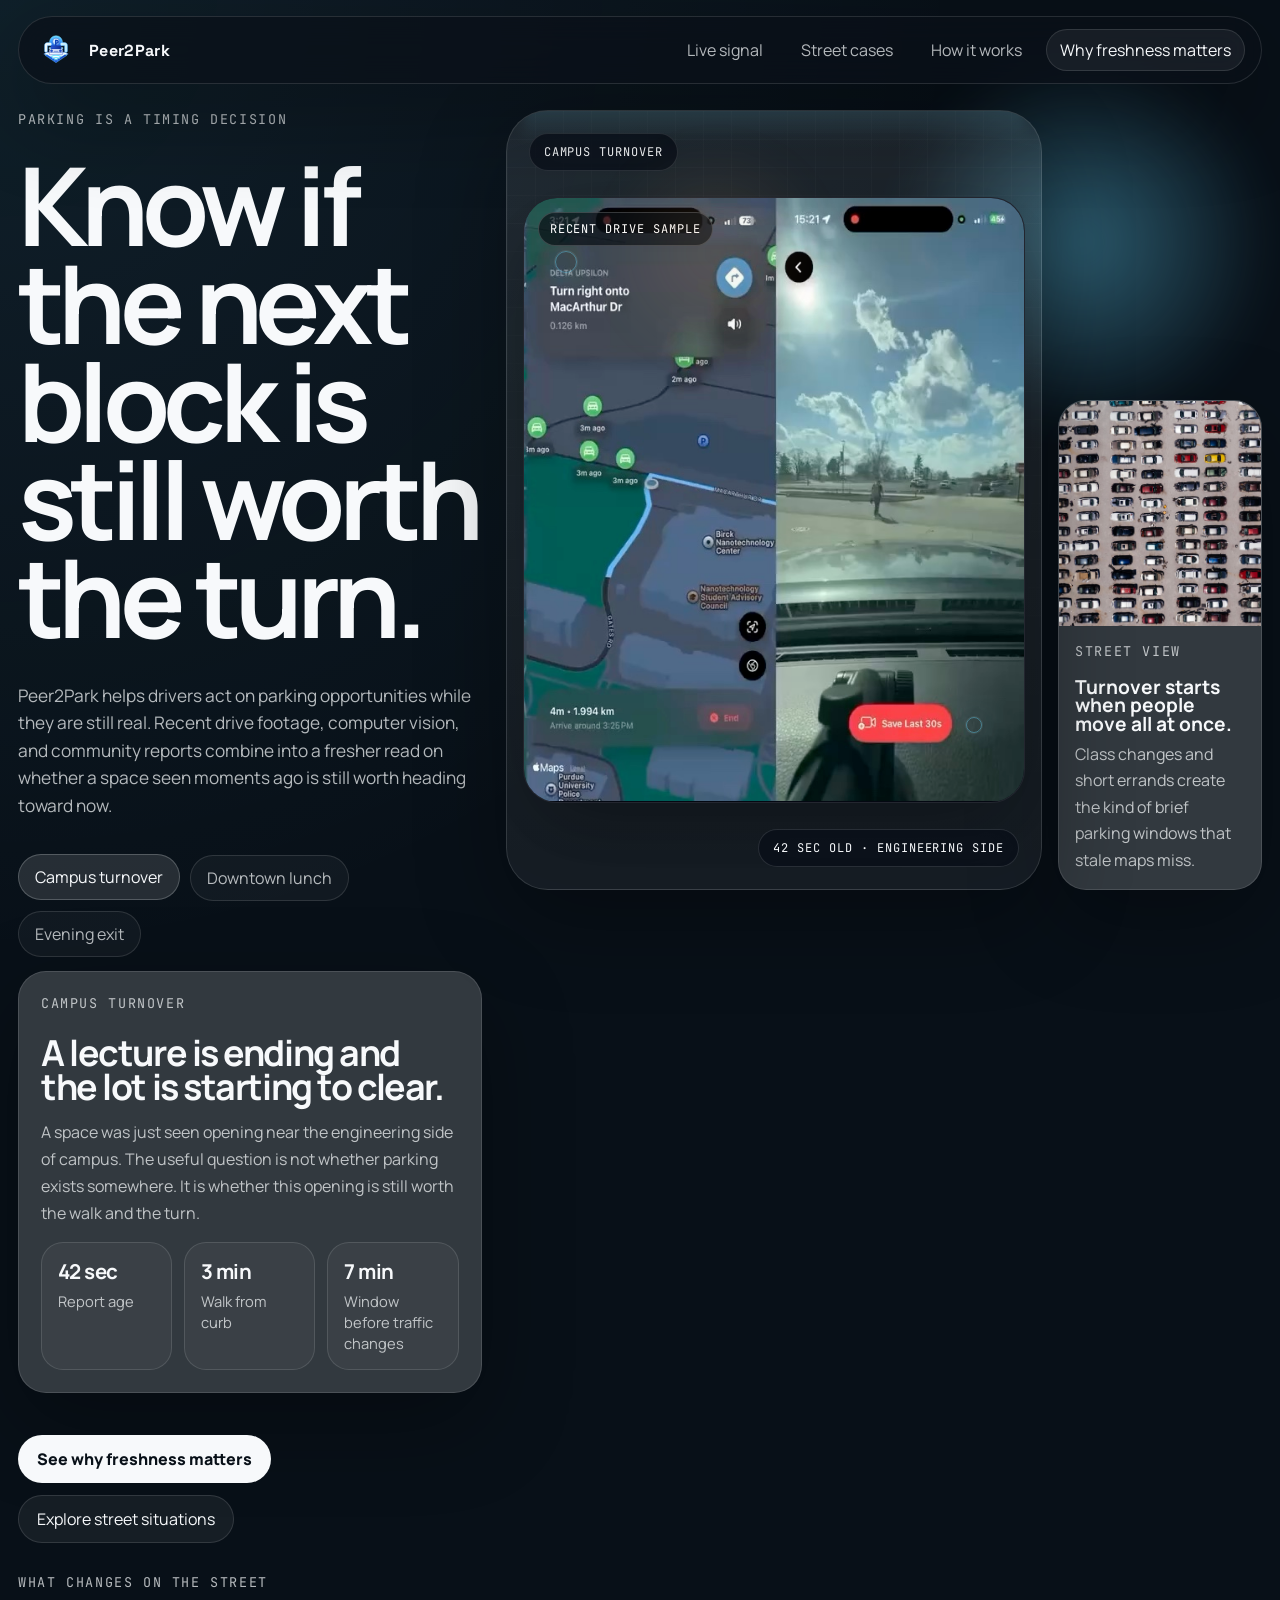
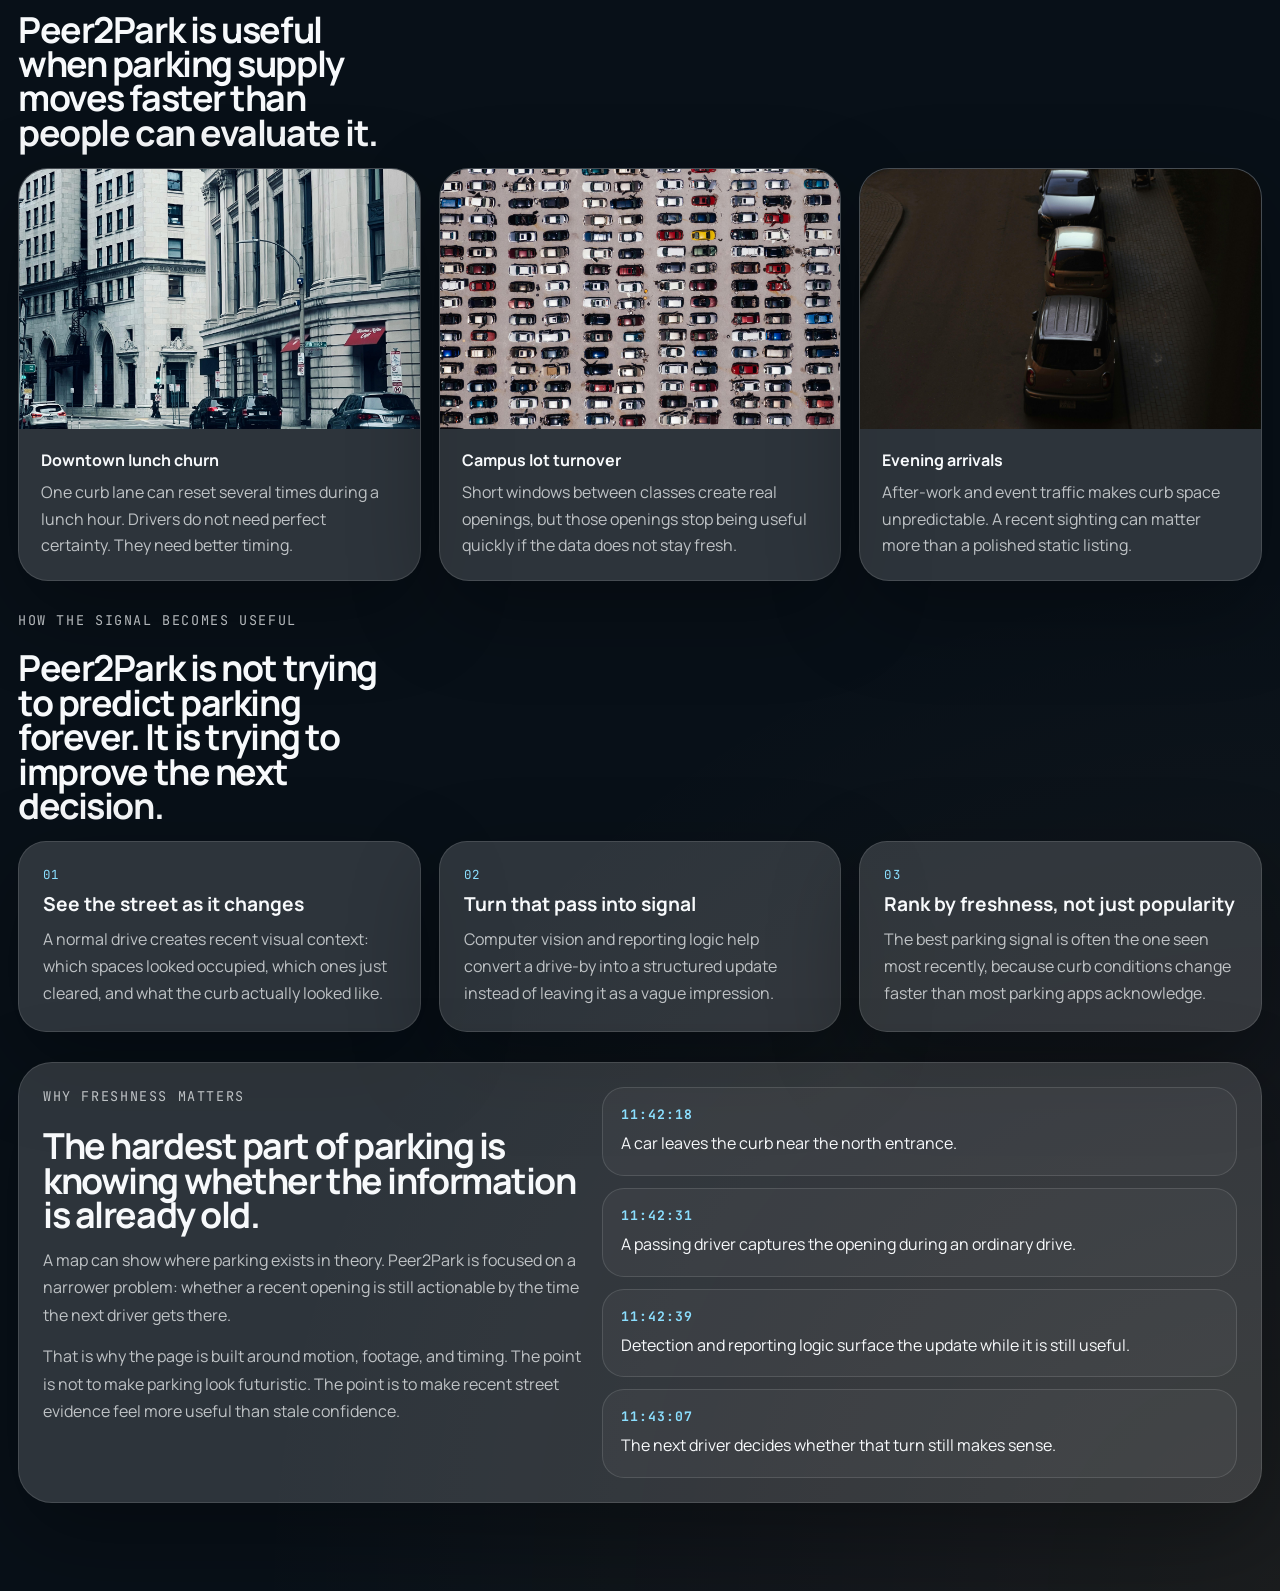
==== index.html @ 588f0c4e "website init" ====
<!doctype html>
<html lang="en">
<head>
    <meta charset="utf-8">
    <meta name="viewport" content="width=device-width, initial-scale=1">
    <title>Peer2Park</title>
    <meta
        name="description"
        content="Peer2Park helps drivers act on parking opportunities while they are still real."
    >
    <link rel="preconnect" href="https://fonts.googleapis.com">
    <link rel="preconnect" href="https://fonts.gstatic.com" crossorigin>
    <link
        href="https://fonts.googleapis.com/css2?family=JetBrains+Mono:wght@400;700&family=Manrope:wght@400;500;600;700;800&family=Space+Grotesk:wght@400;500;700&display=swap"
        rel="stylesheet"
    >
    <link rel="stylesheet" href="static/css/site.css">
</head>
<body>
    <header class="shell-bar shell-bar-home">
        <a class="shell-home" href="#top">
            <img class="shell-logo" src="static/media/peer2park-mark.svg" alt="Peer2Park logo">
            <span>Peer2Park</span>
        </a>
        <nav class="shell-nav" aria-label="Page">
            <a class="shell-link" href="#live-signal">Live signal</a>
            <a class="shell-link" href="#street-cases">Street cases</a>
            <a class="shell-link" href="#how-it-works">How it works</a>
            <a class="shell-link shell-link-strong" href="#decision-board">Why freshness matters</a>
        </nav>
    </header>

    <main class="page-root" id="top">
        <section class="signal-page">
            <section class="signal-hero" id="live-signal">
                <div class="signal-copy">
                    <p class="eyebrow">Parking is a timing decision</p>
                    <h1>Know if the next block is still worth the turn.</h1>
                    <p class="lead">
                        Peer2Park helps drivers act on parking opportunities while they are still real. Recent drive
                        footage, computer vision, and community reports combine into a fresher read on whether a space
                        seen moments ago is still worth heading toward now.
                    </p>
                    <div class="signal-scenarios" data-scenario-root>
                        <div class="signal-tab-row" role="tablist" aria-label="Street situations">
                            <button class="signal-tab is-active" type="button" data-scenario-button="campus" aria-selected="true">Campus turnover</button>
                            <button class="signal-tab" type="button" data-scenario-button="lunch" aria-selected="false">Downtown lunch</button>
                            <button class="signal-tab" type="button" data-scenario-button="evening" aria-selected="false">Evening exit</button>
                        </div>
                        <article class="signal-scenario-card" data-scenario-panel>
                            <p class="eyebrow" data-scenario-label>Campus turnover</p>
                            <h2 data-scenario-title>A lecture is ending and the lot is starting to clear.</h2>
                            <p data-scenario-copy>
                                A space was just seen opening near the engineering side of campus. The useful question
                                is not whether parking exists somewhere. It is whether this opening is still worth the walk and the turn.
                            </p>
                            <div class="signal-metric-row">
                                <div class="signal-metric">
                                    <strong data-scenario-age>42 sec</strong>
                                    <span>Report age</span>
                                </div>
                                <div class="signal-metric">
                                    <strong data-scenario-distance>3 min</strong>
                                    <span>Walk from curb</span>
                                </div>
                                <div class="signal-metric">
                                    <strong data-scenario-window>7 min</strong>
                                    <span>Window before traffic changes</span>
                                </div>
                            </div>
                        </article>
                    </div>
                    <div class="cta-row">
                        <a href="#decision-board" class="primary-cta">See why freshness matters</a>
                        <a href="#street-cases" class="secondary-cta">Explore street situations</a>
                    </div>
                </div>
                <div class="signal-stage" data-hero-stage>
                    <div class="signal-stage-frame" data-parallax-card>
                        <div class="video-panel signal-video">
                            <div class="video-panel-label">Recent drive sample</div>
                            <video
                                class="site-video signal-video-media"
                                playsinline
                                webkit-playsinline
                                muted
                                loop
                                autoplay
                                preload="auto"
                                disablepictureinpicture
                                poster="static/media/timeline-2-poster.jpg"
                            >
                                <source src="static/media/timeline-2.mp4" type="video/mp4">
                                Your browser could not play this video.
                            </video>
                            <div class="video-fallback signal-video-media" hidden data-video-fallback>
                                Video failed to play in this browser preview. Open the file directly or switch preview browser.
                            </div>
                        </div>
                        <div class="signal-scanline" aria-hidden="true"></div>
                        <div class="signal-orb signal-orb-one" aria-hidden="true"></div>
                        <div class="signal-orb signal-orb-two" aria-hidden="true"></div>
                        <div class="signal-overlay signal-overlay-top" data-overlay-primary>Campus turnover</div>
                        <div class="signal-overlay signal-overlay-bottom" data-overlay-secondary>42 sec old · engineering side</div>
                    </div>
                    <aside class="signal-photo-panel">
                        <img
                            class="signal-photo-media"
                            src="static/media/photos/parking-grid.jpg"
                            alt="An aerial view of a parking lot"
                            data-scenario-photo
                        >
                        <div class="signal-photo-copy">
                            <p class="eyebrow" data-scenario-photo-label>Street view</p>
                            <h3 data-scenario-photo-title>Turnover starts when people move all at once.</h3>
                            <p data-scenario-photo-copy>
                                Class changes and short errands create the kind of brief parking windows that stale maps miss.
                            </p>
                        </div>
                    </aside>
                </div>
            </section>

            <section class="signal-case-section" id="street-cases">
                <div class="signal-section-head">
                    <p class="eyebrow">What changes on the street</p>
                    <h2>Peer2Park is useful when parking supply moves faster than people can evaluate it.</h2>
                </div>
                <div class="signal-case-grid">
                    <article class="signal-case-card">
                        <img class="signal-case-media" src="static/media/photos/downtown-curb.jpg" alt="Cars parked along a downtown curb">
                        <div class="signal-case-copy">
                            <strong>Downtown lunch churn</strong>
                            <p>One curb lane can reset several times during a lunch hour. Drivers do not need perfect certainty. They need better timing.</p>
                        </div>
                    </article>
                    <article class="signal-case-card">
                        <img class="signal-case-media" src="static/media/photos/parking-grid.jpg" alt="An aerial view of a parking lot">
                        <div class="signal-case-copy">
                            <strong>Campus lot turnover</strong>
                            <p>Short windows between classes create real openings, but those openings stop being useful quickly if the data does not stay fresh.</p>
                        </div>
                    </article>
                    <article class="signal-case-card">
                        <img class="signal-case-media" src="static/media/photos/twilight-curb.jpg" alt="A city street at dusk with parked cars">
                        <div class="signal-case-copy">
                            <strong>Evening arrivals</strong>
                            <p>After-work and event traffic makes curb space unpredictable. A recent sighting can matter more than a polished static listing.</p>
                        </div>
                    </article>
                </div>
            </section>

            <section class="signal-process-section" id="how-it-works">
                <div class="signal-section-head">
                    <p class="eyebrow">How the signal becomes useful</p>
                    <h2>Peer2Park is not trying to predict parking forever. It is trying to improve the next decision.</h2>
                </div>
                <div class="signal-process-grid">
                    <article class="signal-process-card">
                        <span class="signal-step">01</span>
                        <h3>See the street as it changes</h3>
                        <p>A normal drive creates recent visual context: which spaces looked occupied, which ones just cleared, and what the curb actually looked like.</p>
                    </article>
                    <article class="signal-process-card">
                        <span class="signal-step">02</span>
                        <h3>Turn that pass into signal</h3>
                        <p>Computer vision and reporting logic help convert a drive-by into a structured update instead of leaving it as a vague impression.</p>
                    </article>
                    <article class="signal-process-card">
                        <span class="signal-step">03</span>
                        <h3>Rank by freshness, not just popularity</h3>
                        <p>The best parking signal is often the one seen most recently, because curb conditions change faster than most parking apps acknowledge.</p>
                    </article>
                </div>
            </section>

            <section class="signal-board-section" id="decision-board">
                <div class="signal-board">
                    <div class="signal-board-copy">
                        <p class="eyebrow">Why freshness matters</p>
                        <h2>The hardest part of parking is knowing whether the information is already old.</h2>
                        <p>
                            A map can show where parking exists in theory. Peer2Park is focused on a narrower problem:
                            whether a recent opening is still actionable by the time the next driver gets there.
                        </p>
                        <p>
                            That is why the page is built around motion, footage, and timing. The point is not to make parking
                            look futuristic. The point is to make recent street evidence feel more useful than stale confidence.
                        </p>
                    </div>
                    <div class="signal-board-timeline">
                        <article class="signal-event">
                            <strong>11:42:18</strong>
                            <span>A car leaves the curb near the north entrance.</span>
                        </article>
                        <article class="signal-event">
                            <strong>11:42:31</strong>
                            <span>A passing driver captures the opening during an ordinary drive.</span>
                        </article>
                        <article class="signal-event">
                            <strong>11:42:39</strong>
                            <span>Detection and reporting logic surface the update while it is still useful.</span>
                        </article>
                        <article class="signal-event">
                            <strong>11:43:07</strong>
                            <span>The next driver decides whether that turn still makes sense.</span>
                        </article>
                    </div>
                </div>
            </section>
        </section>
    </main>

    <script src="static/js/site.js"></script>
</body>
</html>
---- static/css/site.css ----
:root {
    --font-sans: "Manrope", sans-serif;
    --font-display: "Space Grotesk", sans-serif;
    --font-mono: "JetBrains Mono", monospace;
    --page-bg: #081018;
    --page-text: #f7f9fb;
    --muted: rgba(247, 249, 251, 0.72);
    --surface: rgba(255, 255, 255, 0.06);
    --line: rgba(255, 255, 255, 0.12);
    --shell-bg: rgba(10, 16, 24, 0.72);
    --shadow: 0 30px 90px rgba(0, 0, 0, 0.32);
}

* {
    box-sizing: border-box;
}

html {
    scroll-behavior: smooth;
}

body {
    margin: 0;
    min-height: 100vh;
    background:
        radial-gradient(circle at top left, rgba(105, 217, 255, 0.08), transparent 28%),
        radial-gradient(circle at bottom right, rgba(255, 179, 109, 0.08), transparent 30%),
        var(--page-bg);
    color: var(--page-text);
    font-family: var(--font-sans);
    text-rendering: optimizeLegibility;
}

img {
    max-width: 100%;
}

a {
    color: inherit;
    text-decoration: none;
}

button {
    font: inherit;
}

h1,
h2,
h3 {
    margin: 0;
    line-height: 0.96;
}

h1 {
    font-size: clamp(3.3rem, 7vw, 7rem);
    letter-spacing: -0.05em;
}

h2 {
    font-size: clamp(1.8rem, 2.8vw, 3rem);
    letter-spacing: -0.04em;
}

h3 {
    font-size: 1.2rem;
}

.eyebrow {
    margin: 0 0 10px;
    font-family: var(--font-mono);
    font-size: 0.84rem;
    letter-spacing: 0.12em;
    text-transform: uppercase;
    color: var(--muted);
}

.lead {
    max-width: 62ch;
    margin-top: 18px;
    font-size: clamp(1.06rem, 1.35vw, 1.3rem);
    line-height: 1.6;
    color: var(--muted);
}

.cta-row {
    display: flex;
    flex-wrap: wrap;
    gap: 12px;
    margin-top: 24px;
}

.primary-cta,
.secondary-cta {
    display: inline-flex;
    align-items: center;
    justify-content: center;
    min-height: 48px;
    padding: 0 18px;
    border: 1px solid var(--line);
    border-radius: 999px;
    transition: transform 180ms ease, border-color 180ms ease, background 180ms ease;
}

.primary-cta {
    background: var(--page-text);
    color: var(--page-bg);
    font-weight: 800;
}

.secondary-cta {
    background: var(--surface);
}

.primary-cta:hover,
.secondary-cta:hover {
    transform: translateY(-1px);
}

.page-root {
    padding: 110px 0 56px;
}

.page-root > section,
.page-root > header,
.page-root > div {
    width: min(1320px, calc(100vw - 36px));
    margin: 0 auto 32px;
}

.shell-bar {
    position: fixed;
    top: 16px;
    left: 18px;
    right: 18px;
    z-index: 40;
    display: flex;
    justify-content: space-between;
    align-items: center;
    gap: 16px;
    padding: 12px 16px;
    border: 1px solid var(--line);
    border-radius: 999px;
    background: var(--shell-bg);
    backdrop-filter: blur(18px);
    box-shadow: var(--shadow);
}

.shell-bar-home {
    gap: 18px;
}

.shell-home {
    display: inline-flex;
    align-items: center;
    gap: 12px;
    font-family: var(--font-display);
    font-weight: 700;
    letter-spacing: 0.02em;
}

.shell-logo {
    width: 42px;
    height: 42px;
    flex: 0 0 auto;
}

.shell-nav {
    display: flex;
    flex-wrap: wrap;
    justify-content: flex-end;
    gap: 10px;
}

.shell-link {
    padding: 9px 13px;
    border: 1px solid transparent;
    border-radius: 999px;
    color: var(--muted);
    transition: border-color 180ms ease, color 180ms ease, background 180ms ease;
}

.shell-link:hover {
    border-color: var(--line);
    background: var(--surface);
    color: var(--page-text);
}

.shell-link-strong {
    border-color: var(--line);
    background: var(--surface);
    color: var(--page-text);
}

.video-panel {
    position: relative;
    display: block;
    overflow: hidden;
    aspect-ratio: 598 / 720;
    border: 1px solid var(--line);
    border-radius: 28px;
    background: color-mix(in oklab, var(--page-bg) 70%, #111 30%);
    box-shadow: var(--shadow);
}

.video-panel-label {
    position: absolute;
    top: 14px;
    left: 14px;
    z-index: 2;
    padding: 8px 11px;
    border: 1px solid rgba(255, 255, 255, 0.18);
    border-radius: 999px;
    background: rgba(10, 16, 22, 0.72);
    color: #fff;
    font-family: var(--font-mono);
    font-size: 0.75rem;
    letter-spacing: 0.08em;
    text-transform: uppercase;
}

.site-video,
.video-fallback {
    display: block;
    width: 100%;
    height: 100%;
    min-height: 0;
}

.site-video {
    background: #04070c;
    object-fit: cover;
    object-position: center;
}

.video-fallback {
    display: grid;
    place-items: center;
    padding: 48px 24px;
    background:
        linear-gradient(135deg, rgba(255, 255, 255, 0.04), rgba(255, 255, 255, 0.01)),
        repeating-linear-gradient(
            -45deg,
            rgba(255, 255, 255, 0.06) 0,
            rgba(255, 255, 255, 0.06) 14px,
            transparent 14px,
            transparent 28px
        );
    color: var(--muted);
    text-align: center;
    line-height: 1.6;
}

.video-fallback[hidden] {
    display: none;
}

.signal-page {
    display: grid;
    gap: 30px;
}

.signal-hero,
.signal-case-section,
.signal-process-section,
.signal-board-section {
    scroll-margin-top: 120px;
}

.signal-hero {
    display: grid;
    grid-template-columns: 0.76fr 1.24fr;
    gap: 24px;
    align-items: start;
}

.signal-copy {
    display: grid;
    gap: 18px;
}

.signal-copy h1 {
    max-width: 11ch;
    font-size: clamp(3.8rem, 8.5vw, 7.2rem);
    line-height: 0.9;
    letter-spacing: -0.06em;
}

.signal-copy .lead {
    max-width: 54ch;
}

.signal-scenarios {
    display: grid;
    gap: 14px;
}

.signal-tab-row {
    display: flex;
    flex-wrap: wrap;
    gap: 10px;
}

.signal-tab {
    min-height: 46px;
    padding: 0 16px;
    border: 1px solid var(--line);
    border-radius: 999px;
    background: rgba(255, 255, 255, 0.04);
    color: var(--muted);
    cursor: pointer;
    transition: transform 160ms ease, border-color 160ms ease, color 160ms ease, background 160ms ease;
}

.signal-tab:hover,
.signal-tab.is-active {
    transform: translateY(-1px);
    border-color: color-mix(in oklab, var(--page-text) 22%, transparent);
    background: color-mix(in oklab, var(--surface) 72%, white 8%);
    color: var(--page-text);
}

.signal-scenario-card {
    display: grid;
    gap: 14px;
    padding: 22px;
    border: 1px solid var(--line);
    border-radius: 28px;
    background: color-mix(in oklab, var(--surface) 88%, white 12%);
    box-shadow: var(--shadow);
}

.signal-scenario-card.is-swapping {
    animation: panelPulse 320ms ease;
}

.signal-scenario-card h2 {
    max-width: 18ch;
}

.signal-scenario-card p:not(.eyebrow) {
    margin: 0;
    color: var(--muted);
    line-height: 1.7;
}

.signal-metric-row {
    display: grid;
    grid-template-columns: repeat(3, minmax(0, 1fr));
    gap: 12px;
}

.signal-metric {
    padding: 14px 16px;
    border: 1px solid var(--line);
    border-radius: 22px;
    background: rgba(255, 255, 255, 0.04);
}

.signal-metric strong,
.signal-metric span {
    display: block;
}

.signal-metric strong {
    font-size: 1.28rem;
    letter-spacing: -0.03em;
}

.signal-metric span {
    margin-top: 6px;
    color: var(--muted);
    font-size: 0.92rem;
    line-height: 1.45;
}

.signal-stage {
    --scenario-accent: #69d9ff;
    --spot-x: 50%;
    --spot-y: 32%;
    position: relative;
    display: grid;
    grid-template-columns: 1fr 0.38fr;
    gap: 16px;
    align-items: end;
}

.signal-stage::before {
    content: "";
    position: absolute;
    inset: -10% -4% auto auto;
    width: 420px;
    height: 420px;
    border-radius: 50%;
    background: radial-gradient(circle, color-mix(in srgb, var(--scenario-accent) 42%, transparent), transparent 64%);
    filter: blur(22px);
    opacity: 0.9;
    pointer-events: none;
}

.signal-stage::after {
    content: "";
    position: absolute;
    inset: 3% 0 auto 12%;
    width: 240px;
    height: 240px;
    border-radius: 50%;
    background: radial-gradient(circle, rgba(255, 178, 111, 0.12), transparent 68%);
    filter: blur(18px);
    pointer-events: none;
}

.signal-stage-frame {
    position: relative;
    display: grid;
    place-items: center;
    min-height: 780px;
    padding: 16px;
    border: 1px solid var(--line);
    border-radius: 42px;
    background:
        radial-gradient(circle at var(--spot-x) var(--spot-y), color-mix(in srgb, var(--scenario-accent) 18%, transparent), transparent 28%),
        linear-gradient(180deg, rgba(255, 255, 255, 0.06), rgba(255, 255, 255, 0.02)),
        rgba(255, 255, 255, 0.04);
    box-shadow: var(--shadow);
    transform-style: preserve-3d;
    transition: transform 160ms ease;
    overflow: hidden;
}

.signal-stage-frame::before {
    content: "";
    position: absolute;
    inset: 0;
    background:
        linear-gradient(90deg, rgba(255, 255, 255, 0.04) 1px, transparent 1px),
        linear-gradient(rgba(255, 255, 255, 0.04) 1px, transparent 1px);
    background-size: 28px 28px;
    mask-image: linear-gradient(180deg, rgba(0, 0, 0, 0.54), transparent 92%);
    pointer-events: none;
}

.signal-video.video-panel {
    width: min(920px, 100%);
    border-radius: 34px;
    background: #040812;
}

.signal-video-media {
    object-fit: cover;
    object-position: center;
}

.signal-scanline {
    position: absolute;
    top: -12%;
    left: 3%;
    right: 3%;
    height: 16%;
    background: linear-gradient(180deg, transparent, color-mix(in srgb, var(--scenario-accent) 28%, transparent), transparent);
    mix-blend-mode: screen;
    filter: blur(6px);
    animation: scanlineSweep 4.8s ease-in-out infinite;
    pointer-events: none;
}

.signal-orb {
    position: absolute;
    border-radius: 50%;
    border: 1px solid color-mix(in srgb, var(--scenario-accent) 40%, transparent);
    box-shadow: 0 0 0 1px rgba(255, 255, 255, 0.08), 0 0 30px color-mix(in srgb, var(--scenario-accent) 20%, transparent);
    animation: orbFloat 6s ease-in-out infinite;
    pointer-events: none;
}

.signal-orb-one {
    top: 18%;
    left: 9%;
    width: 22px;
    height: 22px;
}

.signal-orb-two {
    bottom: 20%;
    right: 11%;
    width: 16px;
    height: 16px;
    animation-delay: -2s;
}

.signal-overlay {
    position: absolute;
    z-index: 2;
    padding: 10px 14px;
    border: 1px solid var(--line);
    border-radius: 999px;
    background: rgba(8, 14, 24, 0.8);
    backdrop-filter: blur(18px);
    font-family: var(--font-mono);
    font-size: 0.75rem;
    letter-spacing: 0.08em;
    text-transform: uppercase;
}

.signal-overlay-top {
    top: 22px;
    left: 22px;
}

.signal-overlay-bottom {
    right: 22px;
    bottom: 22px;
}

.signal-photo-panel {
    display: grid;
    align-self: end;
    overflow: hidden;
    border: 1px solid var(--line);
    border-radius: 28px;
    background: color-mix(in oklab, var(--surface) 88%, white 12%);
    box-shadow: var(--shadow);
}

.signal-photo-media {
    display: block;
    width: 100%;
    aspect-ratio: 0.9;
    object-fit: cover;
}

.signal-photo-copy {
    display: grid;
    gap: 8px;
    padding: 16px;
}

.signal-photo-copy p:not(.eyebrow) {
    margin: 0;
    color: var(--muted);
    line-height: 1.65;
}

.signal-section-head {
    display: grid;
    gap: 12px;
    margin-bottom: 18px;
}

.signal-section-head h2 {
    max-width: 16ch;
}

.signal-case-grid,
.signal-process-grid {
    display: grid;
    grid-template-columns: repeat(3, minmax(0, 1fr));
    gap: 18px;
}

.signal-case-card,
.signal-process-card,
.signal-board {
    border: 1px solid var(--line);
    background: color-mix(in oklab, var(--surface) 90%, white 10%);
    box-shadow: var(--shadow);
}

.signal-case-card {
    overflow: hidden;
    border-radius: 30px;
    transition: transform 180ms ease, box-shadow 180ms ease;
}

.signal-case-card:hover {
    transform: translateY(-4px);
}

.signal-case-media {
    display: block;
    width: 100%;
    height: 260px;
    object-fit: cover;
}

.signal-case-copy {
    display: grid;
    gap: 8px;
    padding: 20px 22px 22px;
}

.signal-case-copy p {
    margin: 0;
    color: var(--muted);
    line-height: 1.65;
}

.signal-process-card {
    display: grid;
    gap: 12px;
    padding: 24px;
    border-radius: 28px;
}

.signal-step {
    font-family: var(--font-mono);
    font-size: 0.78rem;
    letter-spacing: 0.1em;
    text-transform: uppercase;
    color: #8bdfff;
}

.signal-process-card p {
    margin: 0;
    color: var(--muted);
    line-height: 1.7;
}

.signal-board {
    display: grid;
    grid-template-columns: 0.92fr 1.08fr;
    gap: 18px;
    padding: 24px;
    border-radius: 34px;
}

.signal-board-copy {
    display: grid;
    gap: 14px;
    align-content: start;
}

.signal-board-copy p:not(.eyebrow) {
    margin: 0;
    color: var(--muted);
    line-height: 1.72;
}

.signal-board-timeline {
    display: grid;
    gap: 12px;
}

.signal-event {
    display: grid;
    gap: 8px;
    padding: 18px;
    border: 1px solid var(--line);
    border-radius: 22px;
    background: rgba(255, 255, 255, 0.04);
}

.signal-event strong {
    font-family: var(--font-mono);
    font-size: 0.82rem;
    letter-spacing: 0.08em;
    text-transform: uppercase;
    color: #8bdfff;
}

.signal-event span {
    color: var(--page-text);
    line-height: 1.6;
}

@keyframes scanlineSweep {
    0% {
        transform: translateY(-8%);
        opacity: 0;
    }
    12% {
        opacity: 0.7;
    }
    54% {
        opacity: 0.48;
    }
    100% {
        transform: translateY(760%);
        opacity: 0;
    }
}

@keyframes orbFloat {
    0%,
    100% {
        transform: translateY(0) scale(1);
    }
    50% {
        transform: translateY(-10px) scale(1.08);
    }
}

@keyframes panelPulse {
    0% {
        transform: translateY(8px);
        opacity: 0.55;
    }
    100% {
        transform: translateY(0);
        opacity: 1;
    }
}

@media (max-width: 1200px) {
    .signal-hero,
    .signal-stage,
    .signal-case-grid,
    .signal-process-grid,
    .signal-board {
        grid-template-columns: 1fr;
    }

    .signal-stage-frame {
        min-height: 0;
    }

    .signal-photo-panel {
        max-width: 420px;
    }
}

@media (max-width: 860px) {
    .shell-bar-home {
        align-items: flex-start;
        border-radius: 28px;
    }

    .shell-nav {
        justify-content: flex-start;
    }

    .signal-copy h1 {
        font-size: clamp(3rem, 14vw, 5.3rem);
    }

    .signal-metric-row {
        grid-template-columns: 1fr;
    }

    .signal-stage-frame {
        padding: 12px;
        border-radius: 28px;
    }

    .signal-overlay {
        position: static;
        width: fit-content;
        margin-top: 10px;
    }
}

@media (max-width: 760px) {
    .shell-bar {
        top: 10px;
        left: 10px;
        right: 10px;
        padding: 10px 12px;
    }

    .shell-home {
        font-size: 0.95rem;
    }

    .page-root {
        padding-top: 90px;
    }

    .page-root > section,
    .page-root > header,
    .page-root > div {
        width: min(1220px, calc(100vw - 20px));
    }

    h1 {
        font-size: clamp(2.8rem, 14vw, 4.8rem);
    }

    .video-panel {
        aspect-ratio: 5 / 6;
    }
}
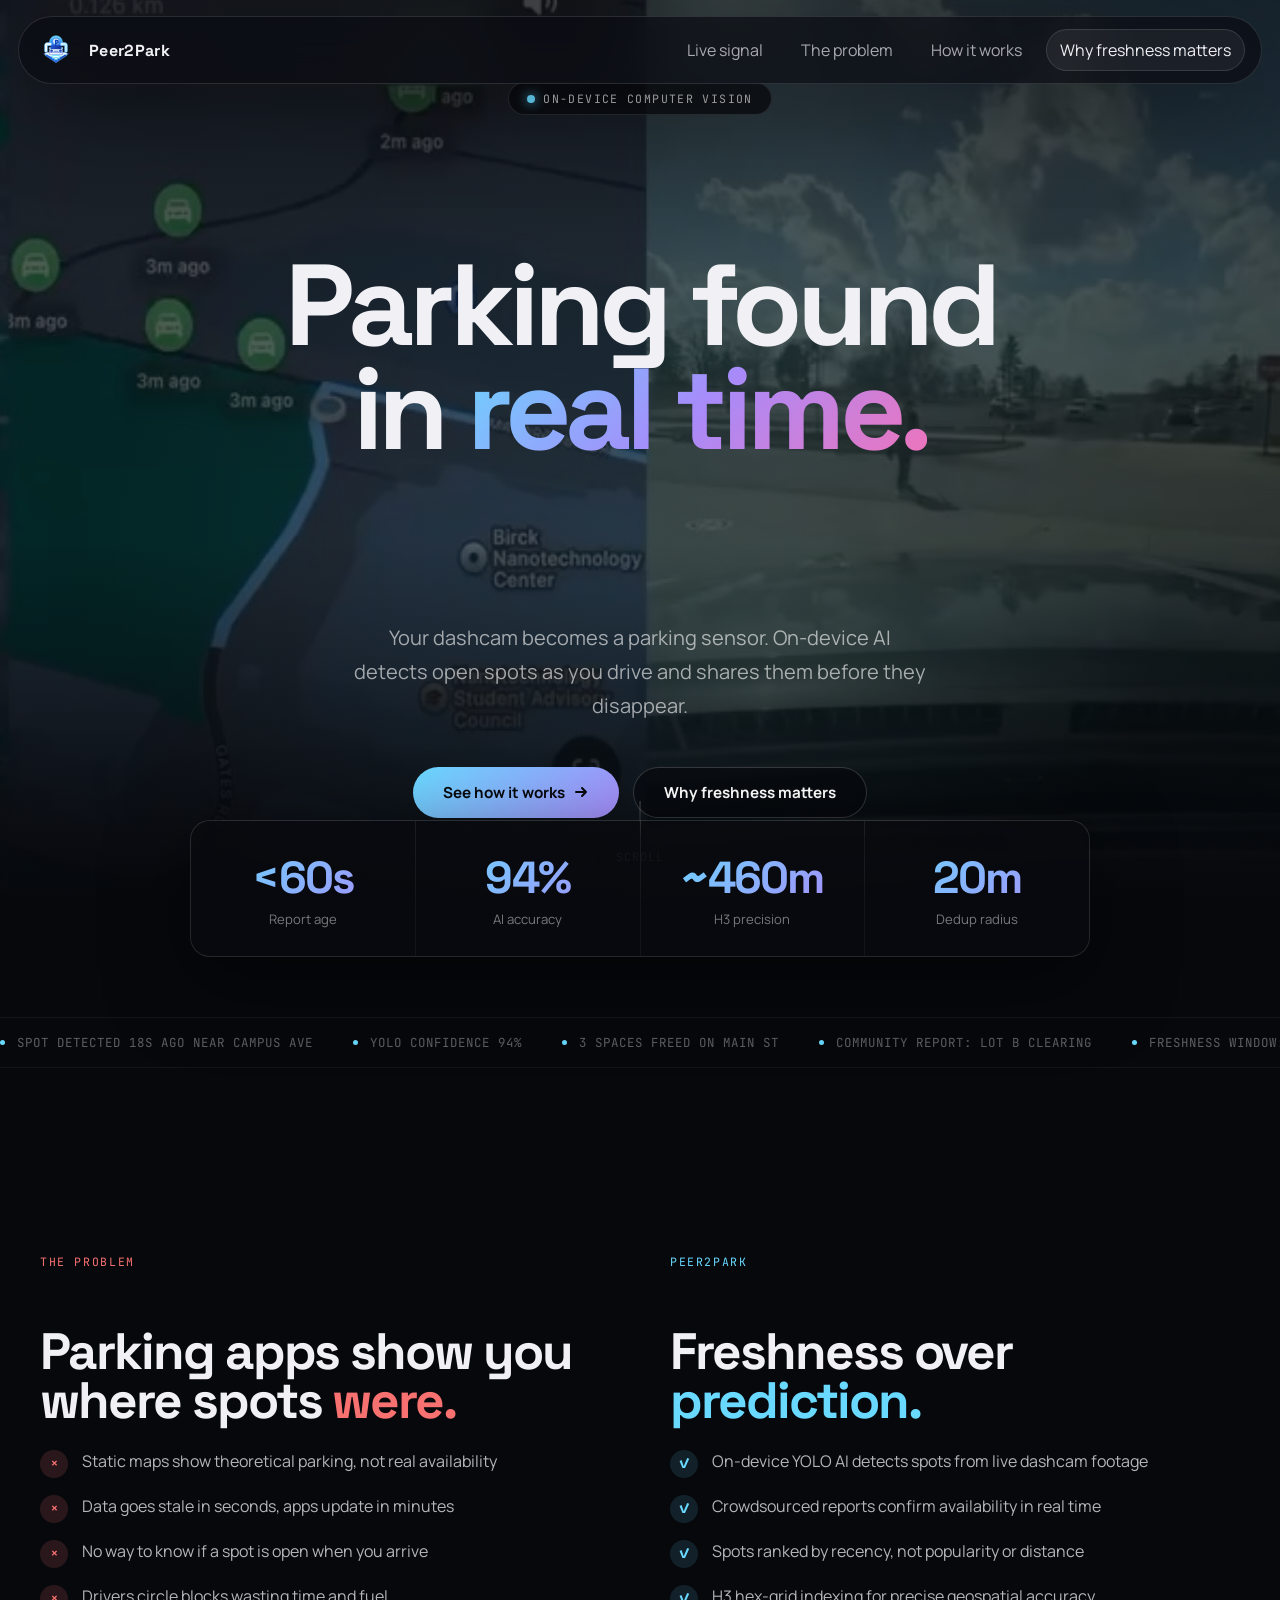
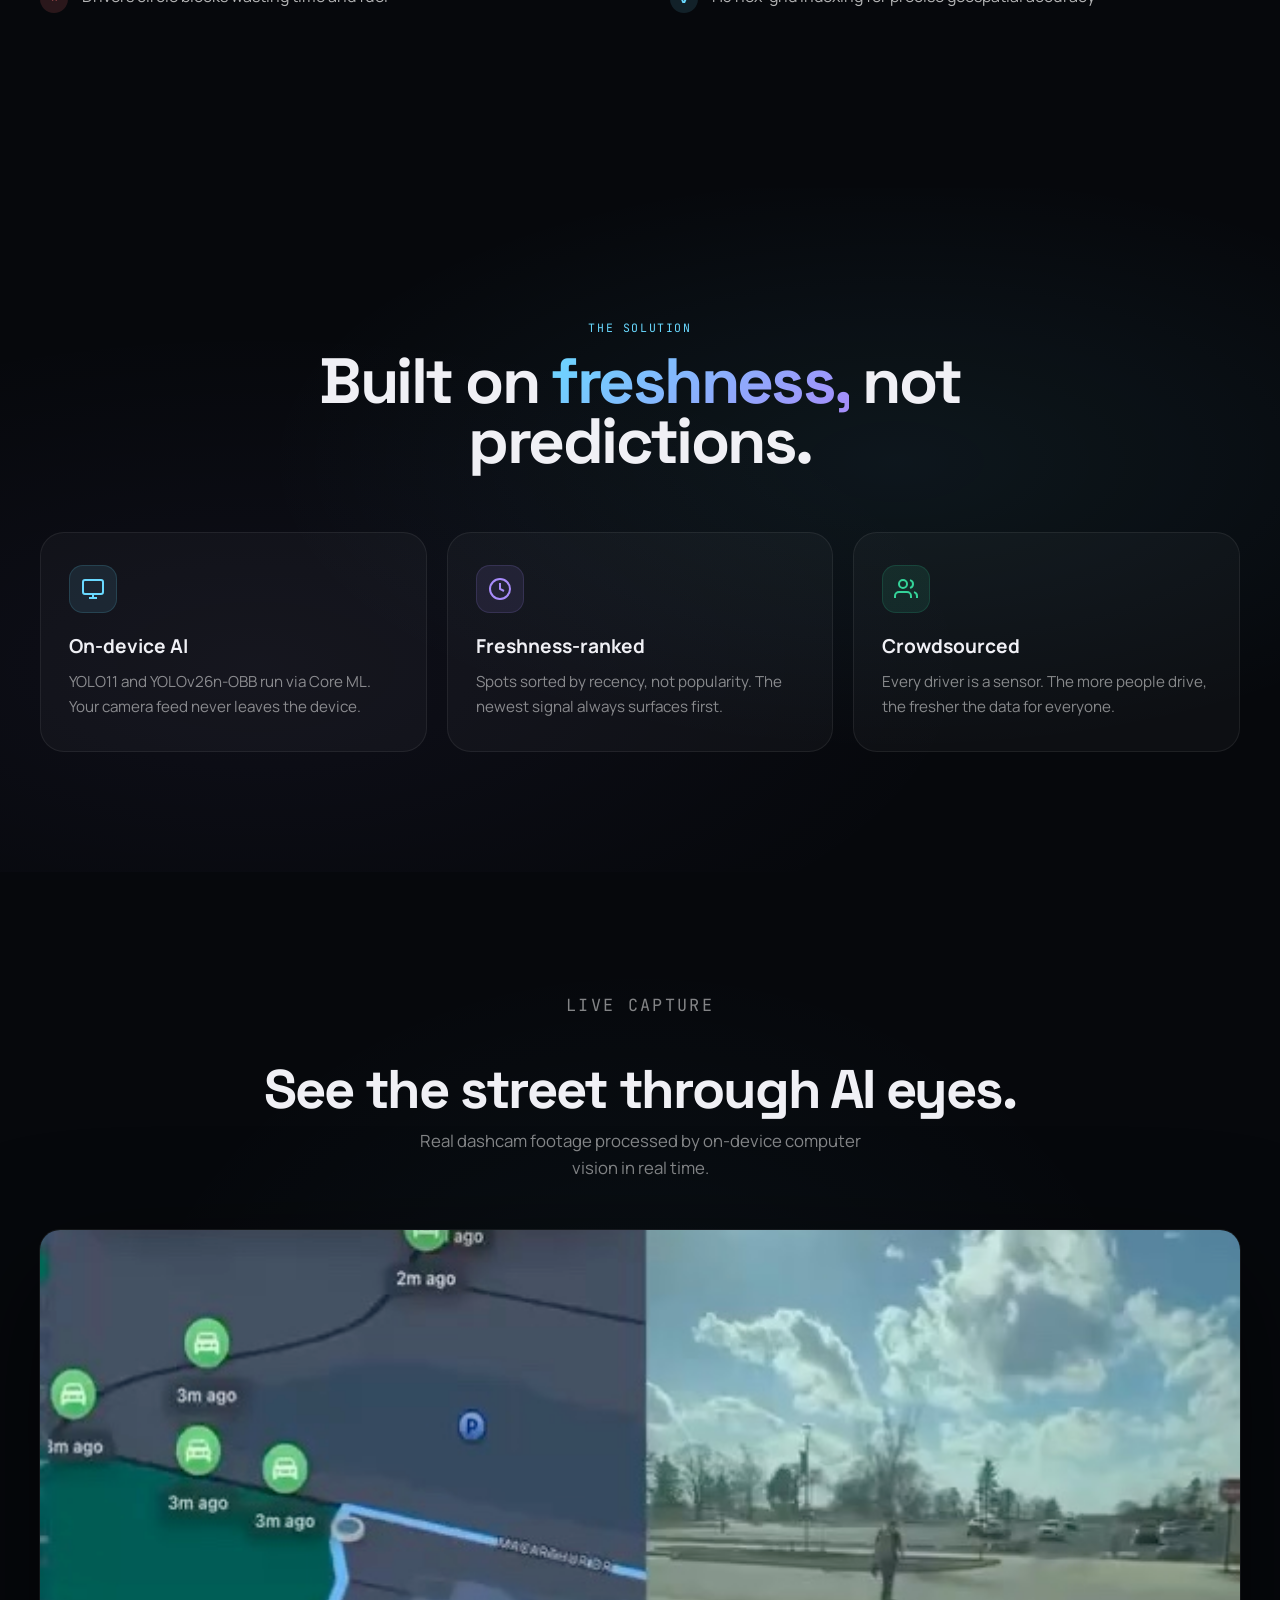
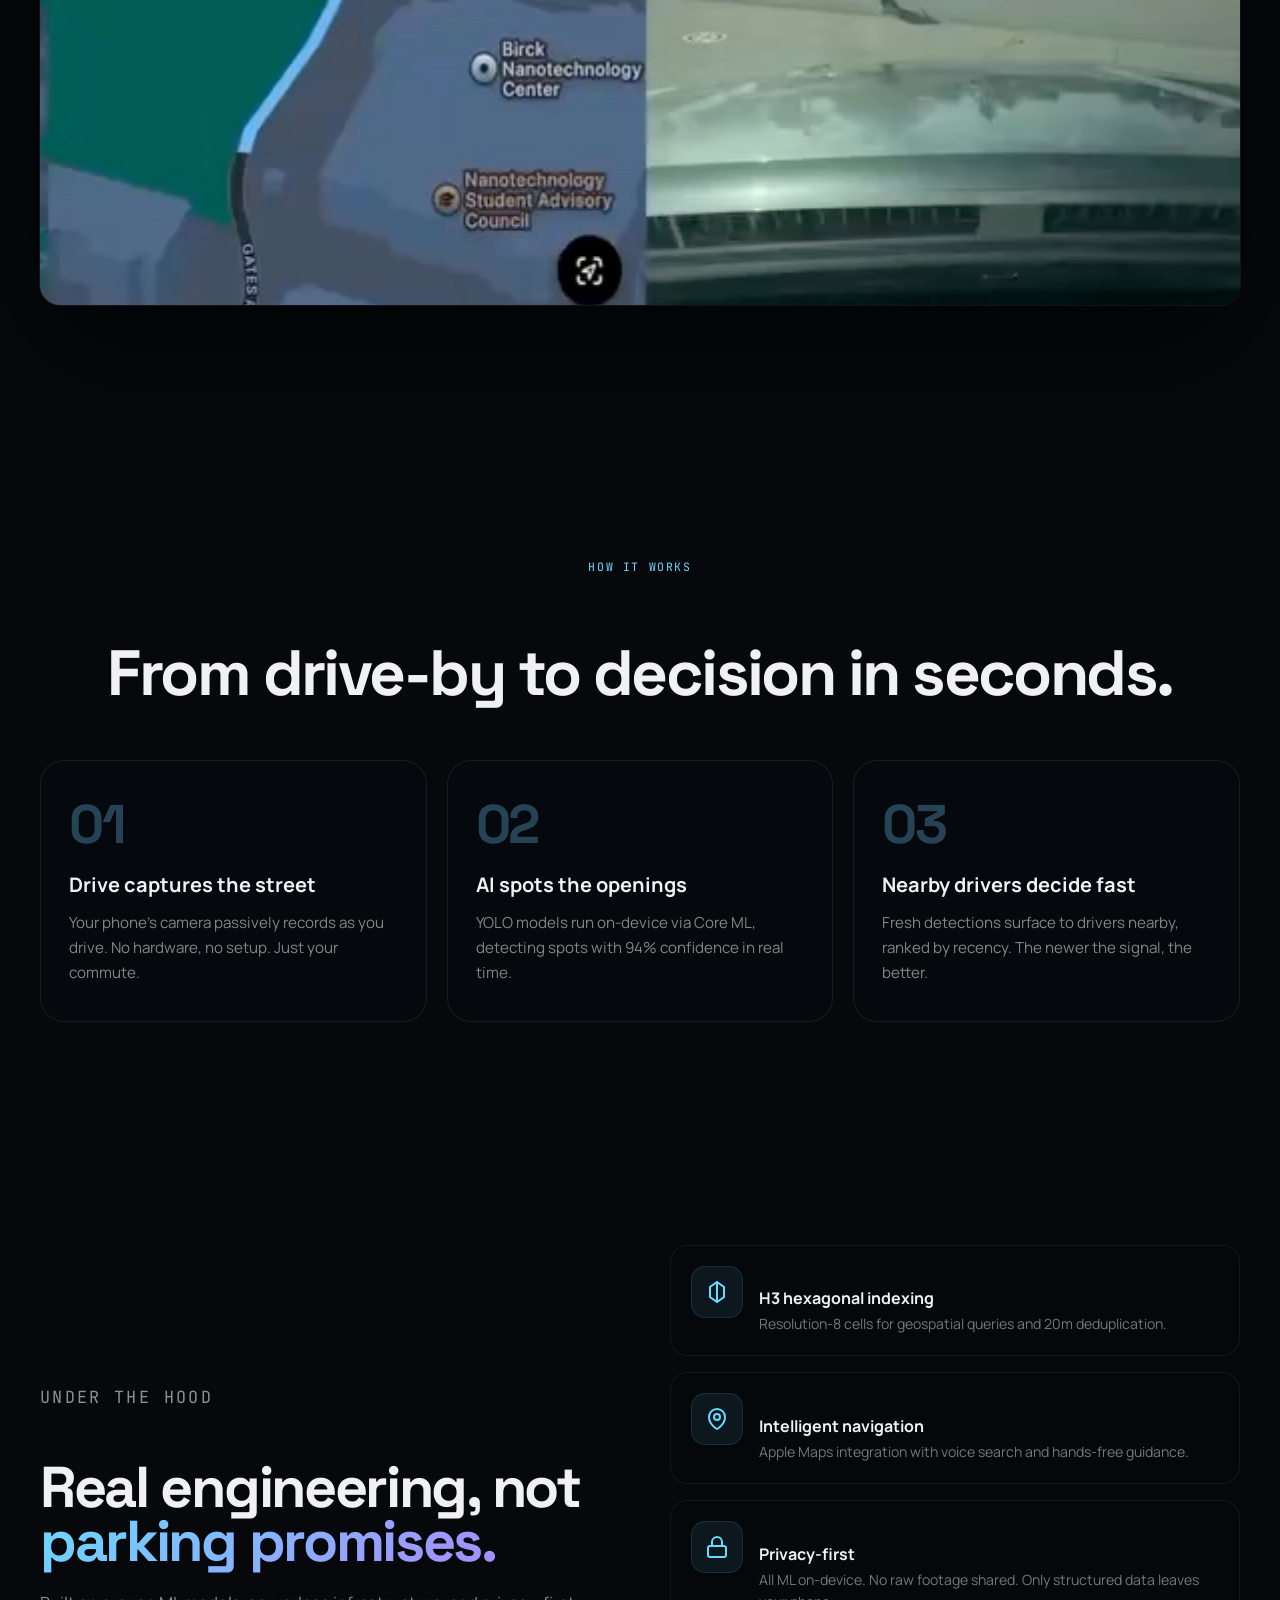
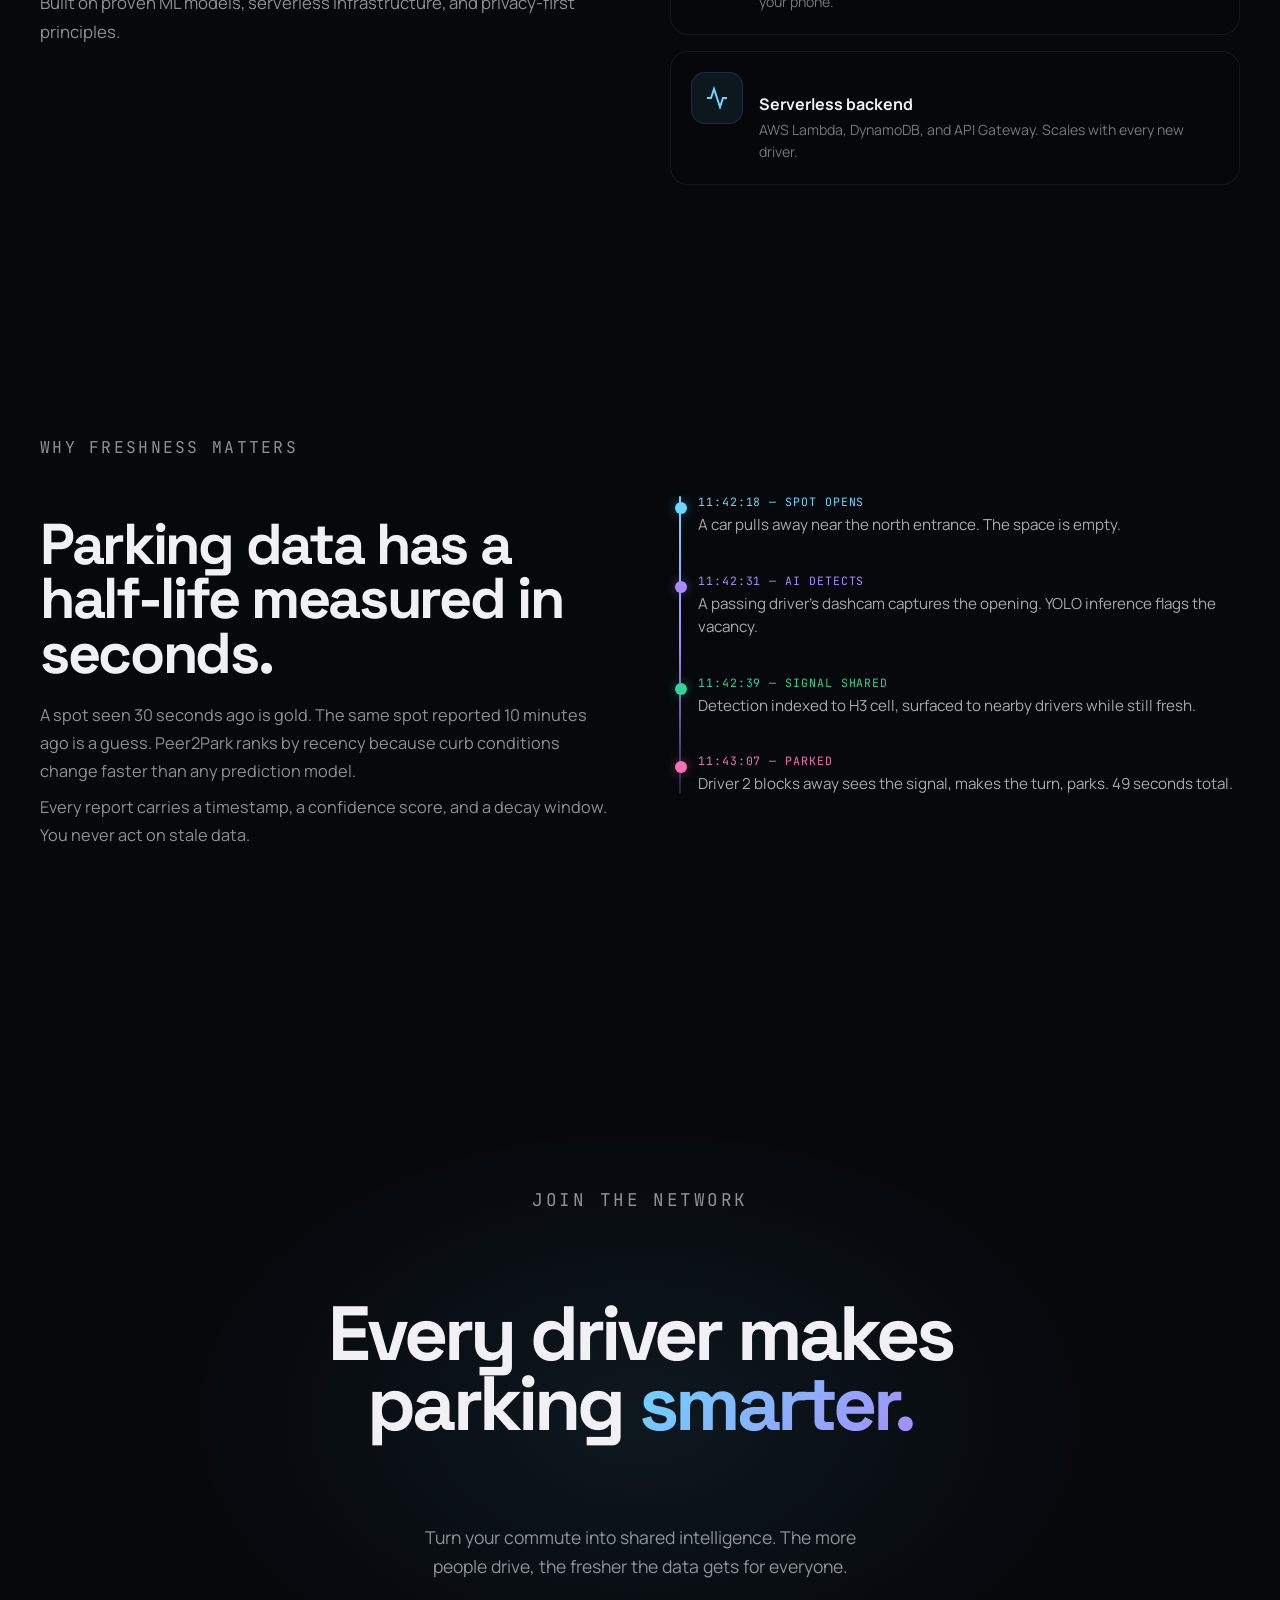
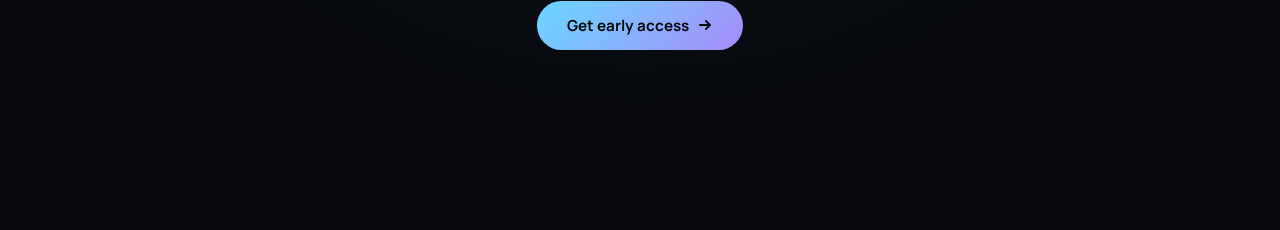
==== commit 3c172e06: "d" ====
--- a/index.html
+++ b/index.html
@@ -3,84 +3,958 @@
 <head>
     <meta charset="utf-8">
     <meta name="viewport" content="width=device-width, initial-scale=1">
-    <title>Peer2Park</title>
-    <meta
-        name="description"
-        content="Peer2Park helps drivers act on parking opportunities while they are still real."
-    >
+    <title>Peer2Park — Option D: Immersive</title>
     <link rel="preconnect" href="https://fonts.googleapis.com">
     <link rel="preconnect" href="https://fonts.gstatic.com" crossorigin>
-    <link
-        href="https://fonts.googleapis.com/css2?family=JetBrains+Mono:wght@400;700&family=Manrope:wght@400;500;600;700;800&family=Space+Grotesk:wght@400;500;700&display=swap"
-        rel="stylesheet"
-    >
-    <link rel="stylesheet" href="static/css/site.css">
+    <link href="https://fonts.googleapis.com/css2?family=Archivo:wght@400;500;700;800;900&family=Bebas+Neue&family=Cormorant+Garamond:wght@400;600;700&family=DM+Serif+Display:ital@0;1&family=IBM+Plex+Mono:wght@400;500;600&family=IBM+Plex+Sans:wght@400;500;600;700&family=JetBrains+Mono:wght@400;700&family=Manrope:wght@400;500;600;700;800&family=Newsreader:opsz,wght@6..72,400;6..72,600&family=Sora:wght@400;600;700;800&family=Space+Grotesk:wght@400;500;700&display=swap" rel="stylesheet">
+    <link rel="stylesheet" href="/static/css/base.css">
 </head>
-<body>
+<body class="afterglow-stage peer-home">
     <header class="shell-bar shell-bar-home">
-        <a class="shell-home" href="#top">
-            <img class="shell-logo" src="static/media/peer2park-mark.svg" alt="Peer2Park logo">
+        <a class="shell-home" href="/">
+            <img class="shell-logo" src="/static/media/peer2park-mark.svg" alt="Peer2Park logo">
             <span>Peer2Park</span>
         </a>
         <nav class="shell-nav" aria-label="Page">
             <a class="shell-link" href="#live-signal">Live signal</a>
-            <a class="shell-link" href="#street-cases">Street cases</a>
-            <a class="shell-link" href="#how-it-works">How it works</a>
-            <a class="shell-link shell-link-strong" href="#decision-board">Why freshness matters</a>
+            <a class="shell-link" href="#problem-solution">The problem</a>
+            <a class="shell-link" href="#how">How it works</a>
+            <a class="shell-link shell-link-strong" href="#freshness">Why freshness matters</a>
         </nav>
     </header>
 
-    <main class="page-root" id="top">
-        <section class="signal-page">
-            <section class="signal-hero" id="live-signal">
-                <div class="signal-copy">
-                    <p class="eyebrow">Parking is a timing decision</p>
-                    <h1>Know if the next block is still worth the turn.</h1>
-                    <p class="lead">
-                        Peer2Park helps drivers act on parking opportunities while they are still real. Recent drive
-                        footage, computer vision, and community reports combine into a fresher read on whether a space
-                        seen moments ago is still worth heading toward now.
+    <main class="page-root">
+        <style>
+        /* ── Option D: Immersive Full-Bleed ───────────────────────── */
+
+        .page-root > .od-page {
+            width: 100vw !important;
+            max-width: none !important;
+            margin: 0 !important;
+            margin-left: calc(-50vw + 50%) !important;
+        }
+        .page-root:has(.od-page) {
+            padding-top: 0;
+            padding-bottom: 0;
+            overflow-x: hidden;
+        }
+
+        .od-reveal {
+            opacity: 0;
+            transform: translateY(32px);
+            transition: opacity 0.7s cubic-bezier(0.16, 1, 0.3, 1), transform 0.7s cubic-bezier(0.16, 1, 0.3, 1);
+        }
+        .od-reveal.is-visible {
+            opacity: 1;
+            transform: translateY(0);
+        }
+        .od-reveal-delay-1 { transition-delay: 0.1s; }
+        .od-reveal-delay-2 { transition-delay: 0.2s; }
+        .od-reveal-delay-3 { transition-delay: 0.3s; }
+        .od-reveal-delay-4 { transition-delay: 0.4s; }
+
+        .od-page {
+            display: grid;
+            gap: 0;
+            background: #06080c;
+            color: #f0f0f5;
+        }
+
+        .od-hero {
+            position: relative;
+            min-height: 100vh;
+            display: grid;
+            align-content: center;
+            justify-items: center;
+            text-align: center;
+            overflow: hidden;
+        }
+
+        .od-hero-video {
+            position: absolute;
+            inset: 0;
+            z-index: 0;
+        }
+
+        .od-hero-video .video-panel {
+            border: none;
+            border-radius: 0;
+            aspect-ratio: auto;
+            width: 100%;
+            height: 100%;
+            background: #06080c;
+        }
+        .od-hero-video .video-panel-label { display: none; }
+        .od-hero-video .site-video {
+            width: 100%;
+            height: 100%;
+            object-fit: cover;
+            opacity: 0.35;
+        }
+
+        .od-hero-scrim {
+            position: absolute;
+            inset: 0;
+            z-index: 1;
+            background:
+                radial-gradient(ellipse at 50% 60%, rgba(105, 217, 255, 0.07), transparent 60%),
+                linear-gradient(180deg, rgba(6, 8, 12, 0.3) 0%, transparent 30%, transparent 60%, #06080c 100%);
+            pointer-events: none;
+        }
+
+        .od-hero-content {
+            position: relative;
+            z-index: 2;
+            display: grid;
+            gap: 24px;
+            justify-items: center;
+            padding: 0 24px;
+            max-width: 900px;
+        }
+
+        .od-hero-tag {
+            display: inline-flex;
+            align-items: center;
+            gap: 8px;
+            padding: 8px 18px;
+            border: 1px solid rgba(255, 255, 255, 0.12);
+            border-radius: 999px;
+            background: rgba(6, 8, 12, 0.7);
+            font-family: var(--font-mono);
+            font-size: 0.72rem;
+            letter-spacing: 0.12em;
+            text-transform: uppercase;
+            color: rgba(255, 255, 255, 0.7);
+        }
+
+        .od-pulse {
+            width: 8px;
+            height: 8px;
+            border-radius: 50%;
+            background: #69d9ff;
+            box-shadow: 0 0 12px #69d9ff;
+            animation: odPulse 2s ease-in-out infinite;
+        }
+
+        .od-hero h1 {
+            font-family: var(--font-display);
+            font-size: clamp(3.2rem, 9vw, 8rem);
+            line-height: 0.9;
+            letter-spacing: -0.05em;
+            font-weight: 800;
+        }
+
+        .od-hero h1 em {
+            font-style: normal;
+            background: linear-gradient(135deg, #69d9ff 0%, #a78bfa 50%, #f472b6 100%);
+            -webkit-background-clip: text;
+            -webkit-text-fill-color: transparent;
+            background-clip: text;
+        }
+
+        .od-hero-sub {
+            max-width: 48ch;
+            font-size: clamp(1rem, 1.6vw, 1.25rem);
+            line-height: 1.7;
+            color: rgba(255, 255, 255, 0.6);
+        }
+
+        .od-hero-ctas {
+            display: flex;
+            gap: 14px;
+            flex-wrap: wrap;
+            justify-content: center;
+        }
+
+        .od-btn {
+            display: inline-flex;
+            align-items: center;
+            gap: 8px;
+            padding: 14px 30px;
+            border-radius: 999px;
+            font-weight: 700;
+            font-size: 0.95rem;
+            text-decoration: none;
+            cursor: pointer;
+            transition: transform 180ms ease, box-shadow 180ms ease;
+        }
+        .od-btn:hover { transform: translateY(-2px); }
+
+        .od-btn-primary {
+            background: linear-gradient(135deg, #69d9ff, #a78bfa);
+            color: #06080c;
+            border: none;
+        }
+        .od-btn-primary:hover {
+            box-shadow: 0 12px 40px rgba(105, 217, 255, 0.35);
+        }
+
+        .od-btn-ghost {
+            border: 1px solid rgba(255, 255, 255, 0.18);
+            background: rgba(6, 8, 12, 0.6);
+            color: #fff;
+        }
+
+        .od-scroll-hint {
+            position: absolute;
+            bottom: 36px;
+            left: 50%;
+            transform: translateX(-50%);
+            z-index: 2;
+            display: flex;
+            flex-direction: column;
+            align-items: center;
+            gap: 8px;
+            color: rgba(255, 255, 255, 0.3);
+            font-size: 0.72rem;
+            letter-spacing: 0.1em;
+            text-transform: uppercase;
+            font-family: var(--font-mono);
+        }
+        .od-scroll-line {
+            width: 1px;
+            height: 40px;
+            background: linear-gradient(180deg, rgba(255, 255, 255, 0.3), transparent);
+            animation: odScrollPulse 2s ease-in-out infinite;
+        }
+
+        .od-stats-float {
+            position: relative;
+            z-index: 3;
+            margin-top: -80px;
+            padding: 0 24px;
+            display: flex;
+            justify-content: center;
+        }
+
+        .od-stats-row {
+            display: grid;
+            grid-template-columns: repeat(4, 1fr);
+            gap: 1px;
+            max-width: 900px;
+            width: 100%;
+            border-radius: 20px;
+            overflow: hidden;
+            border: 1px solid rgba(255, 255, 255, 0.08);
+            background: rgba(255, 255, 255, 0.05);
+            box-shadow: 0 24px 80px rgba(0, 0, 0, 0.5);
+        }
+
+        .od-stat {
+            text-align: center;
+            padding: 28px 16px;
+            background: rgba(6, 8, 12, 0.85);
+        }
+
+        .od-stat strong {
+            display: block;
+            font-family: var(--font-display);
+            font-size: clamp(1.8rem, 3.5vw, 2.8rem);
+            font-weight: 800;
+            letter-spacing: -0.04em;
+            background: linear-gradient(135deg, #69d9ff, #a78bfa);
+            -webkit-background-clip: text;
+            -webkit-text-fill-color: transparent;
+            background-clip: text;
+        }
+
+        .od-stat span {
+            display: block;
+            margin-top: 4px;
+            font-size: 0.82rem;
+            color: rgba(255, 255, 255, 0.45);
+        }
+
+        .od-section-img {
+            position: relative;
+            min-height: 80vh;
+            display: grid;
+            align-content: center;
+            overflow: hidden;
+        }
+
+        .od-section-bg {
+            position: absolute;
+            inset: 0;
+            z-index: 0;
+            background-size: cover;
+            background-position: center;
+        }
+
+        .od-section-scrim {
+            position: absolute;
+            inset: 0;
+            z-index: 1;
+            pointer-events: none;
+        }
+
+        .od-section-inner {
+            position: relative;
+            z-index: 2;
+            width: min(1200px, calc(100vw - 48px));
+            margin: 0 auto;
+            padding: 100px 0;
+        }
+
+        .od-problem-bg {
+            background-image: url("https://images.unsplash.com/photo-1716659305226-fbde44d7e36b?w=1920&q=80&auto=format");
+        }
+        .od-problem-scrim {
+            background:
+                linear-gradient(180deg, #06080c 0%, rgba(6, 8, 12, 0.78) 20%, rgba(6, 8, 12, 0.78) 80%, #06080c 100%);
+        }
+
+        .od-split-layout {
+            display: grid;
+            grid-template-columns: 1fr 1fr;
+            gap: 60px;
+            align-items: start;
+        }
+
+        .od-eyebrow {
+            display: inline-block;
+            font-family: var(--font-mono);
+            font-size: 0.72rem;
+            letter-spacing: 0.14em;
+            text-transform: uppercase;
+            color: #69d9ff;
+            margin-bottom: 16px;
+        }
+
+        .od-split-layout h2 {
+            font-family: var(--font-display);
+            font-size: clamp(2rem, 4vw, 3.2rem);
+            line-height: 0.95;
+            letter-spacing: -0.04em;
+            margin-bottom: 24px;
+        }
+
+        .od-problem-list,
+        .od-solution-list {
+            list-style: none;
+            padding: 0;
+            margin: 0;
+            display: grid;
+            gap: 16px;
+        }
+
+        .od-problem-list li,
+        .od-solution-list li {
+            display: flex;
+            align-items: flex-start;
+            gap: 14px;
+            font-size: 1rem;
+            line-height: 1.6;
+            color: rgba(255, 255, 255, 0.7);
+        }
+
+        .od-problem-list .od-x {
+            flex-shrink: 0;
+            width: 28px;
+            height: 28px;
+            display: grid;
+            place-items: center;
+            border-radius: 50%;
+            background: rgba(248, 113, 113, 0.15);
+            color: #f87171;
+            font-size: 0.85rem;
+            font-weight: 700;
+            margin-top: 1px;
+        }
+
+        .od-solution-list .od-check {
+            flex-shrink: 0;
+            width: 28px;
+            height: 28px;
+            display: grid;
+            place-items: center;
+            border-radius: 50%;
+            background: rgba(105, 217, 255, 0.12);
+            color: #69d9ff;
+            font-size: 0.85rem;
+            font-weight: 700;
+            margin-top: 1px;
+        }
+
+        .od-solution {
+            position: relative;
+            overflow: hidden;
+            padding: 120px 0;
+        }
+
+        .od-solution-bg {
+            position: absolute;
+            inset: 0;
+            z-index: 0;
+            background:
+                radial-gradient(ellipse at 70% 40%, rgba(105, 217, 255, 0.07), transparent 50%),
+                radial-gradient(ellipse at 20% 70%, rgba(167, 139, 250, 0.05), transparent 50%),
+                #06080c;
+        }
+
+        .od-solution-inner {
+            position: relative;
+            z-index: 1;
+            width: min(1200px, calc(100vw - 48px));
+            margin: 0 auto;
+        }
+
+        .od-solution-header {
+            text-align: center;
+            margin-bottom: 60px;
+        }
+
+        .od-solution-header h2 {
+            font-family: var(--font-display);
+            font-size: clamp(2.4rem, 5vw, 4rem);
+            line-height: 0.95;
+            letter-spacing: -0.04em;
+            max-width: 16ch;
+            margin: 0 auto;
+        }
+
+        .od-solution-header h2 em {
+            font-style: normal;
+            background: linear-gradient(135deg, #69d9ff, #a78bfa);
+            -webkit-background-clip: text;
+            -webkit-text-fill-color: transparent;
+            background-clip: text;
+        }
+
+        .od-cards {
+            display: grid;
+            grid-template-columns: repeat(3, 1fr);
+            gap: 20px;
+        }
+
+        .od-card {
+            position: relative;
+            padding: 32px 28px;
+            border-radius: 24px;
+            border: 1px solid rgba(255, 255, 255, 0.07);
+            background: rgba(255, 255, 255, 0.03);
+            overflow: hidden;
+            transition: transform 300ms ease, border-color 300ms ease;
+        }
+
+        .od-card:hover {
+            transform: translateY(-6px);
+            border-color: rgba(105, 217, 255, 0.2);
+        }
+
+        .od-card::before {
+            content: "";
+            position: absolute;
+            top: 0;
+            left: 0;
+            right: 0;
+            height: 1px;
+            background: linear-gradient(90deg, transparent, rgba(105, 217, 255, 0.4), transparent);
+            opacity: 0;
+            transition: opacity 300ms ease;
+        }
+        .od-card:hover::before { opacity: 1; }
+
+        .od-card-icon {
+            width: 48px;
+            height: 48px;
+            display: grid;
+            place-items: center;
+            border-radius: 14px;
+            margin-bottom: 20px;
+        }
+
+        .od-card-icon-blue { background: rgba(105, 217, 255, 0.1); border: 1px solid rgba(105, 217, 255, 0.15); }
+        .od-card-icon-purple { background: rgba(167, 139, 250, 0.1); border: 1px solid rgba(167, 139, 250, 0.15); }
+        .od-card-icon-green { background: rgba(52, 211, 153, 0.1); border: 1px solid rgba(52, 211, 153, 0.15); }
+
+        .od-card h3 { font-size: 1.2rem; margin-bottom: 10px; }
+        .od-card p { margin: 0; color: rgba(255, 255, 255, 0.5); line-height: 1.65; font-size: 0.95rem; }
+
+        .od-how-bg {
+            background-image: url("https://images.unsplash.com/photo-1733423328353-52146271439b?w=1920&q=80&auto=format");
+        }
+        .od-how-scrim {
+            background: linear-gradient(180deg, #06080c 0%, rgba(6, 8, 12, 0.84) 20%, rgba(6, 8, 12, 0.84) 80%, #06080c 100%);
+        }
+
+        .od-how-header { text-align: center; margin-bottom: 56px; }
+        .od-how-header h2 {
+            font-family: var(--font-display);
+            font-size: clamp(2.4rem, 5vw, 4rem);
+            line-height: 0.95;
+            letter-spacing: -0.04em;
+        }
+
+        .od-steps {
+            display: grid;
+            grid-template-columns: repeat(3, 1fr);
+            gap: 20px;
+        }
+
+        .od-step {
+            padding: 36px 28px;
+            border-radius: 24px;
+            border: 1px solid rgba(255, 255, 255, 0.08);
+            background: rgba(6, 8, 12, 0.75);
+            transition: transform 300ms ease;
+        }
+        .od-step:hover { transform: translateY(-4px); }
+
+        .od-step-num {
+            font-family: var(--font-display);
+            font-size: 3.4rem;
+            font-weight: 800;
+            line-height: 1;
+            letter-spacing: -0.04em;
+            background: linear-gradient(135deg, rgba(105, 217, 255, 0.3), rgba(167, 139, 250, 0.3));
+            -webkit-background-clip: text;
+            -webkit-text-fill-color: transparent;
+            background-clip: text;
+            margin-bottom: 20px;
+        }
+
+        .od-step h3 { font-size: 1.25rem; margin-bottom: 12px; }
+        .od-step p { margin: 0; color: rgba(255, 255, 255, 0.5); line-height: 1.65; font-size: 0.95rem; }
+
+        .od-tech-bg {
+            background-image: url("https://images.unsplash.com/photo-1487058792275-0ad4aaf24ca7?w=1920&q=80&auto=format");
+        }
+        .od-tech-scrim {
+            background: linear-gradient(180deg, #06080c 0%, rgba(6, 8, 12, 0.9) 20%, rgba(6, 8, 12, 0.9) 80%, #06080c 100%);
+        }
+
+        .od-tech-layout {
+            display: grid;
+            grid-template-columns: 1fr 1fr;
+            gap: 60px;
+            align-items: center;
+        }
+
+        .od-tech-copy h2 {
+            font-family: var(--font-display);
+            font-size: clamp(2.2rem, 4.5vw, 3.6rem);
+            line-height: 0.95;
+            letter-spacing: -0.04em;
+            margin-bottom: 20px;
+        }
+
+        .od-tech-copy h2 em {
+            font-style: normal;
+            background: linear-gradient(135deg, #69d9ff, #a78bfa);
+            -webkit-background-clip: text;
+            -webkit-text-fill-color: transparent;
+            background-clip: text;
+        }
+
+        .od-tech-copy > p { color: rgba(255, 255, 255, 0.55); line-height: 1.72; font-size: 1.05rem; margin: 0; }
+
+        .od-tech-list { display: grid; gap: 16px; }
+
+        .od-tech-item {
+            display: grid;
+            grid-template-columns: 52px 1fr;
+            gap: 16px;
+            align-items: start;
+            padding: 20px;
+            border-radius: 18px;
+            border: 1px solid rgba(255, 255, 255, 0.06);
+            background: rgba(6, 8, 12, 0.6);
+            transition: border-color 200ms ease;
+        }
+        .od-tech-item:hover { border-color: rgba(105, 217, 255, 0.15); }
+
+        .od-tech-item-icon {
+            width: 52px;
+            height: 52px;
+            display: grid;
+            place-items: center;
+            border-radius: 14px;
+            background: rgba(105, 217, 255, 0.08);
+            border: 1px solid rgba(105, 217, 255, 0.12);
+        }
+
+        .od-tech-item h4 { font-size: 1rem; margin-bottom: 4px; }
+        .od-tech-item p { margin: 0; font-size: 0.88rem; color: rgba(255, 255, 255, 0.45); line-height: 1.6; }
+
+        .od-fresh-bg {
+            background-image: url("https://images.unsplash.com/photo-1493514789931-586cb221d7a7?w=1920&q=80&auto=format");
+        }
+        .od-fresh-scrim {
+            background:
+                linear-gradient(180deg, #06080c 0%, rgba(6, 8, 12, 0.87) 20%, rgba(6, 8, 12, 0.87) 80%, #06080c 100%);
+        }
+
+        .od-fresh-layout {
+            display: grid;
+            grid-template-columns: 1fr 1fr;
+            gap: 60px;
+            align-items: center;
+        }
+
+        .od-fresh-copy h2 {
+            font-family: var(--font-display);
+            font-size: clamp(2.2rem, 4.5vw, 3.6rem);
+            line-height: 0.95;
+            letter-spacing: -0.04em;
+            margin-bottom: 20px;
+        }
+
+        .od-fresh-copy > p { color: rgba(255, 255, 255, 0.55); line-height: 1.72; font-size: 1.02rem; margin: 0 0 8px; }
+
+        .od-timeline { display: grid; gap: 0; position: relative; padding-left: 28px; }
+
+        .od-timeline::before {
+            content: "";
+            position: absolute;
+            left: 9px;
+            top: 20px;
+            bottom: 20px;
+            width: 2px;
+            background: linear-gradient(180deg, #69d9ff, #a78bfa, rgba(167, 139, 250, 0.2));
+            border-radius: 2px;
+        }
+
+        .od-tl-event { padding: 18px 0; position: relative; }
+
+        .od-tl-event::before {
+            content: "";
+            position: absolute;
+            left: -23px;
+            top: 26px;
+            width: 12px;
+            height: 12px;
+            border-radius: 50%;
+            background: #69d9ff;
+            box-shadow: 0 0 12px rgba(105, 217, 255, 0.4);
+            z-index: 1;
+        }
+
+        .od-tl-event:nth-child(2)::before { background: #a78bfa; box-shadow: 0 0 12px rgba(167, 139, 250, 0.4); }
+        .od-tl-event:nth-child(3)::before { background: #34d399; box-shadow: 0 0 12px rgba(52, 211, 153, 0.4); }
+        .od-tl-event:nth-child(4)::before { background: #f472b6; box-shadow: 0 0 12px rgba(244, 114, 182, 0.4); }
+
+        .od-tl-time {
+            font-family: var(--font-mono);
+            font-size: 0.72rem;
+            letter-spacing: 0.08em;
+            text-transform: uppercase;
+            color: #69d9ff;
+            margin-bottom: 4px;
+            display: block;
+        }
+        .od-tl-event:nth-child(2) .od-tl-time { color: #a78bfa; }
+        .od-tl-event:nth-child(3) .od-tl-time { color: #34d399; }
+        .od-tl-event:nth-child(4) .od-tl-time { color: #f472b6; }
+
+        .od-tl-desc { font-size: 0.95rem; color: rgba(255, 255, 255, 0.65); line-height: 1.55; display: block; }
+
+        .od-video-section {
+            position: relative;
+            padding: 120px 0;
+            overflow: hidden;
+        }
+
+        .od-video-section-bg {
+            position: absolute;
+            inset: 0;
+            background:
+                radial-gradient(ellipse at 50% 50%, rgba(105, 217, 255, 0.05), transparent 60%),
+                #06080c;
+        }
+
+        .od-video-inner {
+            position: relative;
+            z-index: 1;
+            width: min(1200px, calc(100vw - 48px));
+            margin: 0 auto;
+            text-align: center;
+        }
+
+        .od-video-header { margin-bottom: 48px; }
+        .od-video-header h2 {
+            font-family: var(--font-display);
+            font-size: clamp(2.2rem, 4.5vw, 3.4rem);
+            line-height: 0.95;
+            letter-spacing: -0.04em;
+            margin-bottom: 12px;
+        }
+        .od-video-header p { color: rgba(255, 255, 255, 0.5); font-size: 1.05rem; max-width: 48ch; margin: 0 auto; line-height: 1.6; }
+
+        .od-video-frame {
+            position: relative;
+            border-radius: 20px;
+            overflow: hidden;
+            box-shadow:
+                0 0 0 1px rgba(255, 255, 255, 0.06),
+                0 40px 120px rgba(0, 0, 0, 0.6);
+        }
+
+        .od-video-frame .video-panel { border: none; border-radius: 0; aspect-ratio: 16 / 9; width: 100%; }
+        .od-video-frame .video-panel-label { display: none; }
+        .od-video-frame .site-video { width: 100%; height: 100%; object-fit: cover; }
+
+        .od-video-glow {
+            position: absolute;
+            bottom: -50%;
+            left: 10%;
+            right: 10%;
+            height: 100%;
+            background: radial-gradient(ellipse, rgba(105, 217, 255, 0.12), transparent 70%);
+            pointer-events: none;
+            z-index: -1;
+        }
+
+        .od-cta-bg {
+            background-image: url("https://images.unsplash.com/photo-1649307035604-ab3c5e5c9e7a?w=1920&q=80&auto=format");
+        }
+        .od-cta-scrim {
+            background:
+                radial-gradient(ellipse at 50% 50%, rgba(105, 217, 255, 0.08), transparent 50%),
+                linear-gradient(180deg, #06080c 0%, rgba(6, 8, 12, 0.82) 30%, rgba(6, 8, 12, 0.82) 70%, #06080c 100%);
+        }
+
+        .od-cta-content {
+            text-align: center;
+            display: grid;
+            gap: 20px;
+            justify-items: center;
+            padding: 80px 0;
+        }
+
+        .od-cta-content h2 {
+            font-family: var(--font-display);
+            font-size: clamp(2.8rem, 6vw, 5rem);
+            line-height: 0.92;
+            letter-spacing: -0.05em;
+            max-width: 14ch;
+        }
+
+        .od-cta-content h2 em {
+            font-style: normal;
+            background: linear-gradient(135deg, #69d9ff, #a78bfa);
+            -webkit-background-clip: text;
+            -webkit-text-fill-color: transparent;
+            background-clip: text;
+        }
+
+        .od-cta-content > p { max-width: 44ch; color: rgba(255, 255, 255, 0.55); font-size: 1.1rem; line-height: 1.65; margin: 0; }
+
+        .od-ticker {
+            overflow: hidden;
+            padding: 16px 0;
+            border-top: 1px solid rgba(255, 255, 255, 0.05);
+            border-bottom: 1px solid rgba(255, 255, 255, 0.05);
+            background: rgba(6, 8, 12, 0.9);
+        }
+
+        .od-ticker-track {
+            display: flex;
+            width: max-content;
+            gap: 40px;
+            font-family: var(--font-mono);
+            font-size: 0.78rem;
+            letter-spacing: 0.08em;
+            text-transform: uppercase;
+            color: rgba(255, 255, 255, 0.35);
+            animation: odMarquee 35s linear infinite;
+        }
+
+        .od-ticker-track span { display: inline-flex; align-items: center; gap: 12px; white-space: nowrap; }
+
+        .od-ticker-dot {
+            width: 5px;
+            height: 5px;
+            border-radius: 50%;
+            background: #69d9ff;
+            flex-shrink: 0;
+        }
+
+        @keyframes odPulse {
+            0%, 100% { opacity: 1; transform: scale(1); }
+            50% { opacity: 0.4; transform: scale(0.7); }
+        }
+
+        @keyframes odMarquee {
+            0% { transform: translateX(0); }
+            100% { transform: translateX(-50%); }
+        }
+
+        @keyframes odScrollPulse {
+            0%, 100% { opacity: 0.3; transform: scaleY(1); }
+            50% { opacity: 0.8; transform: scaleY(0.6); }
+        }
+
+        @media (max-width: 1000px) {
+            .od-split-layout { grid-template-columns: 1fr; gap: 48px; }
+            .od-cards { grid-template-columns: 1fr; }
+            .od-steps { grid-template-columns: 1fr; }
+            .od-tech-layout { grid-template-columns: 1fr; gap: 40px; }
+            .od-fresh-layout { grid-template-columns: 1fr; gap: 40px; }
+            .od-stats-row { grid-template-columns: repeat(2, 1fr); }
+        }
+
+        @media (max-width: 640px) {
+            .od-stats-row { grid-template-columns: 1fr 1fr; }
+            .od-hero h1 { font-size: clamp(2.6rem, 12vw, 4.2rem); }
+            .od-stats-float { margin-top: -48px; }
+        }
+        </style>
+
+        <section class="od-page">
+            <section class="od-hero" id="live-signal">
+                <div class="od-hero-video">
+                    <div class="video-panel">
+                        <div class="video-panel-label"></div>
+                        <video
+                            class="site-video"
+                            playsinline
+                            webkit-playsinline
+                            muted
+                            loop
+                            autoplay
+                            preload="auto"
+                            disablepictureinpicture
+                            poster="/static/media/timeline-2-poster.jpg"
+                        >
+                            <source src="/static/media/timeline-2.mp4" type="video/mp4">
+                            Your browser could not play this video.
+                        </video>
+                        <div class="video-fallback" hidden data-video-fallback>
+                            Video failed to play in this browser preview. Open the file directly or switch preview browser.
+                        </div>
+                    </div>
+                </div>
+                <div class="od-hero-scrim" aria-hidden="true"></div>
+
+                <div class="od-hero-content">
+                    <div class="od-hero-tag od-reveal">
+                        <span class="od-pulse"></span>
+                        On-device computer vision
+                    </div>
+                    <h1 class="od-reveal od-reveal-delay-1">
+                        Parking found<br>in <em>real time.</em>
+                    </h1>
+                    <p class="od-hero-sub od-reveal od-reveal-delay-2">
+                        Your dashcam becomes a parking sensor. On-device AI detects open spots
+                        as you drive and shares them before they disappear.
                     </p>
-                    <div class="signal-scenarios" data-scenario-root>
-                        <div class="signal-tab-row" role="tablist" aria-label="Street situations">
-                            <button class="signal-tab is-active" type="button" data-scenario-button="campus" aria-selected="true">Campus turnover</button>
-                            <button class="signal-tab" type="button" data-scenario-button="lunch" aria-selected="false">Downtown lunch</button>
-                            <button class="signal-tab" type="button" data-scenario-button="evening" aria-selected="false">Evening exit</button>
+                    <div class="od-hero-ctas od-reveal od-reveal-delay-3">
+                        <a class="od-btn od-btn-primary" href="#how">
+                            See how it works
+                            <svg width="16" height="16" viewBox="0 0 16 16" fill="none"><path d="M3 8h10M9 4l4 4-4 4" stroke="currentColor" stroke-width="2" stroke-linecap="round" stroke-linejoin="round"/></svg>
+                        </a>
+                        <a class="od-btn od-btn-ghost" href="#freshness">Why freshness matters</a>
+                    </div>
+                </div>
+
+                <div class="od-scroll-hint">
+                    <span class="od-scroll-line"></span>
+                    scroll
+                </div>
+            </section>
+
+            <div class="od-stats-float od-reveal">
+                <div class="od-stats-row">
+                    <div class="od-stat"><strong>&lt;60s</strong><span>Report age</span></div>
+                    <div class="od-stat"><strong>94%</strong><span>AI accuracy</span></div>
+                    <div class="od-stat"><strong>~460m</strong><span>H3 precision</span></div>
+                    <div class="od-stat"><strong>20m</strong><span>Dedup radius</span></div>
+                </div>
+            </div>
+
+            <div class="od-ticker" style="margin-top: 60px;">
+                <div class="od-ticker-track">
+                    <span><span class="od-ticker-dot"></span> Spot detected 18s ago near Campus Ave</span>
+                    <span><span class="od-ticker-dot"></span> YOLO confidence 94%</span>
+                    <span><span class="od-ticker-dot"></span> 3 spaces freed on Main St</span>
+                    <span><span class="od-ticker-dot"></span> Community report: Lot B clearing</span>
+                    <span><span class="od-ticker-dot"></span> Freshness window: 7 min remaining</span>
+                    <span><span class="od-ticker-dot"></span> H3 cell resolution: ~460m</span>
+                    <span><span class="od-ticker-dot"></span> Spot detected 18s ago near Campus Ave</span>
+                    <span><span class="od-ticker-dot"></span> YOLO confidence 94%</span>
+                    <span><span class="od-ticker-dot"></span> 3 spaces freed on Main St</span>
+                    <span><span class="od-ticker-dot"></span> Community report: Lot B clearing</span>
+                    <span><span class="od-ticker-dot"></span> Freshness window: 7 min remaining</span>
+                    <span><span class="od-ticker-dot"></span> H3 cell resolution: ~460m</span>
+                </div>
+            </div>
+
+            <section class="od-section-img" id="problem-solution">
+                <div class="od-section-bg od-problem-bg"></div>
+                <div class="od-section-scrim od-problem-scrim"></div>
+                <div class="od-section-inner">
+                    <div class="od-split-layout">
+                        <div>
+                            <p class="od-eyebrow od-reveal" style="color: #f87171;">The problem</p>
+                            <h2 class="od-reveal od-reveal-delay-1">Parking apps show you where spots <em style="font-style: normal; color: #f87171;">were.</em></h2>
+                            <ul class="od-problem-list">
+                                <li class="od-reveal od-reveal-delay-1"><span class="od-x">&times;</span> Static maps show theoretical parking, not real availability</li>
+                                <li class="od-reveal od-reveal-delay-2"><span class="od-x">&times;</span> Data goes stale in seconds, apps update in minutes</li>
+                                <li class="od-reveal od-reveal-delay-3"><span class="od-x">&times;</span> No way to know if a spot is open when you arrive</li>
+                                <li class="od-reveal od-reveal-delay-4"><span class="od-x">&times;</span> Drivers circle blocks wasting time and fuel</li>
+                            </ul>
                         </div>
-                        <article class="signal-scenario-card" data-scenario-panel>
-                            <p class="eyebrow" data-scenario-label>Campus turnover</p>
-                            <h2 data-scenario-title>A lecture is ending and the lot is starting to clear.</h2>
-                            <p data-scenario-copy>
-                                A space was just seen opening near the engineering side of campus. The useful question
-                                is not whether parking exists somewhere. It is whether this opening is still worth the walk and the turn.
-                            </p>
-                            <div class="signal-metric-row">
-                                <div class="signal-metric">
-                                    <strong data-scenario-age>42 sec</strong>
-                                    <span>Report age</span>
-                                </div>
-                                <div class="signal-metric">
-                                    <strong data-scenario-distance>3 min</strong>
-                                    <span>Walk from curb</span>
-                                </div>
-                                <div class="signal-metric">
-                                    <strong data-scenario-window>7 min</strong>
-                                    <span>Window before traffic changes</span>
-                                </div>
+                        <div>
+                            <p class="od-eyebrow od-reveal" style="color: #69d9ff;">Peer2Park</p>
+                            <h2 class="od-reveal od-reveal-delay-1">Freshness over <em style="font-style: normal; color: #69d9ff;">prediction.</em></h2>
+                            <ul class="od-solution-list">
+                                <li class="od-reveal od-reveal-delay-1"><span class="od-check">&#x2713;</span> On-device YOLO AI detects spots from live dashcam footage</li>
+                                <li class="od-reveal od-reveal-delay-2"><span class="od-check">&#x2713;</span> Crowdsourced reports confirm availability in real time</li>
+                                <li class="od-reveal od-reveal-delay-3"><span class="od-check">&#x2713;</span> Spots ranked by recency, not popularity or distance</li>
+                                <li class="od-reveal od-reveal-delay-4"><span class="od-check">&#x2713;</span> H3 hex-grid indexing for precise geospatial accuracy</li>
+                            </ul>
+                        </div>
+                    </div>
+                </div>
+            </section>
+
+            <section class="od-solution">
+                <div class="od-solution-bg"></div>
+                <div class="od-solution-inner">
+                    <div class="od-solution-header od-reveal">
+                        <p class="od-eyebrow">The solution</p>
+                        <h2>Built on <em>freshness,</em> not predictions.</h2>
+                    </div>
+                    <div class="od-cards">
+                        <article class="od-card od-reveal od-reveal-delay-1">
+                            <div class="od-card-icon od-card-icon-blue">
+                                <svg width="24" height="24" viewBox="0 0 24 24" fill="none" stroke="#69d9ff" stroke-width="2"><rect x="2" y="3" width="20" height="14" rx="2"/><line x1="8" y1="21" x2="16" y2="21"/><line x1="12" y1="17" x2="12" y2="21"/></svg>
                             </div>
+                            <h3>On-device AI</h3>
+                            <p>YOLO11 and YOLOv26n-OBB run via Core ML. Your camera feed never leaves the device.</p>
                         </article>
-                    </div>
-                    <div class="cta-row">
-                        <a href="#decision-board" class="primary-cta">See why freshness matters</a>
-                        <a href="#street-cases" class="secondary-cta">Explore street situations</a>
+                        <article class="od-card od-reveal od-reveal-delay-2">
+                            <div class="od-card-icon od-card-icon-purple">
+                                <svg width="24" height="24" viewBox="0 0 24 24" fill="none" stroke="#a78bfa" stroke-width="2"><circle cx="12" cy="12" r="10"/><polyline points="12 6 12 12 16 14"/></svg>
+                            </div>
+                            <h3>Freshness-ranked</h3>
+                            <p>Spots sorted by recency, not popularity. The newest signal always surfaces first.</p>
+                        </article>
+                        <article class="od-card od-reveal od-reveal-delay-3">
+                            <div class="od-card-icon od-card-icon-green">
+                                <svg width="24" height="24" viewBox="0 0 24 24" fill="none" stroke="#34d399" stroke-width="2"><path d="M17 21v-2a4 4 0 0 0-4-4H5a4 4 0 0 0-4 4v2"/><circle cx="9" cy="7" r="4"/><path d="M23 21v-2a4 4 0 0 0-3-3.87"/><path d="M16 3.13a4 4 0 0 1 0 7.75"/></svg>
+                            </div>
+                            <h3>Crowdsourced</h3>
+                            <p>Every driver is a sensor. The more people drive, the fresher the data for everyone.</p>
+                        </article>
                     </div>
                 </div>
-                <div class="signal-stage" data-hero-stage>
-                    <div class="signal-stage-frame" data-parallax-card>
-                        <div class="video-panel signal-video">
-                            <div class="video-panel-label">Recent drive sample</div>
+            </section>
+
+            <section class="od-video-section">
+                <div class="od-video-section-bg"></div>
+                <div class="od-video-inner">
+                    <div class="od-video-header od-reveal">
+                        <p class="od-eyebrow">Live capture</p>
+                        <h2>See the street through AI eyes.</h2>
+                        <p>Real dashcam footage processed by on-device computer vision in real time.</p>
+                    </div>
+                    <div class="od-video-frame od-reveal od-reveal-delay-1">
+                        <div class="video-panel">
+                            <div class="video-panel-label"></div>
                             <video
-                                class="site-video signal-video-media"
+                                class="site-video"
                                 playsinline
                                 webkit-playsinline
                                 muted
@@ -88,130 +962,156 @@
                                 autoplay
                                 preload="auto"
                                 disablepictureinpicture
-                                poster="static/media/timeline-2-poster.jpg"
+                                poster="/static/media/timeline-2-poster.jpg"
                             >
-                                <source src="static/media/timeline-2.mp4" type="video/mp4">
+                                <source src="/static/media/timeline-2.mp4" type="video/mp4">
                                 Your browser could not play this video.
                             </video>
-                            <div class="video-fallback signal-video-media" hidden data-video-fallback>
+                            <div class="video-fallback" hidden data-video-fallback>
                                 Video failed to play in this browser preview. Open the file directly or switch preview browser.
                             </div>
                         </div>
-                        <div class="signal-scanline" aria-hidden="true"></div>
-                        <div class="signal-orb signal-orb-one" aria-hidden="true"></div>
-                        <div class="signal-orb signal-orb-two" aria-hidden="true"></div>
-                        <div class="signal-overlay signal-overlay-top" data-overlay-primary>Campus turnover</div>
-                        <div class="signal-overlay signal-overlay-bottom" data-overlay-secondary>42 sec old · engineering side</div>
-                    </div>
-                    <aside class="signal-photo-panel">
-                        <img
-                            class="signal-photo-media"
-                            src="static/media/photos/parking-grid.jpg"
-                            alt="An aerial view of a parking lot"
-                            data-scenario-photo
-                        >
-                        <div class="signal-photo-copy">
-                            <p class="eyebrow" data-scenario-photo-label>Street view</p>
-                            <h3 data-scenario-photo-title>Turnover starts when people move all at once.</h3>
-                            <p data-scenario-photo-copy>
-                                Class changes and short errands create the kind of brief parking windows that stale maps miss.
-                            </p>
-                        </div>
-                    </aside>
+                        <div class="od-video-glow"></div>
+                    </div>
                 </div>
             </section>
 
-            <section class="signal-case-section" id="street-cases">
-                <div class="signal-section-head">
-                    <p class="eyebrow">What changes on the street</p>
-                    <h2>Peer2Park is useful when parking supply moves faster than people can evaluate it.</h2>
-                </div>
-                <div class="signal-case-grid">
-                    <article class="signal-case-card">
-                        <img class="signal-case-media" src="static/media/photos/downtown-curb.jpg" alt="Cars parked along a downtown curb">
-                        <div class="signal-case-copy">
-                            <strong>Downtown lunch churn</strong>
-                            <p>One curb lane can reset several times during a lunch hour. Drivers do not need perfect certainty. They need better timing.</p>
-                        </div>
-                    </article>
-                    <article class="signal-case-card">
-                        <img class="signal-case-media" src="static/media/photos/parking-grid.jpg" alt="An aerial view of a parking lot">
-                        <div class="signal-case-copy">
-                            <strong>Campus lot turnover</strong>
-                            <p>Short windows between classes create real openings, but those openings stop being useful quickly if the data does not stay fresh.</p>
-                        </div>
-                    </article>
-                    <article class="signal-case-card">
-                        <img class="signal-case-media" src="static/media/photos/twilight-curb.jpg" alt="A city street at dusk with parked cars">
-                        <div class="signal-case-copy">
-                            <strong>Evening arrivals</strong>
-                            <p>After-work and event traffic makes curb space unpredictable. A recent sighting can matter more than a polished static listing.</p>
-                        </div>
-                    </article>
+            <section class="od-section-img" id="how">
+                <div class="od-section-bg od-how-bg"></div>
+                <div class="od-section-scrim od-how-scrim"></div>
+                <div class="od-section-inner">
+                    <div class="od-how-header od-reveal">
+                        <p class="od-eyebrow">How it works</p>
+                        <h2>From drive-by to decision in seconds.</h2>
+                    </div>
+                    <div class="od-steps">
+                        <article class="od-step od-reveal od-reveal-delay-1">
+                            <div class="od-step-num">01</div>
+                            <h3>Drive captures the street</h3>
+                            <p>Your phone's camera passively records as you drive. No hardware, no setup. Just your commute.</p>
+                        </article>
+                        <article class="od-step od-reveal od-reveal-delay-2">
+                            <div class="od-step-num">02</div>
+                            <h3>AI spots the openings</h3>
+                            <p>YOLO models run on-device via Core ML, detecting spots with 94% confidence in real time.</p>
+                        </article>
+                        <article class="od-step od-reveal od-reveal-delay-3">
+                            <div class="od-step-num">03</div>
+                            <h3>Nearby drivers decide fast</h3>
+                            <p>Fresh detections surface to drivers nearby, ranked by recency. The newer the signal, the better.</p>
+                        </article>
+                    </div>
                 </div>
             </section>
 
-            <section class="signal-process-section" id="how-it-works">
-                <div class="signal-section-head">
-                    <p class="eyebrow">How the signal becomes useful</p>
-                    <h2>Peer2Park is not trying to predict parking forever. It is trying to improve the next decision.</h2>
-                </div>
-                <div class="signal-process-grid">
-                    <article class="signal-process-card">
-                        <span class="signal-step">01</span>
-                        <h3>See the street as it changes</h3>
-                        <p>A normal drive creates recent visual context: which spaces looked occupied, which ones just cleared, and what the curb actually looked like.</p>
-                    </article>
-                    <article class="signal-process-card">
-                        <span class="signal-step">02</span>
-                        <h3>Turn that pass into signal</h3>
-                        <p>Computer vision and reporting logic help convert a drive-by into a structured update instead of leaving it as a vague impression.</p>
-                    </article>
-                    <article class="signal-process-card">
-                        <span class="signal-step">03</span>
-                        <h3>Rank by freshness, not just popularity</h3>
-                        <p>The best parking signal is often the one seen most recently, because curb conditions change faster than most parking apps acknowledge.</p>
-                    </article>
+            <section class="od-section-img" id="tech">
+                <div class="od-section-bg od-tech-bg"></div>
+                <div class="od-section-scrim od-tech-scrim"></div>
+                <div class="od-section-inner">
+                    <div class="od-tech-layout">
+                        <div class="od-tech-copy od-reveal">
+                            <p class="od-eyebrow">Under the hood</p>
+                            <h2>Real engineering, not <em>parking promises.</em></h2>
+                            <p>Built on proven ML models, serverless infrastructure, and privacy-first principles.</p>
+                        </div>
+                        <div class="od-tech-list">
+                            <div class="od-tech-item od-reveal od-reveal-delay-1">
+                                <div class="od-tech-item-icon">
+                                    <svg width="24" height="24" viewBox="0 0 24 24" fill="none" stroke="#69d9ff" stroke-width="2"><polygon points="12 2 19 7 19 17 12 22 5 17 5 7"/><line x1="12" y1="2" x2="12" y2="22"/></svg>
+                                </div>
+                                <div><h4>H3 hexagonal indexing</h4><p>Resolution-8 cells for geospatial queries and 20m deduplication.</p></div>
+                            </div>
+                            <div class="od-tech-item od-reveal od-reveal-delay-2">
+                                <div class="od-tech-item-icon">
+                                    <svg width="24" height="24" viewBox="0 0 24 24" fill="none" stroke="#69d9ff" stroke-width="2"><path d="M12 22s-8-4.5-8-11.8A8 8 0 0 1 12 2a8 8 0 0 1 8 8.2c0 7.3-8 11.8-8 11.8z"/><circle cx="12" cy="10" r="3"/></svg>
+                                </div>
+                                <div><h4>Intelligent navigation</h4><p>Apple Maps integration with voice search and hands-free guidance.</p></div>
+                            </div>
+                            <div class="od-tech-item od-reveal od-reveal-delay-3">
+                                <div class="od-tech-item-icon">
+                                    <svg width="24" height="24" viewBox="0 0 24 24" fill="none" stroke="#69d9ff" stroke-width="2"><rect x="3" y="11" width="18" height="11" rx="2"/><path d="M7 11V7a5 5 0 0 1 10 0v4"/></svg>
+                                </div>
+                                <div><h4>Privacy-first</h4><p>All ML on-device. No raw footage shared. Only structured data leaves your phone.</p></div>
+                            </div>
+                            <div class="od-tech-item od-reveal od-reveal-delay-4">
+                                <div class="od-tech-item-icon">
+                                    <svg width="24" height="24" viewBox="0 0 24 24" fill="none" stroke="#69d9ff" stroke-width="2"><path d="M22 12h-4l-3 9L9 3l-3 9H2"/></svg>
+                                </div>
+                                <div><h4>Serverless backend</h4><p>AWS Lambda, DynamoDB, and API Gateway. Scales with every new driver.</p></div>
+                            </div>
+                        </div>
+                    </div>
                 </div>
             </section>
 
-            <section class="signal-board-section" id="decision-board">
-                <div class="signal-board">
-                    <div class="signal-board-copy">
-                        <p class="eyebrow">Why freshness matters</p>
-                        <h2>The hardest part of parking is knowing whether the information is already old.</h2>
-                        <p>
-                            A map can show where parking exists in theory. Peer2Park is focused on a narrower problem:
-                            whether a recent opening is still actionable by the time the next driver gets there.
-                        </p>
-                        <p>
-                            That is why the page is built around motion, footage, and timing. The point is not to make parking
-                            look futuristic. The point is to make recent street evidence feel more useful than stale confidence.
-                        </p>
-                    </div>
-                    <div class="signal-board-timeline">
-                        <article class="signal-event">
-                            <strong>11:42:18</strong>
-                            <span>A car leaves the curb near the north entrance.</span>
-                        </article>
-                        <article class="signal-event">
-                            <strong>11:42:31</strong>
-                            <span>A passing driver captures the opening during an ordinary drive.</span>
-                        </article>
-                        <article class="signal-event">
-                            <strong>11:42:39</strong>
-                            <span>Detection and reporting logic surface the update while it is still useful.</span>
-                        </article>
-                        <article class="signal-event">
-                            <strong>11:43:07</strong>
-                            <span>The next driver decides whether that turn still makes sense.</span>
-                        </article>
+            <section class="od-section-img" id="freshness">
+                <div class="od-section-bg od-fresh-bg"></div>
+                <div class="od-section-scrim od-fresh-scrim"></div>
+                <div class="od-section-inner">
+                    <div class="od-fresh-layout">
+                        <div class="od-fresh-copy od-reveal">
+                            <p class="od-eyebrow">Why freshness matters</p>
+                            <h2>Parking data has a half-life measured in seconds.</h2>
+                            <p>A spot seen 30 seconds ago is gold. The same spot reported 10 minutes ago is a guess. Peer2Park ranks by recency because curb conditions change faster than any prediction model.</p>
+                            <p>Every report carries a timestamp, a confidence score, and a decay window. You never act on stale data.</p>
+                        </div>
+                        <div class="od-timeline od-reveal od-reveal-delay-1">
+                            <article class="od-tl-event">
+                                <span class="od-tl-time">11:42:18 — Spot opens</span>
+                                <span class="od-tl-desc">A car pulls away near the north entrance. The space is empty.</span>
+                            </article>
+                            <article class="od-tl-event">
+                                <span class="od-tl-time">11:42:31 — AI detects</span>
+                                <span class="od-tl-desc">A passing driver's dashcam captures the opening. YOLO inference flags the vacancy.</span>
+                            </article>
+                            <article class="od-tl-event">
+                                <span class="od-tl-time">11:42:39 — Signal shared</span>
+                                <span class="od-tl-desc">Detection indexed to H3 cell, surfaced to nearby drivers while still fresh.</span>
+                            </article>
+                            <article class="od-tl-event">
+                                <span class="od-tl-time">11:43:07 — Parked</span>
+                                <span class="od-tl-desc">Driver 2 blocks away sees the signal, makes the turn, parks. 49 seconds total.</span>
+                            </article>
+                        </div>
+                    </div>
+                </div>
+            </section>
+
+            <section class="od-section-img">
+                <div class="od-section-bg od-cta-bg"></div>
+                <div class="od-section-scrim od-cta-scrim"></div>
+                <div class="od-section-inner">
+                    <div class="od-cta-content od-reveal">
+                        <p class="od-eyebrow">Join the network</p>
+                        <h2>Every driver makes parking <em>smarter.</em></h2>
+                        <p>Turn your commute into shared intelligence. The more people drive, the fresher the data gets for everyone.</p>
+                        <div class="od-hero-ctas">
+                            <a class="od-btn od-btn-primary" href="#">
+                                Get early access
+                                <svg width="16" height="16" viewBox="0 0 16 16" fill="none"><path d="M3 8h10M9 4l4 4-4 4" stroke="currentColor" stroke-width="2" stroke-linecap="round" stroke-linejoin="round"/></svg>
+                            </a>
+                        </div>
                     </div>
                 </div>
             </section>
         </section>
+
+        <script>
+        (function() {
+            var obs = new IntersectionObserver(function(entries) {
+                for (var i = 0; i < entries.length; i++) {
+                    if (entries[i].isIntersecting) {
+                        entries[i].target.classList.add("is-visible");
+                        obs.unobserve(entries[i].target);
+                    }
+                }
+            }, { threshold: 0.1 });
+            var els = document.querySelectorAll(".od-reveal");
+            for (var i = 0; i < els.length; i++) obs.observe(els[i]);
+        })();
+        </script>
     </main>
 
-    <script src="static/js/site.js"></script>
+    <script src="/static/js/site.js"></script>
 </body>
 </html>
--- a/static/css/base.css
+++ b/static/css/base.css
@@ -0,0 +1,215 @@
+:root {
+    --font-sans: "Manrope", "IBM Plex Sans", sans-serif;
+    --font-display: "Space Grotesk", "Archivo", sans-serif;
+    --font-serif: "Newsreader", "Cormorant Garamond", serif;
+    --font-poster: "Bebas Neue", "Archivo", sans-serif;
+    --font-mono: "JetBrains Mono", "IBM Plex Mono", monospace;
+    --page-bg: #06080c;
+    --page-text: #f0f0f5;
+    --muted: rgba(240, 240, 245, 0.68);
+    --surface: rgba(255, 255, 255, 0.06);
+    --line: rgba(255, 255, 255, 0.12);
+    --shell-bg: rgba(10, 12, 18, 0.72);
+    --shadow: 0 30px 90px rgba(0, 0, 0, 0.32);
+}
+
+* {
+    box-sizing: border-box;
+}
+
+html {
+    scroll-behavior: smooth;
+}
+
+body {
+    margin: 0;
+    min-height: 100vh;
+    background: var(--page-bg);
+    color: var(--page-text);
+    font-family: var(--font-sans);
+    text-rendering: optimizeLegibility;
+}
+
+img {
+    max-width: 100%;
+}
+
+a {
+    color: inherit;
+    text-decoration: none;
+}
+
+button {
+    font: inherit;
+}
+
+.page-root {
+    padding: 110px 0 56px;
+}
+
+.page-root > section,
+.page-root > header,
+.page-root > div {
+    width: min(1320px, calc(100vw - 36px));
+    margin: 0 auto 32px;
+}
+
+.shell-bar {
+    position: fixed;
+    top: 16px;
+    left: 18px;
+    right: 18px;
+    z-index: 40;
+    display: flex;
+    justify-content: space-between;
+    align-items: center;
+    gap: 16px;
+    padding: 12px 16px;
+    border: 1px solid var(--line);
+    border-radius: 999px;
+    background: var(--shell-bg);
+    backdrop-filter: blur(18px);
+    box-shadow: var(--shadow);
+}
+
+.shell-bar-home {
+    gap: 18px;
+}
+
+.shell-home {
+    display: inline-flex;
+    align-items: center;
+    gap: 12px;
+    font-family: var(--font-display);
+    font-weight: 700;
+    letter-spacing: 0.02em;
+}
+
+.shell-logo {
+    width: 42px;
+    height: 42px;
+    flex: 0 0 auto;
+}
+
+.shell-nav {
+    display: flex;
+    flex-wrap: wrap;
+    justify-content: flex-end;
+    gap: 10px;
+}
+
+.shell-link {
+    padding: 9px 13px;
+    border: 1px solid transparent;
+    border-radius: 999px;
+    color: var(--muted);
+    transition: border-color 180ms ease, color 180ms ease, background 180ms ease;
+}
+
+.shell-link:hover {
+    border-color: var(--line);
+    background: var(--surface);
+    color: var(--page-text);
+}
+
+.shell-link-strong {
+    border-color: var(--line);
+    background: var(--surface);
+    color: var(--page-text);
+}
+
+.video-panel {
+    position: relative;
+    display: block;
+    overflow: hidden;
+    aspect-ratio: 16 / 9;
+    border: 1px solid var(--line);
+    border-radius: 28px;
+    background: color-mix(in oklab, var(--page-bg) 72%, #111 28%);
+}
+
+.video-panel-label {
+    position: absolute;
+    top: 14px;
+    left: 14px;
+    z-index: 2;
+    padding: 8px 11px;
+    border: 1px solid rgba(255, 255, 255, 0.18);
+    border-radius: 999px;
+    background: rgba(10, 16, 22, 0.72);
+    color: #fff;
+    font-family: var(--font-mono);
+    font-size: 0.75rem;
+    letter-spacing: 0.08em;
+    text-transform: uppercase;
+}
+
+.site-video,
+.video-fallback {
+    display: block;
+    width: 100%;
+    height: 100%;
+    min-height: 0;
+}
+
+.site-video {
+    background: #04070c;
+    object-fit: cover;
+    object-position: center;
+}
+
+.video-fallback {
+    display: grid;
+    place-items: center;
+    padding: 48px 24px;
+    background:
+        linear-gradient(135deg, rgba(255, 255, 255, 0.04), rgba(255, 255, 255, 0.01)),
+        repeating-linear-gradient(
+            -45deg,
+            rgba(255, 255, 255, 0.06) 0,
+            rgba(255, 255, 255, 0.06) 14px,
+            transparent 14px,
+            transparent 28px
+        );
+    color: var(--muted);
+    text-align: center;
+    line-height: 1.6;
+}
+
+.video-fallback[hidden] {
+    display: none;
+}
+
+@media (max-width: 860px) {
+    .shell-bar-home {
+        align-items: flex-start;
+        border-radius: 28px;
+    }
+
+    .shell-nav {
+        justify-content: flex-start;
+    }
+}
+
+@media (max-width: 760px) {
+    .shell-bar {
+        top: 10px;
+        left: 10px;
+        right: 10px;
+        padding: 10px 12px;
+    }
+
+    .shell-home {
+        font-size: 0.95rem;
+    }
+
+    .page-root {
+        padding-top: 90px;
+    }
+
+    .page-root > section,
+    .page-root > header,
+    .page-root > div {
+        width: min(1220px, calc(100vw - 20px));
+    }
+}
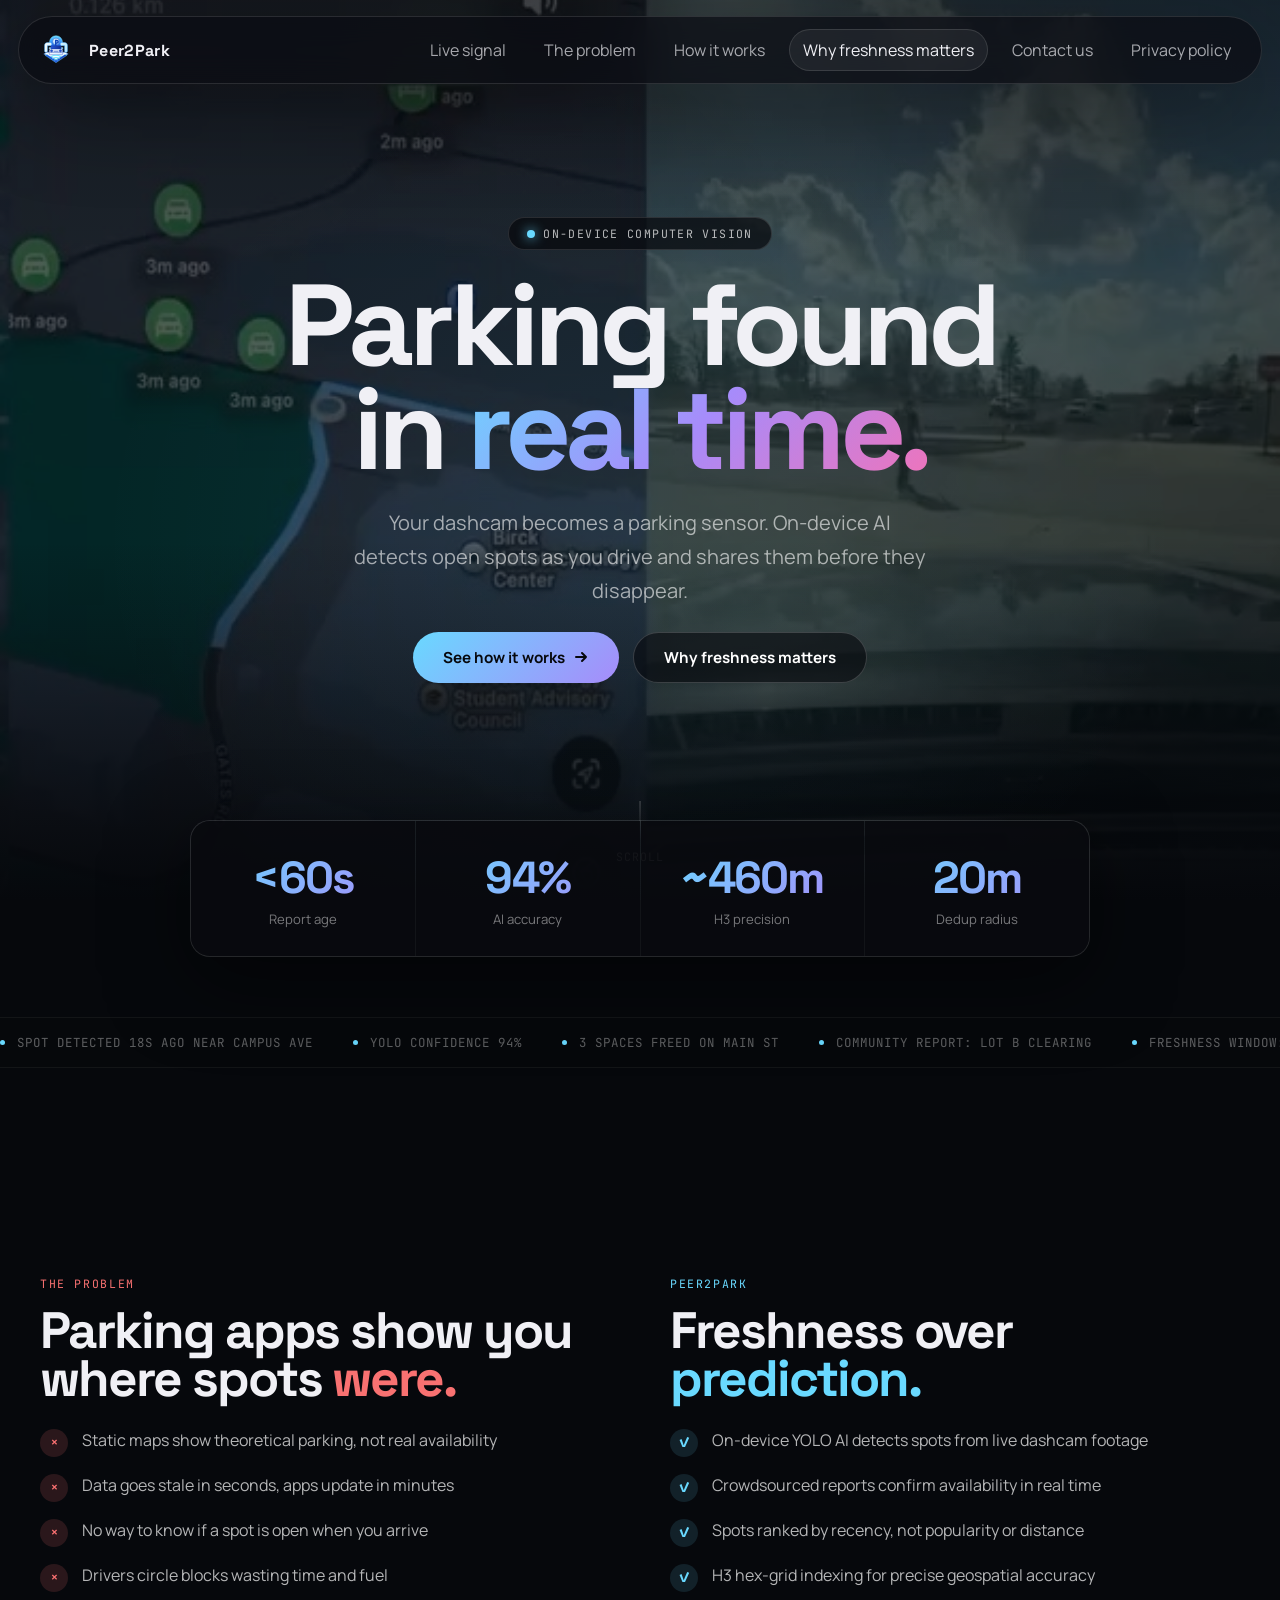
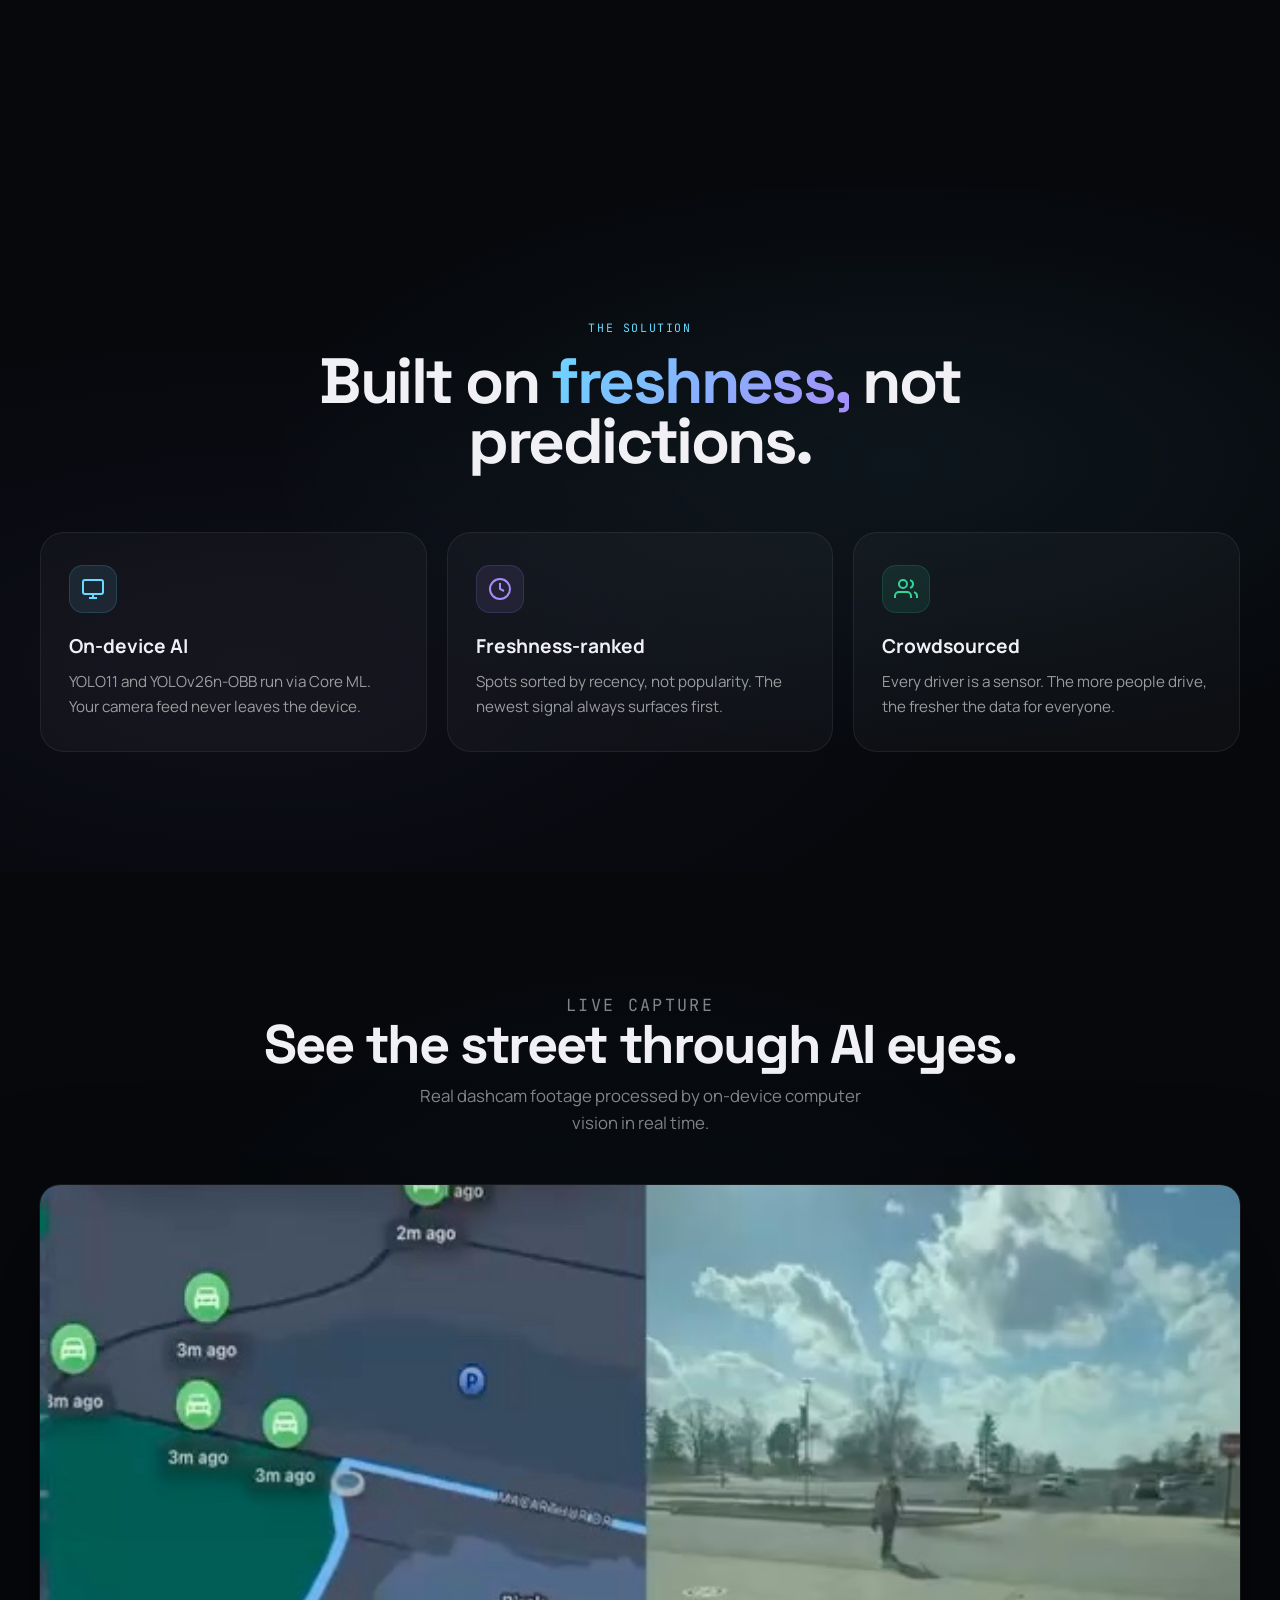
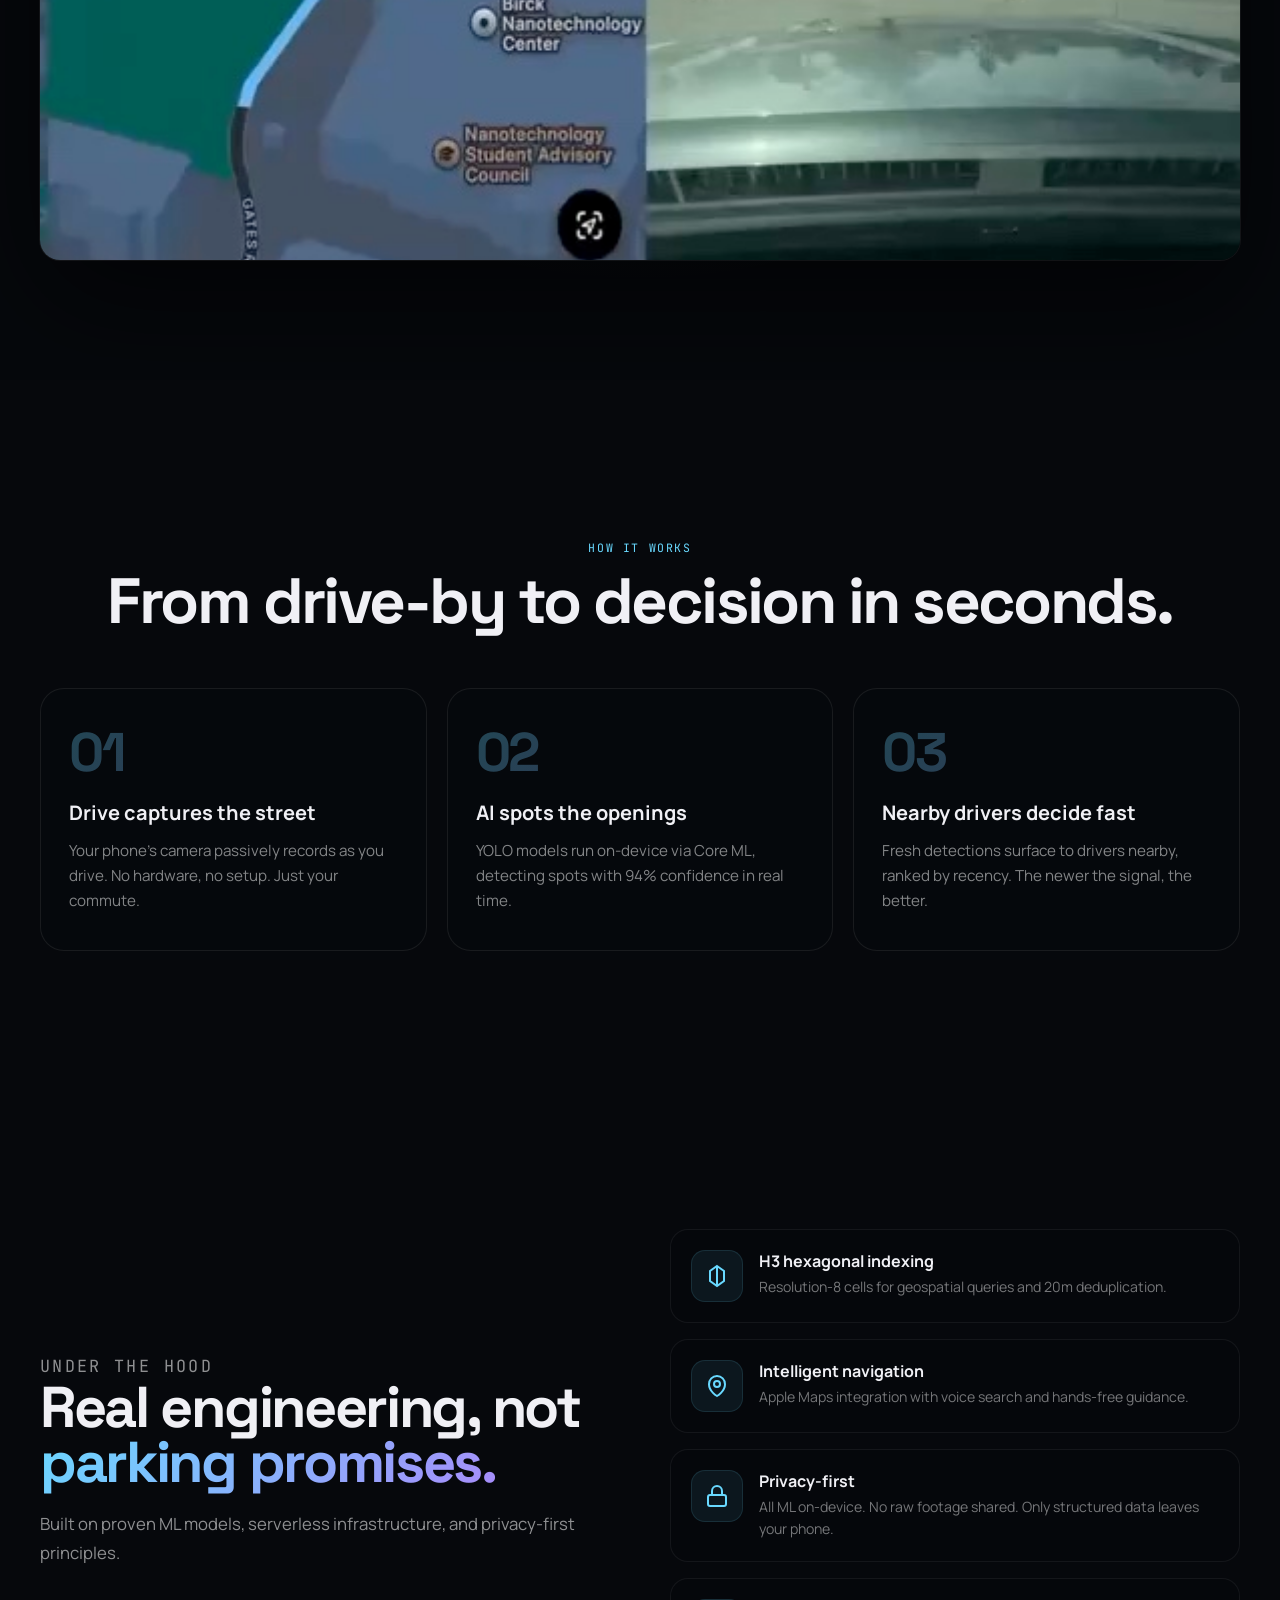
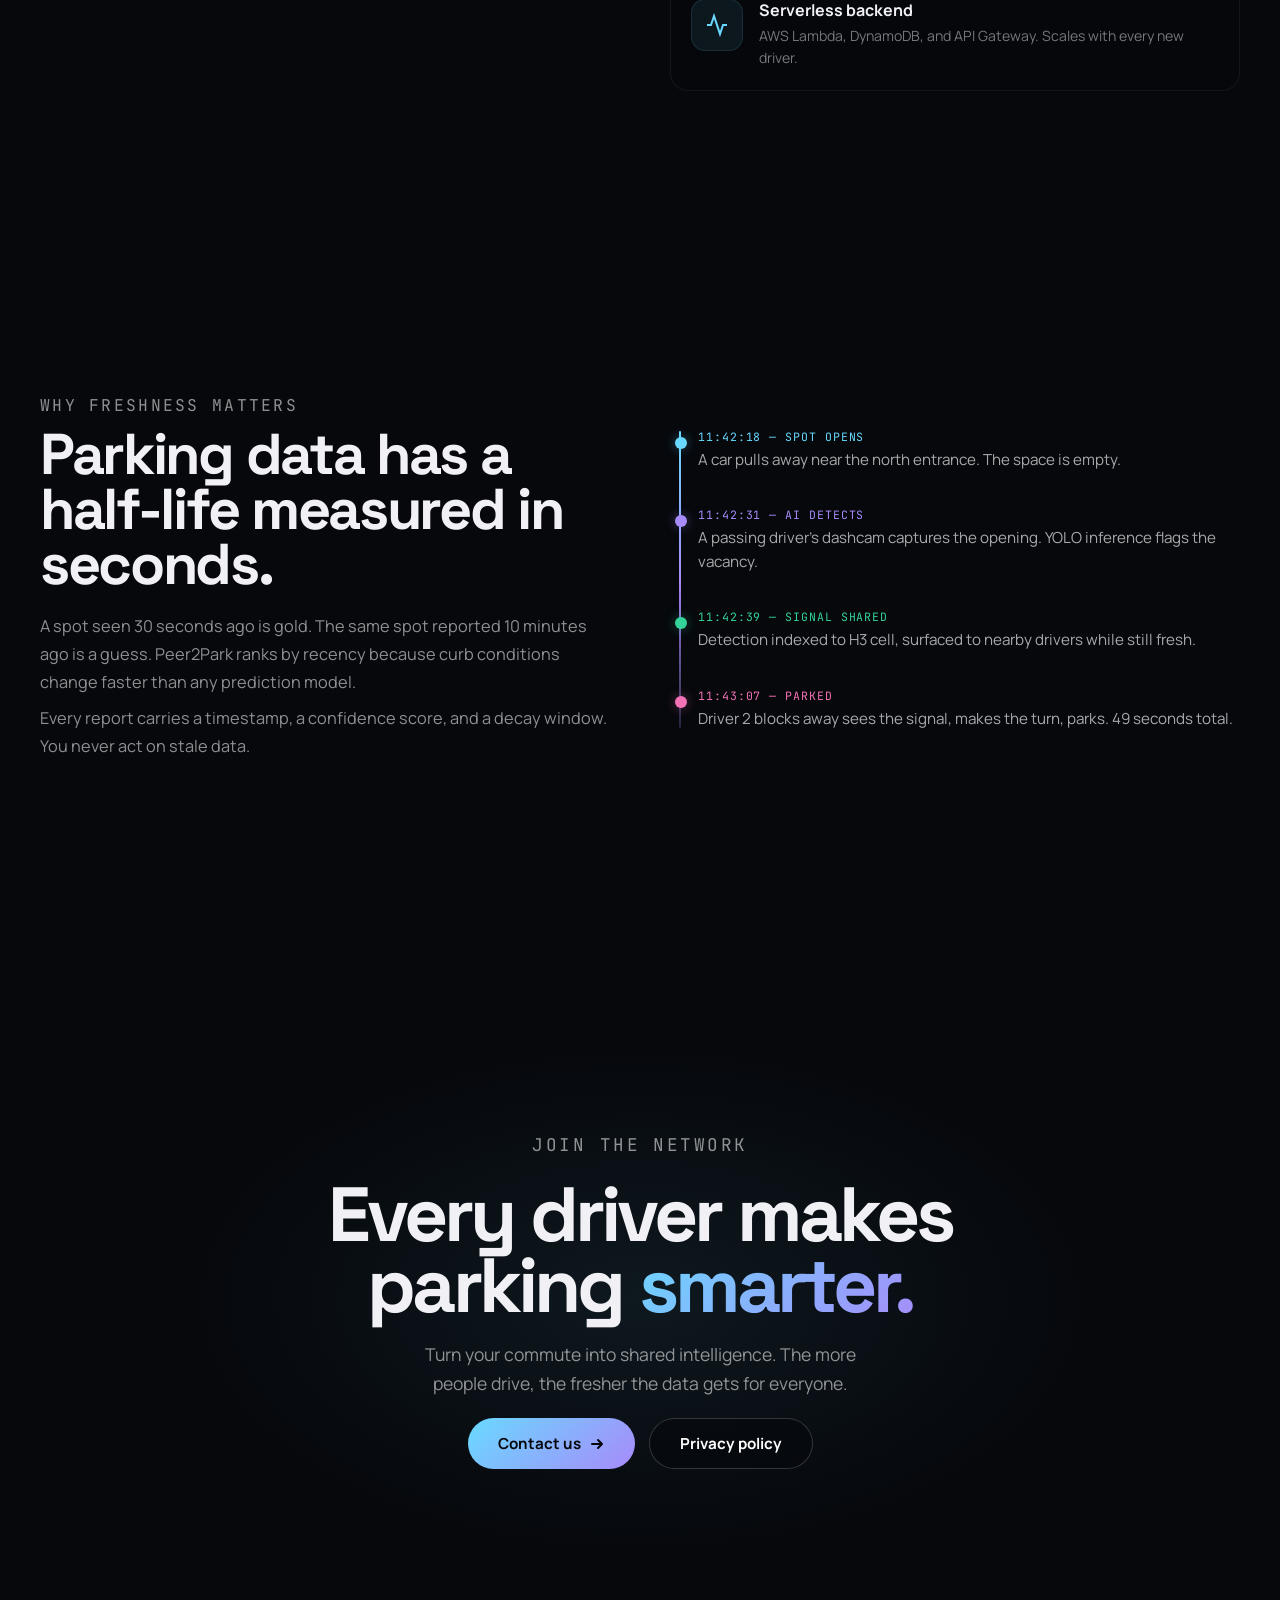
==== commit 25ed35f9: "added endpoints" ====
--- a/index.html
+++ b/index.html
@@ -8,6 +8,7 @@
     <link rel="preconnect" href="https://fonts.gstatic.com" crossorigin>
     <link href="https://fonts.googleapis.com/css2?family=Archivo:wght@400;500;700;800;900&family=Bebas+Neue&family=Cormorant+Garamond:wght@400;600;700&family=DM+Serif+Display:ital@0;1&family=IBM+Plex+Mono:wght@400;500;600&family=IBM+Plex+Sans:wght@400;500;600;700&family=JetBrains+Mono:wght@400;700&family=Manrope:wght@400;500;600;700;800&family=Newsreader:opsz,wght@6..72,400;6..72,600&family=Sora:wght@400;600;700;800&family=Space+Grotesk:wght@400;500;700&display=swap" rel="stylesheet">
     <link rel="stylesheet" href="/static/css/base.css">
+    <link rel="stylesheet" href="/static/css/immersive.css">
 </head>
 <body class="afterglow-stage peer-home">
     <header class="shell-bar shell-bar-home">
@@ -20,787 +21,12 @@
             <a class="shell-link" href="#problem-solution">The problem</a>
             <a class="shell-link" href="#how">How it works</a>
             <a class="shell-link shell-link-strong" href="#freshness">Why freshness matters</a>
+            <a class="shell-link" href="/contact-us/">Contact us</a>
+            <a class="shell-link" href="/privacy-policy/">Privacy policy</a>
         </nav>
     </header>
 
     <main class="page-root">
-        <style>
-        /* ── Option D: Immersive Full-Bleed ───────────────────────── */
-
-        .page-root > .od-page {
-            width: 100vw !important;
-            max-width: none !important;
-            margin: 0 !important;
-            margin-left: calc(-50vw + 50%) !important;
-        }
-        .page-root:has(.od-page) {
-            padding-top: 0;
-            padding-bottom: 0;
-            overflow-x: hidden;
-        }
-
-        .od-reveal {
-            opacity: 0;
-            transform: translateY(32px);
-            transition: opacity 0.7s cubic-bezier(0.16, 1, 0.3, 1), transform 0.7s cubic-bezier(0.16, 1, 0.3, 1);
-        }
-        .od-reveal.is-visible {
-            opacity: 1;
-            transform: translateY(0);
-        }
-        .od-reveal-delay-1 { transition-delay: 0.1s; }
-        .od-reveal-delay-2 { transition-delay: 0.2s; }
-        .od-reveal-delay-3 { transition-delay: 0.3s; }
-        .od-reveal-delay-4 { transition-delay: 0.4s; }
-
-        .od-page {
-            display: grid;
-            gap: 0;
-            background: #06080c;
-            color: #f0f0f5;
-        }
-
-        .od-hero {
-            position: relative;
-            min-height: 100vh;
-            display: grid;
-            align-content: center;
-            justify-items: center;
-            text-align: center;
-            overflow: hidden;
-        }
-
-        .od-hero-video {
-            position: absolute;
-            inset: 0;
-            z-index: 0;
-        }
-
-        .od-hero-video .video-panel {
-            border: none;
-            border-radius: 0;
-            aspect-ratio: auto;
-            width: 100%;
-            height: 100%;
-            background: #06080c;
-        }
-        .od-hero-video .video-panel-label { display: none; }
-        .od-hero-video .site-video {
-            width: 100%;
-            height: 100%;
-            object-fit: cover;
-            opacity: 0.35;
-        }
-
-        .od-hero-scrim {
-            position: absolute;
-            inset: 0;
-            z-index: 1;
-            background:
-                radial-gradient(ellipse at 50% 60%, rgba(105, 217, 255, 0.07), transparent 60%),
-                linear-gradient(180deg, rgba(6, 8, 12, 0.3) 0%, transparent 30%, transparent 60%, #06080c 100%);
-            pointer-events: none;
-        }
-
-        .od-hero-content {
-            position: relative;
-            z-index: 2;
-            display: grid;
-            gap: 24px;
-            justify-items: center;
-            padding: 0 24px;
-            max-width: 900px;
-        }
-
-        .od-hero-tag {
-            display: inline-flex;
-            align-items: center;
-            gap: 8px;
-            padding: 8px 18px;
-            border: 1px solid rgba(255, 255, 255, 0.12);
-            border-radius: 999px;
-            background: rgba(6, 8, 12, 0.7);
-            font-family: var(--font-mono);
-            font-size: 0.72rem;
-            letter-spacing: 0.12em;
-            text-transform: uppercase;
-            color: rgba(255, 255, 255, 0.7);
-        }
-
-        .od-pulse {
-            width: 8px;
-            height: 8px;
-            border-radius: 50%;
-            background: #69d9ff;
-            box-shadow: 0 0 12px #69d9ff;
-            animation: odPulse 2s ease-in-out infinite;
-        }
-
-        .od-hero h1 {
-            font-family: var(--font-display);
-            font-size: clamp(3.2rem, 9vw, 8rem);
-            line-height: 0.9;
-            letter-spacing: -0.05em;
-            font-weight: 800;
-        }
-
-        .od-hero h1 em {
-            font-style: normal;
-            background: linear-gradient(135deg, #69d9ff 0%, #a78bfa 50%, #f472b6 100%);
-            -webkit-background-clip: text;
-            -webkit-text-fill-color: transparent;
-            background-clip: text;
-        }
-
-        .od-hero-sub {
-            max-width: 48ch;
-            font-size: clamp(1rem, 1.6vw, 1.25rem);
-            line-height: 1.7;
-            color: rgba(255, 255, 255, 0.6);
-        }
-
-        .od-hero-ctas {
-            display: flex;
-            gap: 14px;
-            flex-wrap: wrap;
-            justify-content: center;
-        }
-
-        .od-btn {
-            display: inline-flex;
-            align-items: center;
-            gap: 8px;
-            padding: 14px 30px;
-            border-radius: 999px;
-            font-weight: 700;
-            font-size: 0.95rem;
-            text-decoration: none;
-            cursor: pointer;
-            transition: transform 180ms ease, box-shadow 180ms ease;
-        }
-        .od-btn:hover { transform: translateY(-2px); }
-
-        .od-btn-primary {
-            background: linear-gradient(135deg, #69d9ff, #a78bfa);
-            color: #06080c;
-            border: none;
-        }
-        .od-btn-primary:hover {
-            box-shadow: 0 12px 40px rgba(105, 217, 255, 0.35);
-        }
-
-        .od-btn-ghost {
-            border: 1px solid rgba(255, 255, 255, 0.18);
-            background: rgba(6, 8, 12, 0.6);
-            color: #fff;
-        }
-
-        .od-scroll-hint {
-            position: absolute;
-            bottom: 36px;
-            left: 50%;
-            transform: translateX(-50%);
-            z-index: 2;
-            display: flex;
-            flex-direction: column;
-            align-items: center;
-            gap: 8px;
-            color: rgba(255, 255, 255, 0.3);
-            font-size: 0.72rem;
-            letter-spacing: 0.1em;
-            text-transform: uppercase;
-            font-family: var(--font-mono);
-        }
-        .od-scroll-line {
-            width: 1px;
-            height: 40px;
-            background: linear-gradient(180deg, rgba(255, 255, 255, 0.3), transparent);
-            animation: odScrollPulse 2s ease-in-out infinite;
-        }
-
-        .od-stats-float {
-            position: relative;
-            z-index: 3;
-            margin-top: -80px;
-            padding: 0 24px;
-            display: flex;
-            justify-content: center;
-        }
-
-        .od-stats-row {
-            display: grid;
-            grid-template-columns: repeat(4, 1fr);
-            gap: 1px;
-            max-width: 900px;
-            width: 100%;
-            border-radius: 20px;
-            overflow: hidden;
-            border: 1px solid rgba(255, 255, 255, 0.08);
-            background: rgba(255, 255, 255, 0.05);
-            box-shadow: 0 24px 80px rgba(0, 0, 0, 0.5);
-        }
-
-        .od-stat {
-            text-align: center;
-            padding: 28px 16px;
-            background: rgba(6, 8, 12, 0.85);
-        }
-
-        .od-stat strong {
-            display: block;
-            font-family: var(--font-display);
-            font-size: clamp(1.8rem, 3.5vw, 2.8rem);
-            font-weight: 800;
-            letter-spacing: -0.04em;
-            background: linear-gradient(135deg, #69d9ff, #a78bfa);
-            -webkit-background-clip: text;
-            -webkit-text-fill-color: transparent;
-            background-clip: text;
-        }
-
-        .od-stat span {
-            display: block;
-            margin-top: 4px;
-            font-size: 0.82rem;
-            color: rgba(255, 255, 255, 0.45);
-        }
-
-        .od-section-img {
-            position: relative;
-            min-height: 80vh;
-            display: grid;
-            align-content: center;
-            overflow: hidden;
-        }
-
-        .od-section-bg {
-            position: absolute;
-            inset: 0;
-            z-index: 0;
-            background-size: cover;
-            background-position: center;
-        }
-
-        .od-section-scrim {
-            position: absolute;
-            inset: 0;
-            z-index: 1;
-            pointer-events: none;
-        }
-
-        .od-section-inner {
-            position: relative;
-            z-index: 2;
-            width: min(1200px, calc(100vw - 48px));
-            margin: 0 auto;
-            padding: 100px 0;
-        }
-
-        .od-problem-bg {
-            background-image: url("https://images.unsplash.com/photo-1716659305226-fbde44d7e36b?w=1920&q=80&auto=format");
-        }
-        .od-problem-scrim {
-            background:
-                linear-gradient(180deg, #06080c 0%, rgba(6, 8, 12, 0.78) 20%, rgba(6, 8, 12, 0.78) 80%, #06080c 100%);
-        }
-
-        .od-split-layout {
-            display: grid;
-            grid-template-columns: 1fr 1fr;
-            gap: 60px;
-            align-items: start;
-        }
-
-        .od-eyebrow {
-            display: inline-block;
-            font-family: var(--font-mono);
-            font-size: 0.72rem;
-            letter-spacing: 0.14em;
-            text-transform: uppercase;
-            color: #69d9ff;
-            margin-bottom: 16px;
-        }
-
-        .od-split-layout h2 {
-            font-family: var(--font-display);
-            font-size: clamp(2rem, 4vw, 3.2rem);
-            line-height: 0.95;
-            letter-spacing: -0.04em;
-            margin-bottom: 24px;
-        }
-
-        .od-problem-list,
-        .od-solution-list {
-            list-style: none;
-            padding: 0;
-            margin: 0;
-            display: grid;
-            gap: 16px;
-        }
-
-        .od-problem-list li,
-        .od-solution-list li {
-            display: flex;
-            align-items: flex-start;
-            gap: 14px;
-            font-size: 1rem;
-            line-height: 1.6;
-            color: rgba(255, 255, 255, 0.7);
-        }
-
-        .od-problem-list .od-x {
-            flex-shrink: 0;
-            width: 28px;
-            height: 28px;
-            display: grid;
-            place-items: center;
-            border-radius: 50%;
-            background: rgba(248, 113, 113, 0.15);
-            color: #f87171;
-            font-size: 0.85rem;
-            font-weight: 700;
-            margin-top: 1px;
-        }
-
-        .od-solution-list .od-check {
-            flex-shrink: 0;
-            width: 28px;
-            height: 28px;
-            display: grid;
-            place-items: center;
-            border-radius: 50%;
-            background: rgba(105, 217, 255, 0.12);
-            color: #69d9ff;
-            font-size: 0.85rem;
-            font-weight: 700;
-            margin-top: 1px;
-        }
-
-        .od-solution {
-            position: relative;
-            overflow: hidden;
-            padding: 120px 0;
-        }
-
-        .od-solution-bg {
-            position: absolute;
-            inset: 0;
-            z-index: 0;
-            background:
-                radial-gradient(ellipse at 70% 40%, rgba(105, 217, 255, 0.07), transparent 50%),
-                radial-gradient(ellipse at 20% 70%, rgba(167, 139, 250, 0.05), transparent 50%),
-                #06080c;
-        }
-
-        .od-solution-inner {
-            position: relative;
-            z-index: 1;
-            width: min(1200px, calc(100vw - 48px));
-            margin: 0 auto;
-        }
-
-        .od-solution-header {
-            text-align: center;
-            margin-bottom: 60px;
-        }
-
-        .od-solution-header h2 {
-            font-family: var(--font-display);
-            font-size: clamp(2.4rem, 5vw, 4rem);
-            line-height: 0.95;
-            letter-spacing: -0.04em;
-            max-width: 16ch;
-            margin: 0 auto;
-        }
-
-        .od-solution-header h2 em {
-            font-style: normal;
-            background: linear-gradient(135deg, #69d9ff, #a78bfa);
-            -webkit-background-clip: text;
-            -webkit-text-fill-color: transparent;
-            background-clip: text;
-        }
-
-        .od-cards {
-            display: grid;
-            grid-template-columns: repeat(3, 1fr);
-            gap: 20px;
-        }
-
-        .od-card {
-            position: relative;
-            padding: 32px 28px;
-            border-radius: 24px;
-            border: 1px solid rgba(255, 255, 255, 0.07);
-            background: rgba(255, 255, 255, 0.03);
-            overflow: hidden;
-            transition: transform 300ms ease, border-color 300ms ease;
-        }
-
-        .od-card:hover {
-            transform: translateY(-6px);
-            border-color: rgba(105, 217, 255, 0.2);
-        }
-
-        .od-card::before {
-            content: "";
-            position: absolute;
-            top: 0;
-            left: 0;
-            right: 0;
-            height: 1px;
-            background: linear-gradient(90deg, transparent, rgba(105, 217, 255, 0.4), transparent);
-            opacity: 0;
-            transition: opacity 300ms ease;
-        }
-        .od-card:hover::before { opacity: 1; }
-
-        .od-card-icon {
-            width: 48px;
-            height: 48px;
-            display: grid;
-            place-items: center;
-            border-radius: 14px;
-            margin-bottom: 20px;
-        }
-
-        .od-card-icon-blue { background: rgba(105, 217, 255, 0.1); border: 1px solid rgba(105, 217, 255, 0.15); }
-        .od-card-icon-purple { background: rgba(167, 139, 250, 0.1); border: 1px solid rgba(167, 139, 250, 0.15); }
-        .od-card-icon-green { background: rgba(52, 211, 153, 0.1); border: 1px solid rgba(52, 211, 153, 0.15); }
-
-        .od-card h3 { font-size: 1.2rem; margin-bottom: 10px; }
-        .od-card p { margin: 0; color: rgba(255, 255, 255, 0.5); line-height: 1.65; font-size: 0.95rem; }
-
-        .od-how-bg {
-            background-image: url("https://images.unsplash.com/photo-1733423328353-52146271439b?w=1920&q=80&auto=format");
-        }
-        .od-how-scrim {
-            background: linear-gradient(180deg, #06080c 0%, rgba(6, 8, 12, 0.84) 20%, rgba(6, 8, 12, 0.84) 80%, #06080c 100%);
-        }
-
-        .od-how-header { text-align: center; margin-bottom: 56px; }
-        .od-how-header h2 {
-            font-family: var(--font-display);
-            font-size: clamp(2.4rem, 5vw, 4rem);
-            line-height: 0.95;
-            letter-spacing: -0.04em;
-        }
-
-        .od-steps {
-            display: grid;
-            grid-template-columns: repeat(3, 1fr);
-            gap: 20px;
-        }
-
-        .od-step {
-            padding: 36px 28px;
-            border-radius: 24px;
-            border: 1px solid rgba(255, 255, 255, 0.08);
-            background: rgba(6, 8, 12, 0.75);
-            transition: transform 300ms ease;
-        }
-        .od-step:hover { transform: translateY(-4px); }
-
-        .od-step-num {
-            font-family: var(--font-display);
-            font-size: 3.4rem;
-            font-weight: 800;
-            line-height: 1;
-            letter-spacing: -0.04em;
-            background: linear-gradient(135deg, rgba(105, 217, 255, 0.3), rgba(167, 139, 250, 0.3));
-            -webkit-background-clip: text;
-            -webkit-text-fill-color: transparent;
-            background-clip: text;
-            margin-bottom: 20px;
-        }
-
-        .od-step h3 { font-size: 1.25rem; margin-bottom: 12px; }
-        .od-step p { margin: 0; color: rgba(255, 255, 255, 0.5); line-height: 1.65; font-size: 0.95rem; }
-
-        .od-tech-bg {
-            background-image: url("https://images.unsplash.com/photo-1487058792275-0ad4aaf24ca7?w=1920&q=80&auto=format");
-        }
-        .od-tech-scrim {
-            background: linear-gradient(180deg, #06080c 0%, rgba(6, 8, 12, 0.9) 20%, rgba(6, 8, 12, 0.9) 80%, #06080c 100%);
-        }
-
-        .od-tech-layout {
-            display: grid;
-            grid-template-columns: 1fr 1fr;
-            gap: 60px;
-            align-items: center;
-        }
-
-        .od-tech-copy h2 {
-            font-family: var(--font-display);
-            font-size: clamp(2.2rem, 4.5vw, 3.6rem);
-            line-height: 0.95;
-            letter-spacing: -0.04em;
-            margin-bottom: 20px;
-        }
-
-        .od-tech-copy h2 em {
-            font-style: normal;
-            background: linear-gradient(135deg, #69d9ff, #a78bfa);
-            -webkit-background-clip: text;
-            -webkit-text-fill-color: transparent;
-            background-clip: text;
-        }
-
-        .od-tech-copy > p { color: rgba(255, 255, 255, 0.55); line-height: 1.72; font-size: 1.05rem; margin: 0; }
-
-        .od-tech-list { display: grid; gap: 16px; }
-
-        .od-tech-item {
-            display: grid;
-            grid-template-columns: 52px 1fr;
-            gap: 16px;
-            align-items: start;
-            padding: 20px;
-            border-radius: 18px;
-            border: 1px solid rgba(255, 255, 255, 0.06);
-            background: rgba(6, 8, 12, 0.6);
-            transition: border-color 200ms ease;
-        }
-        .od-tech-item:hover { border-color: rgba(105, 217, 255, 0.15); }
-
-        .od-tech-item-icon {
-            width: 52px;
-            height: 52px;
-            display: grid;
-            place-items: center;
-            border-radius: 14px;
-            background: rgba(105, 217, 255, 0.08);
-            border: 1px solid rgba(105, 217, 255, 0.12);
-        }
-
-        .od-tech-item h4 { font-size: 1rem; margin-bottom: 4px; }
-        .od-tech-item p { margin: 0; font-size: 0.88rem; color: rgba(255, 255, 255, 0.45); line-height: 1.6; }
-
-        .od-fresh-bg {
-            background-image: url("https://images.unsplash.com/photo-1493514789931-586cb221d7a7?w=1920&q=80&auto=format");
-        }
-        .od-fresh-scrim {
-            background:
-                linear-gradient(180deg, #06080c 0%, rgba(6, 8, 12, 0.87) 20%, rgba(6, 8, 12, 0.87) 80%, #06080c 100%);
-        }
-
-        .od-fresh-layout {
-            display: grid;
-            grid-template-columns: 1fr 1fr;
-            gap: 60px;
-            align-items: center;
-        }
-
-        .od-fresh-copy h2 {
-            font-family: var(--font-display);
-            font-size: clamp(2.2rem, 4.5vw, 3.6rem);
-            line-height: 0.95;
-            letter-spacing: -0.04em;
-            margin-bottom: 20px;
-        }
-
-        .od-fresh-copy > p { color: rgba(255, 255, 255, 0.55); line-height: 1.72; font-size: 1.02rem; margin: 0 0 8px; }
-
-        .od-timeline { display: grid; gap: 0; position: relative; padding-left: 28px; }
-
-        .od-timeline::before {
-            content: "";
-            position: absolute;
-            left: 9px;
-            top: 20px;
-            bottom: 20px;
-            width: 2px;
-            background: linear-gradient(180deg, #69d9ff, #a78bfa, rgba(167, 139, 250, 0.2));
-            border-radius: 2px;
-        }
-
-        .od-tl-event { padding: 18px 0; position: relative; }
-
-        .od-tl-event::before {
-            content: "";
-            position: absolute;
-            left: -23px;
-            top: 26px;
-            width: 12px;
-            height: 12px;
-            border-radius: 50%;
-            background: #69d9ff;
-            box-shadow: 0 0 12px rgba(105, 217, 255, 0.4);
-            z-index: 1;
-        }
-
-        .od-tl-event:nth-child(2)::before { background: #a78bfa; box-shadow: 0 0 12px rgba(167, 139, 250, 0.4); }
-        .od-tl-event:nth-child(3)::before { background: #34d399; box-shadow: 0 0 12px rgba(52, 211, 153, 0.4); }
-        .od-tl-event:nth-child(4)::before { background: #f472b6; box-shadow: 0 0 12px rgba(244, 114, 182, 0.4); }
-
-        .od-tl-time {
-            font-family: var(--font-mono);
-            font-size: 0.72rem;
-            letter-spacing: 0.08em;
-            text-transform: uppercase;
-            color: #69d9ff;
-            margin-bottom: 4px;
-            display: block;
-        }
-        .od-tl-event:nth-child(2) .od-tl-time { color: #a78bfa; }
-        .od-tl-event:nth-child(3) .od-tl-time { color: #34d399; }
-        .od-tl-event:nth-child(4) .od-tl-time { color: #f472b6; }
-
-        .od-tl-desc { font-size: 0.95rem; color: rgba(255, 255, 255, 0.65); line-height: 1.55; display: block; }
-
-        .od-video-section {
-            position: relative;
-            padding: 120px 0;
-            overflow: hidden;
-        }
-
-        .od-video-section-bg {
-            position: absolute;
-            inset: 0;
-            background:
-                radial-gradient(ellipse at 50% 50%, rgba(105, 217, 255, 0.05), transparent 60%),
-                #06080c;
-        }
-
-        .od-video-inner {
-            position: relative;
-            z-index: 1;
-            width: min(1200px, calc(100vw - 48px));
-            margin: 0 auto;
-            text-align: center;
-        }
-
-        .od-video-header { margin-bottom: 48px; }
-        .od-video-header h2 {
-            font-family: var(--font-display);
-            font-size: clamp(2.2rem, 4.5vw, 3.4rem);
-            line-height: 0.95;
-            letter-spacing: -0.04em;
-            margin-bottom: 12px;
-        }
-        .od-video-header p { color: rgba(255, 255, 255, 0.5); font-size: 1.05rem; max-width: 48ch; margin: 0 auto; line-height: 1.6; }
-
-        .od-video-frame {
-            position: relative;
-            border-radius: 20px;
-            overflow: hidden;
-            box-shadow:
-                0 0 0 1px rgba(255, 255, 255, 0.06),
-                0 40px 120px rgba(0, 0, 0, 0.6);
-        }
-
-        .od-video-frame .video-panel { border: none; border-radius: 0; aspect-ratio: 16 / 9; width: 100%; }
-        .od-video-frame .video-panel-label { display: none; }
-        .od-video-frame .site-video { width: 100%; height: 100%; object-fit: cover; }
-
-        .od-video-glow {
-            position: absolute;
-            bottom: -50%;
-            left: 10%;
-            right: 10%;
-            height: 100%;
-            background: radial-gradient(ellipse, rgba(105, 217, 255, 0.12), transparent 70%);
-            pointer-events: none;
-            z-index: -1;
-        }
-
-        .od-cta-bg {
-            background-image: url("https://images.unsplash.com/photo-1649307035604-ab3c5e5c9e7a?w=1920&q=80&auto=format");
-        }
-        .od-cta-scrim {
-            background:
-                radial-gradient(ellipse at 50% 50%, rgba(105, 217, 255, 0.08), transparent 50%),
-                linear-gradient(180deg, #06080c 0%, rgba(6, 8, 12, 0.82) 30%, rgba(6, 8, 12, 0.82) 70%, #06080c 100%);
-        }
-
-        .od-cta-content {
-            text-align: center;
-            display: grid;
-            gap: 20px;
-            justify-items: center;
-            padding: 80px 0;
-        }
-
-        .od-cta-content h2 {
-            font-family: var(--font-display);
-            font-size: clamp(2.8rem, 6vw, 5rem);
-            line-height: 0.92;
-            letter-spacing: -0.05em;
-            max-width: 14ch;
-        }
-
-        .od-cta-content h2 em {
-            font-style: normal;
-            background: linear-gradient(135deg, #69d9ff, #a78bfa);
-            -webkit-background-clip: text;
-            -webkit-text-fill-color: transparent;
-            background-clip: text;
-        }
-
-        .od-cta-content > p { max-width: 44ch; color: rgba(255, 255, 255, 0.55); font-size: 1.1rem; line-height: 1.65; margin: 0; }
-
-        .od-ticker {
-            overflow: hidden;
-            padding: 16px 0;
-            border-top: 1px solid rgba(255, 255, 255, 0.05);
-            border-bottom: 1px solid rgba(255, 255, 255, 0.05);
-            background: rgba(6, 8, 12, 0.9);
-        }
-
-        .od-ticker-track {
-            display: flex;
-            width: max-content;
-            gap: 40px;
-            font-family: var(--font-mono);
-            font-size: 0.78rem;
-            letter-spacing: 0.08em;
-            text-transform: uppercase;
-            color: rgba(255, 255, 255, 0.35);
-            animation: odMarquee 35s linear infinite;
-        }
-
-        .od-ticker-track span { display: inline-flex; align-items: center; gap: 12px; white-space: nowrap; }
-
-        .od-ticker-dot {
-            width: 5px;
-            height: 5px;
-            border-radius: 50%;
-            background: #69d9ff;
-            flex-shrink: 0;
-        }
-
-        @keyframes odPulse {
-            0%, 100% { opacity: 1; transform: scale(1); }
-            50% { opacity: 0.4; transform: scale(0.7); }
-        }
-
-        @keyframes odMarquee {
-            0% { transform: translateX(0); }
-            100% { transform: translateX(-50%); }
-        }
-
-        @keyframes odScrollPulse {
-            0%, 100% { opacity: 0.3; transform: scaleY(1); }
-            50% { opacity: 0.8; transform: scaleY(0.6); }
-        }
-
-        @media (max-width: 1000px) {
-            .od-split-layout { grid-template-columns: 1fr; gap: 48px; }
-            .od-cards { grid-template-columns: 1fr; }
-            .od-steps { grid-template-columns: 1fr; }
-            .od-tech-layout { grid-template-columns: 1fr; gap: 40px; }
-            .od-fresh-layout { grid-template-columns: 1fr; gap: 40px; }
-            .od-stats-row { grid-template-columns: repeat(2, 1fr); }
-        }
-
-        @media (max-width: 640px) {
-            .od-stats-row { grid-template-columns: 1fr 1fr; }
-            .od-hero h1 { font-size: clamp(2.6rem, 12vw, 4.2rem); }
-            .od-stats-float { margin-top: -48px; }
-        }
-        </style>
-
         <section class="od-page">
             <section class="od-hero" id="live-signal">
                 <div class="od-hero-video">
@@ -1086,30 +312,16 @@
                         <h2>Every driver makes parking <em>smarter.</em></h2>
                         <p>Turn your commute into shared intelligence. The more people drive, the fresher the data gets for everyone.</p>
                         <div class="od-hero-ctas">
-                            <a class="od-btn od-btn-primary" href="#">
-                                Get early access
+                            <a class="od-btn od-btn-primary" href="/contact-us/">
+                                Contact us
                                 <svg width="16" height="16" viewBox="0 0 16 16" fill="none"><path d="M3 8h10M9 4l4 4-4 4" stroke="currentColor" stroke-width="2" stroke-linecap="round" stroke-linejoin="round"/></svg>
                             </a>
+                            <a class="od-btn od-btn-ghost" href="/privacy-policy/">Privacy policy</a>
                         </div>
                     </div>
                 </div>
             </section>
         </section>
-
-        <script>
-        (function() {
-            var obs = new IntersectionObserver(function(entries) {
-                for (var i = 0; i < entries.length; i++) {
-                    if (entries[i].isIntersecting) {
-                        entries[i].target.classList.add("is-visible");
-                        obs.unobserve(entries[i].target);
-                    }
-                }
-            }, { threshold: 0.1 });
-            var els = document.querySelectorAll(".od-reveal");
-            for (var i = 0; i < els.length; i++) obs.observe(els[i]);
-        })();
-        </script>
     </main>
 
     <script src="/static/js/site.js"></script>
--- a/static/css/immersive.css
+++ b/static/css/immersive.css
@@ -0,0 +1,1162 @@
+.page-root > .od-page {
+    width: 100vw !important;
+    max-width: none !important;
+    margin: 0 !important;
+    margin-left: calc(-50vw + 50%) !important;
+}
+
+.page-root:has(.od-page) {
+    padding-top: 0;
+    padding-bottom: 0;
+    overflow-x: hidden;
+}
+
+.od-reveal {
+    opacity: 0;
+    transform: translateY(32px);
+    transition: opacity 0.7s cubic-bezier(0.16, 1, 0.3, 1), transform 0.7s cubic-bezier(0.16, 1, 0.3, 1);
+}
+
+.od-reveal.is-visible {
+    opacity: 1;
+    transform: translateY(0);
+}
+
+.od-reveal-delay-1 { transition-delay: 0.1s; }
+.od-reveal-delay-2 { transition-delay: 0.2s; }
+.od-reveal-delay-3 { transition-delay: 0.3s; }
+.od-reveal-delay-4 { transition-delay: 0.4s; }
+
+.od-page {
+    display: grid;
+    gap: 0;
+    background: #06080c;
+    color: #f0f0f5;
+}
+
+.od-hero {
+    position: relative;
+    min-height: 100vh;
+    display: grid;
+    align-content: center;
+    justify-items: center;
+    text-align: center;
+    overflow: hidden;
+}
+
+.od-hero-video {
+    position: absolute;
+    inset: 0;
+    z-index: 0;
+}
+
+.od-hero-video .video-panel {
+    border: none;
+    border-radius: 0;
+    aspect-ratio: auto;
+    width: 100%;
+    height: 100%;
+    background: #06080c;
+}
+
+.od-hero-video .video-panel-label { display: none; }
+
+.od-hero-video .site-video {
+    width: 100%;
+    height: 100%;
+    object-fit: cover;
+    opacity: 0.35;
+}
+
+.od-hero-scrim {
+    position: absolute;
+    inset: 0;
+    z-index: 1;
+    background:
+        radial-gradient(ellipse at 50% 60%, rgba(105, 217, 255, 0.07), transparent 60%),
+        linear-gradient(180deg, rgba(6, 8, 12, 0.3) 0%, transparent 30%, transparent 60%, #06080c 100%);
+    pointer-events: none;
+}
+
+.od-hero-content {
+    position: relative;
+    z-index: 2;
+    display: grid;
+    gap: 24px;
+    justify-items: center;
+    padding: 0 24px;
+    max-width: 900px;
+}
+
+.od-hero-tag {
+    display: inline-flex;
+    align-items: center;
+    gap: 8px;
+    padding: 8px 18px;
+    border: 1px solid rgba(255, 255, 255, 0.12);
+    border-radius: 999px;
+    background: rgba(6, 8, 12, 0.7);
+    font-family: var(--font-mono);
+    font-size: 0.72rem;
+    letter-spacing: 0.12em;
+    text-transform: uppercase;
+    color: rgba(255, 255, 255, 0.7);
+}
+
+.od-pulse {
+    width: 8px;
+    height: 8px;
+    border-radius: 50%;
+    background: #69d9ff;
+    box-shadow: 0 0 12px #69d9ff;
+    animation: odPulse 2s ease-in-out infinite;
+}
+
+.od-hero h1 {
+    font-family: var(--font-display);
+    font-size: clamp(3.2rem, 9vw, 8rem);
+    line-height: 0.9;
+    letter-spacing: -0.05em;
+    font-weight: 800;
+    margin: 0;
+}
+
+.od-hero h1 em {
+    font-style: normal;
+    background: linear-gradient(135deg, #69d9ff 0%, #a78bfa 50%, #f472b6 100%);
+    -webkit-background-clip: text;
+    -webkit-text-fill-color: transparent;
+    background-clip: text;
+}
+
+.od-hero-sub {
+    max-width: 48ch;
+    font-size: clamp(1rem, 1.6vw, 1.25rem);
+    line-height: 1.7;
+    color: rgba(255, 255, 255, 0.6);
+    margin: 0;
+}
+
+.od-hero-ctas {
+    display: flex;
+    gap: 14px;
+    flex-wrap: wrap;
+    justify-content: center;
+}
+
+.od-btn {
+    display: inline-flex;
+    align-items: center;
+    gap: 8px;
+    padding: 14px 30px;
+    border-radius: 999px;
+    font-weight: 700;
+    font-size: 0.95rem;
+    text-decoration: none;
+    cursor: pointer;
+    transition: transform 180ms ease, box-shadow 180ms ease, border-color 180ms ease, background 180ms ease;
+}
+
+.od-btn:hover { transform: translateY(-2px); }
+
+.od-btn-primary {
+    background: linear-gradient(135deg, #69d9ff, #a78bfa);
+    color: #06080c;
+    border: none;
+}
+
+.od-btn-primary:hover {
+    box-shadow: 0 12px 40px rgba(105, 217, 255, 0.35);
+}
+
+.od-btn-ghost {
+    border: 1px solid rgba(255, 255, 255, 0.18);
+    background: rgba(6, 8, 12, 0.6);
+    color: #fff;
+}
+
+.od-btn-ghost:hover {
+    border-color: rgba(105, 217, 255, 0.3);
+}
+
+.od-btn-full {
+    justify-content: center;
+    width: 100%;
+}
+
+.od-scroll-hint {
+    position: absolute;
+    bottom: 36px;
+    left: 50%;
+    transform: translateX(-50%);
+    z-index: 2;
+    display: flex;
+    flex-direction: column;
+    align-items: center;
+    gap: 8px;
+    color: rgba(255, 255, 255, 0.3);
+    font-size: 0.72rem;
+    letter-spacing: 0.1em;
+    text-transform: uppercase;
+    font-family: var(--font-mono);
+}
+
+.od-scroll-line {
+    width: 1px;
+    height: 40px;
+    background: linear-gradient(180deg, rgba(255, 255, 255, 0.3), transparent);
+    animation: odScrollPulse 2s ease-in-out infinite;
+}
+
+.od-stats-float {
+    position: relative;
+    z-index: 3;
+    margin-top: -80px;
+    padding: 0 24px;
+    display: flex;
+    justify-content: center;
+}
+
+.od-stats-row {
+    display: grid;
+    grid-template-columns: repeat(4, 1fr);
+    gap: 1px;
+    max-width: 900px;
+    width: 100%;
+    border-radius: 20px;
+    overflow: hidden;
+    border: 1px solid rgba(255, 255, 255, 0.08);
+    background: rgba(255, 255, 255, 0.05);
+    box-shadow: 0 24px 80px rgba(0, 0, 0, 0.5);
+}
+
+.od-stat {
+    text-align: center;
+    padding: 28px 16px;
+    background: rgba(6, 8, 12, 0.85);
+}
+
+.od-stat strong {
+    display: block;
+    font-family: var(--font-display);
+    font-size: clamp(1.8rem, 3.5vw, 2.8rem);
+    font-weight: 800;
+    letter-spacing: -0.04em;
+    background: linear-gradient(135deg, #69d9ff, #a78bfa);
+    -webkit-background-clip: text;
+    -webkit-text-fill-color: transparent;
+    background-clip: text;
+}
+
+.od-stat span {
+    display: block;
+    margin-top: 4px;
+    font-size: 0.82rem;
+    color: rgba(255, 255, 255, 0.45);
+}
+
+.od-section-img {
+    position: relative;
+    min-height: 80vh;
+    display: grid;
+    align-content: center;
+    overflow: hidden;
+}
+
+.od-section-bg {
+    position: absolute;
+    inset: 0;
+    z-index: 0;
+    background-size: cover;
+    background-position: center;
+}
+
+.od-section-scrim {
+    position: absolute;
+    inset: 0;
+    z-index: 1;
+    pointer-events: none;
+}
+
+.od-section-inner {
+    position: relative;
+    z-index: 2;
+    width: min(1200px, calc(100vw - 48px));
+    margin: 0 auto;
+    padding: 100px 0;
+}
+
+.od-problem-bg {
+    background-image: url("https://images.unsplash.com/photo-1716659305226-fbde44d7e36b?w=1920&q=80&auto=format");
+}
+
+.od-problem-scrim {
+    background:
+        linear-gradient(180deg, #06080c 0%, rgba(6, 8, 12, 0.78) 20%, rgba(6, 8, 12, 0.78) 80%, #06080c 100%);
+}
+
+.od-split-layout {
+    display: grid;
+    grid-template-columns: 1fr 1fr;
+    gap: 60px;
+    align-items: start;
+}
+
+.od-eyebrow {
+    display: inline-block;
+    font-family: var(--font-mono);
+    font-size: 0.72rem;
+    letter-spacing: 0.14em;
+    text-transform: uppercase;
+    color: #69d9ff;
+    margin-bottom: 16px;
+}
+
+.od-split-layout h2,
+.od-section-copy h2,
+.od-page-shell h2 {
+    font-family: var(--font-display);
+    font-size: clamp(2rem, 4vw, 3.2rem);
+    line-height: 0.95;
+    letter-spacing: -0.04em;
+    margin: 0 0 24px;
+}
+
+.od-problem-list,
+.od-solution-list {
+    list-style: none;
+    padding: 0;
+    margin: 0;
+    display: grid;
+    gap: 16px;
+}
+
+.od-problem-list li,
+.od-solution-list li {
+    display: flex;
+    align-items: flex-start;
+    gap: 14px;
+    font-size: 1rem;
+    line-height: 1.6;
+    color: rgba(255, 255, 255, 0.7);
+}
+
+.od-problem-list .od-x {
+    flex-shrink: 0;
+    width: 28px;
+    height: 28px;
+    display: grid;
+    place-items: center;
+    border-radius: 50%;
+    background: rgba(248, 113, 113, 0.15);
+    color: #f87171;
+    font-size: 0.85rem;
+    font-weight: 700;
+    margin-top: 1px;
+}
+
+.od-solution-list .od-check {
+    flex-shrink: 0;
+    width: 28px;
+    height: 28px;
+    display: grid;
+    place-items: center;
+    border-radius: 50%;
+    background: rgba(105, 217, 255, 0.12);
+    color: #69d9ff;
+    font-size: 0.85rem;
+    font-weight: 700;
+    margin-top: 1px;
+}
+
+.od-solution {
+    position: relative;
+    overflow: hidden;
+    padding: 120px 0;
+}
+
+.od-solution-bg,
+.od-page-shell-bg {
+    position: absolute;
+    inset: 0;
+    z-index: 0;
+    background:
+        radial-gradient(ellipse at 70% 40%, rgba(105, 217, 255, 0.07), transparent 50%),
+        radial-gradient(ellipse at 20% 70%, rgba(167, 139, 250, 0.05), transparent 50%),
+        #06080c;
+}
+
+.od-solution-inner,
+.od-page-shell-inner {
+    position: relative;
+    z-index: 1;
+    width: min(1200px, calc(100vw - 48px));
+    margin: 0 auto;
+}
+
+.od-solution-header {
+    text-align: center;
+    margin-bottom: 60px;
+}
+
+.od-solution-header h2 {
+    font-family: var(--font-display);
+    font-size: clamp(2.4rem, 5vw, 4rem);
+    line-height: 0.95;
+    letter-spacing: -0.04em;
+    max-width: 16ch;
+    margin: 0 auto;
+}
+
+.od-solution-header h2 em,
+.od-tech-copy h2 em,
+.od-cta-content h2 em,
+.od-static-hero h1 em,
+.od-section-copy h2 em,
+.od-page-shell h2 em {
+    font-style: normal;
+    background: linear-gradient(135deg, #69d9ff, #a78bfa);
+    -webkit-background-clip: text;
+    -webkit-text-fill-color: transparent;
+    background-clip: text;
+}
+
+.od-cards,
+.od-policy-grid {
+    display: grid;
+    grid-template-columns: repeat(3, 1fr);
+    gap: 20px;
+}
+
+.od-card,
+.od-policy-card,
+.od-form-shell {
+    position: relative;
+    padding: 32px 28px;
+    border-radius: 24px;
+    border: 1px solid rgba(255, 255, 255, 0.07);
+    background: rgba(255, 255, 255, 0.03);
+    overflow: hidden;
+    transition: transform 300ms ease, border-color 300ms ease;
+}
+
+.od-card:hover,
+.od-policy-card:hover,
+.od-form-shell:hover {
+    transform: translateY(-6px);
+    border-color: rgba(105, 217, 255, 0.2);
+}
+
+.od-card::before,
+.od-policy-card::before,
+.od-form-shell::before {
+    content: "";
+    position: absolute;
+    top: 0;
+    left: 0;
+    right: 0;
+    height: 1px;
+    background: linear-gradient(90deg, transparent, rgba(105, 217, 255, 0.4), transparent);
+    opacity: 0;
+    transition: opacity 300ms ease;
+}
+
+.od-card:hover::before,
+.od-policy-card:hover::before,
+.od-form-shell:hover::before {
+    opacity: 1;
+}
+
+.od-card-icon {
+    width: 48px;
+    height: 48px;
+    display: grid;
+    place-items: center;
+    border-radius: 14px;
+    margin-bottom: 20px;
+}
+
+.od-card-icon-blue { background: rgba(105, 217, 255, 0.1); border: 1px solid rgba(105, 217, 255, 0.15); }
+.od-card-icon-purple { background: rgba(167, 139, 250, 0.1); border: 1px solid rgba(167, 139, 250, 0.15); }
+.od-card-icon-green { background: rgba(52, 211, 153, 0.1); border: 1px solid rgba(52, 211, 153, 0.15); }
+
+.od-card h3,
+.od-policy-card h3,
+.od-form-shell h3 { font-size: 1.2rem; margin: 0 0 10px; }
+
+.od-card p,
+.od-policy-card p,
+.od-policy-card li,
+.od-form-shell p,
+.od-section-copy p,
+.od-page-shell p {
+    margin: 0;
+    color: rgba(255, 255, 255, 0.58);
+    line-height: 1.65;
+    font-size: 0.95rem;
+}
+
+.od-how-bg {
+    background-image: url("https://images.unsplash.com/photo-1733423328353-52146271439b?w=1920&q=80&auto=format");
+}
+
+.od-how-scrim {
+    background: linear-gradient(180deg, #06080c 0%, rgba(6, 8, 12, 0.84) 20%, rgba(6, 8, 12, 0.84) 80%, #06080c 100%);
+}
+
+.od-how-header { text-align: center; margin-bottom: 56px; }
+
+.od-how-header h2 {
+    font-family: var(--font-display);
+    font-size: clamp(2.4rem, 5vw, 4rem);
+    line-height: 0.95;
+    letter-spacing: -0.04em;
+    margin: 0;
+}
+
+.od-steps {
+    display: grid;
+    grid-template-columns: repeat(3, 1fr);
+    gap: 20px;
+}
+
+.od-step {
+    padding: 36px 28px;
+    border-radius: 24px;
+    border: 1px solid rgba(255, 255, 255, 0.08);
+    background: rgba(6, 8, 12, 0.75);
+    transition: transform 300ms ease;
+}
+
+.od-step:hover { transform: translateY(-4px); }
+
+.od-step-num {
+    font-family: var(--font-display);
+    font-size: 3.4rem;
+    font-weight: 800;
+    line-height: 1;
+    letter-spacing: -0.04em;
+    background: linear-gradient(135deg, rgba(105, 217, 255, 0.3), rgba(167, 139, 250, 0.3));
+    -webkit-background-clip: text;
+    -webkit-text-fill-color: transparent;
+    background-clip: text;
+    margin-bottom: 20px;
+}
+
+.od-step h3 { font-size: 1.25rem; margin: 0 0 12px; }
+.od-step p { margin: 0; color: rgba(255, 255, 255, 0.5); line-height: 1.65; font-size: 0.95rem; }
+
+.od-tech-bg {
+    background-image: url("https://images.unsplash.com/photo-1487058792275-0ad4aaf24ca7?w=1920&q=80&auto=format");
+}
+
+.od-tech-scrim {
+    background: linear-gradient(180deg, #06080c 0%, rgba(6, 8, 12, 0.9) 20%, rgba(6, 8, 12, 0.9) 80%, #06080c 100%);
+}
+
+.od-tech-layout,
+.od-contact-layout {
+    display: grid;
+    grid-template-columns: 1fr 1fr;
+    gap: 60px;
+    align-items: center;
+}
+
+.od-tech-copy h2 {
+    font-family: var(--font-display);
+    font-size: clamp(2.2rem, 4.5vw, 3.6rem);
+    line-height: 0.95;
+    letter-spacing: -0.04em;
+    margin: 0 0 20px;
+}
+
+.od-tech-copy > p,
+.od-contact-copy > p { color: rgba(255, 255, 255, 0.55); line-height: 1.72; font-size: 1.05rem; margin: 0; }
+
+.od-tech-list,
+.od-policy-stack,
+.od-page-stack { display: grid; gap: 16px; }
+
+.od-tech-item {
+    display: grid;
+    grid-template-columns: 52px 1fr;
+    gap: 16px;
+    align-items: start;
+    padding: 20px;
+    border-radius: 18px;
+    border: 1px solid rgba(255, 255, 255, 0.06);
+    background: rgba(6, 8, 12, 0.6);
+    transition: border-color 200ms ease;
+}
+
+.od-tech-item:hover { border-color: rgba(105, 217, 255, 0.15); }
+
+.od-tech-item-icon {
+    width: 52px;
+    height: 52px;
+    display: grid;
+    place-items: center;
+    border-radius: 14px;
+    background: rgba(105, 217, 255, 0.08);
+    border: 1px solid rgba(105, 217, 255, 0.12);
+}
+
+.od-tech-item h4 { font-size: 1rem; margin: 0 0 4px; }
+.od-tech-item p { margin: 0; font-size: 0.88rem; color: rgba(255, 255, 255, 0.45); line-height: 1.6; }
+
+.od-fresh-bg {
+    background-image: url("https://images.unsplash.com/photo-1493514789931-586cb221d7a7?w=1920&q=80&auto=format");
+}
+
+.od-fresh-scrim {
+    background:
+        linear-gradient(180deg, #06080c 0%, rgba(6, 8, 12, 0.87) 20%, rgba(6, 8, 12, 0.87) 80%, #06080c 100%);
+}
+
+.od-fresh-layout {
+    display: grid;
+    grid-template-columns: 1fr 1fr;
+    gap: 60px;
+    align-items: center;
+}
+
+.od-fresh-copy h2 {
+    font-family: var(--font-display);
+    font-size: clamp(2.2rem, 4.5vw, 3.6rem);
+    line-height: 0.95;
+    letter-spacing: -0.04em;
+    margin: 0 0 20px;
+}
+
+.od-fresh-copy > p { color: rgba(255, 255, 255, 0.55); line-height: 1.72; font-size: 1.02rem; margin: 0 0 8px; }
+
+.od-timeline { display: grid; gap: 0; position: relative; padding-left: 28px; }
+
+.od-timeline::before {
+    content: "";
+    position: absolute;
+    left: 9px;
+    top: 20px;
+    bottom: 20px;
+    width: 2px;
+    background: linear-gradient(180deg, #69d9ff, #a78bfa, rgba(167, 139, 250, 0.2));
+    border-radius: 2px;
+}
+
+.od-tl-event { padding: 18px 0; position: relative; }
+
+.od-tl-event::before {
+    content: "";
+    position: absolute;
+    left: -23px;
+    top: 26px;
+    width: 12px;
+    height: 12px;
+    border-radius: 50%;
+    background: #69d9ff;
+    box-shadow: 0 0 12px rgba(105, 217, 255, 0.4);
+    z-index: 1;
+}
+
+.od-tl-event:nth-child(2)::before { background: #a78bfa; box-shadow: 0 0 12px rgba(167, 139, 250, 0.4); }
+.od-tl-event:nth-child(3)::before { background: #34d399; box-shadow: 0 0 12px rgba(52, 211, 153, 0.4); }
+.od-tl-event:nth-child(4)::before { background: #f472b6; box-shadow: 0 0 12px rgba(244, 114, 182, 0.4); }
+
+.od-tl-time {
+    font-family: var(--font-mono);
+    font-size: 0.72rem;
+    letter-spacing: 0.08em;
+    text-transform: uppercase;
+    color: #69d9ff;
+    margin-bottom: 4px;
+    display: block;
+}
+
+.od-tl-event:nth-child(2) .od-tl-time { color: #a78bfa; }
+.od-tl-event:nth-child(3) .od-tl-time { color: #34d399; }
+.od-tl-event:nth-child(4) .od-tl-time { color: #f472b6; }
+
+.od-tl-desc { font-size: 0.95rem; color: rgba(255, 255, 255, 0.65); line-height: 1.55; display: block; }
+
+.od-video-section {
+    position: relative;
+    padding: 120px 0;
+    overflow: hidden;
+}
+
+.od-video-section-bg {
+    position: absolute;
+    inset: 0;
+    background:
+        radial-gradient(ellipse at 50% 50%, rgba(105, 217, 255, 0.05), transparent 60%),
+        #06080c;
+}
+
+.od-video-inner {
+    position: relative;
+    z-index: 1;
+    width: min(1200px, calc(100vw - 48px));
+    margin: 0 auto;
+    text-align: center;
+}
+
+.od-video-header { margin-bottom: 48px; }
+
+.od-video-header h2 {
+    font-family: var(--font-display);
+    font-size: clamp(2.2rem, 4.5vw, 3.4rem);
+    line-height: 0.95;
+    letter-spacing: -0.04em;
+    margin: 0 0 12px;
+}
+
+.od-video-header p { color: rgba(255, 255, 255, 0.5); font-size: 1.05rem; max-width: 48ch; margin: 0 auto; line-height: 1.6; }
+
+.od-video-frame {
+    position: relative;
+    border-radius: 20px;
+    overflow: hidden;
+    box-shadow:
+        0 0 0 1px rgba(255, 255, 255, 0.06),
+        0 40px 120px rgba(0, 0, 0, 0.6);
+}
+
+.od-video-frame .video-panel { border: none; border-radius: 0; aspect-ratio: 16 / 9; width: 100%; }
+.od-video-frame .video-panel-label { display: none; }
+.od-video-frame .site-video { width: 100%; height: 100%; object-fit: cover; }
+
+.od-video-glow {
+    position: absolute;
+    bottom: -50%;
+    left: 10%;
+    right: 10%;
+    height: 100%;
+    background: radial-gradient(ellipse, rgba(105, 217, 255, 0.12), transparent 70%);
+    pointer-events: none;
+    z-index: -1;
+}
+
+.od-cta-bg {
+    background-image: url("https://images.unsplash.com/photo-1649307035604-ab3c5e5c9e7a?w=1920&q=80&auto=format");
+}
+
+.od-cta-scrim {
+    background:
+        radial-gradient(ellipse at 50% 50%, rgba(105, 217, 255, 0.08), transparent 50%),
+        linear-gradient(180deg, #06080c 0%, rgba(6, 8, 12, 0.82) 30%, rgba(6, 8, 12, 0.82) 70%, #06080c 100%);
+}
+
+.od-cta-content {
+    text-align: center;
+    display: grid;
+    gap: 20px;
+    justify-items: center;
+    padding: 80px 0;
+}
+
+.od-cta-content h2 {
+    font-family: var(--font-display);
+    font-size: clamp(2.8rem, 6vw, 5rem);
+    line-height: 0.92;
+    letter-spacing: -0.05em;
+    max-width: 14ch;
+    margin: 0;
+}
+
+.od-cta-content > p { max-width: 44ch; color: rgba(255, 255, 255, 0.55); font-size: 1.1rem; line-height: 1.65; margin: 0; }
+
+.od-ticker {
+    overflow: hidden;
+    padding: 16px 0;
+    border-top: 1px solid rgba(255, 255, 255, 0.05);
+    border-bottom: 1px solid rgba(255, 255, 255, 0.05);
+    background: rgba(6, 8, 12, 0.9);
+}
+
+.od-ticker-track {
+    display: flex;
+    width: max-content;
+    gap: 40px;
+    font-family: var(--font-mono);
+    font-size: 0.78rem;
+    letter-spacing: 0.08em;
+    text-transform: uppercase;
+    color: rgba(255, 255, 255, 0.35);
+    animation: odMarquee 35s linear infinite;
+}
+
+.od-ticker-track span { display: inline-flex; align-items: center; gap: 12px; white-space: nowrap; }
+
+.od-ticker-dot {
+    width: 5px;
+    height: 5px;
+    border-radius: 50%;
+    background: #69d9ff;
+    flex-shrink: 0;
+}
+
+.od-static-hero {
+    min-height: 82vh;
+}
+
+.od-static-hero .od-hero-content {
+    max-width: 860px;
+}
+
+.od-static-bg {
+    position: absolute;
+    inset: 0;
+    z-index: 0;
+    background-size: cover;
+    background-position: center;
+    transform: scale(1.04);
+}
+
+.od-static-bg-contact {
+    background-image: url("https://images.unsplash.com/photo-1516321497487-e288fb19713f?w=1920&q=80&auto=format");
+}
+
+.od-static-bg-privacy {
+    background-image: url("https://images.unsplash.com/photo-1516321318423-f06f85e504b3?w=1920&q=80&auto=format");
+}
+
+.od-static-scrim {
+    position: absolute;
+    inset: 0;
+    z-index: 1;
+    background:
+        radial-gradient(circle at 50% 40%, rgba(105, 217, 255, 0.14), transparent 28%),
+        linear-gradient(180deg, rgba(6, 8, 12, 0.2) 0%, rgba(6, 8, 12, 0.68) 45%, #06080c 100%);
+}
+
+.od-page-shell {
+    position: relative;
+    padding: 120px 0;
+    overflow: hidden;
+}
+
+.od-page-shell h2 { max-width: 18ch; }
+
+.od-page-copy {
+    max-width: 56ch;
+}
+
+.od-page-copy p + p,
+.od-policy-card p + p,
+.od-policy-card ul + p,
+.od-page-shell p + p {
+    margin-top: 12px;
+}
+
+.od-policy-card ul,
+.od-form-list {
+    margin: 12px 0 0;
+    padding-left: 18px;
+    display: grid;
+    gap: 10px;
+    color: rgba(255, 255, 255, 0.58);
+}
+
+.od-policy-card ul {
+    list-style: disc;
+}
+
+.od-form-list {
+    list-style: none;
+    padding-left: 0;
+}
+
+.od-form-list li {
+    display: flex;
+    gap: 12px;
+    align-items: flex-start;
+    color: rgba(255, 255, 255, 0.65);
+    line-height: 1.6;
+}
+
+.od-form-list .od-check {
+    flex: 0 0 auto;
+    width: 24px;
+    height: 24px;
+    display: grid;
+    place-items: center;
+    border-radius: 50%;
+    background: rgba(105, 217, 255, 0.12);
+    color: #69d9ff;
+    font-size: 0.75rem;
+    font-weight: 700;
+    margin-top: 1px;
+}
+
+.od-contact-copy,
+.od-section-copy {
+    display: grid;
+    gap: 20px;
+    align-content: start;
+}
+
+.od-contact-copy h2 {
+    font-family: var(--font-display);
+    font-size: clamp(2.3rem, 4.8vw, 3.8rem);
+    line-height: 0.95;
+    letter-spacing: -0.04em;
+    margin: 0;
+}
+
+.od-contact-actions {
+    display: flex;
+    flex-wrap: wrap;
+    gap: 14px;
+}
+
+.od-form-shell {
+    padding: 30px;
+}
+
+.od-form-shell h3 {
+    margin-bottom: 8px;
+}
+
+.od-form-shell > p {
+    margin-bottom: 22px;
+}
+
+.od-form-grid {
+    display: grid;
+    gap: 16px;
+}
+
+.od-form-row {
+    display: grid;
+    grid-template-columns: 1fr 1fr;
+    gap: 16px;
+}
+
+.od-field {
+    display: grid;
+    gap: 8px;
+}
+
+.od-field label {
+    font-family: var(--font-mono);
+    font-size: 0.72rem;
+    letter-spacing: 0.08em;
+    text-transform: uppercase;
+    color: rgba(255, 255, 255, 0.72);
+}
+
+.od-input,
+.od-select,
+.od-textarea {
+    width: 100%;
+    padding: 15px 16px;
+    border: 1px solid rgba(255, 255, 255, 0.12);
+    border-radius: 18px;
+    background: rgba(6, 8, 12, 0.72);
+    color: #f0f0f5;
+    font: inherit;
+    transition: border-color 180ms ease, box-shadow 180ms ease, background 180ms ease;
+}
+
+.od-input::placeholder,
+.od-textarea::placeholder {
+    color: rgba(255, 255, 255, 0.34);
+}
+
+.od-input:focus,
+.od-select:focus,
+.od-textarea:focus {
+    outline: none;
+    border-color: rgba(105, 217, 255, 0.5);
+    box-shadow: 0 0 0 4px rgba(105, 217, 255, 0.12);
+    background: rgba(6, 8, 12, 0.9);
+}
+
+.od-select {
+    appearance: none;
+}
+
+.od-select option {
+    background: #06080c;
+    color: #f0f0f5;
+}
+
+.od-textarea {
+    min-height: 170px;
+    resize: vertical;
+}
+
+.od-form-meta {
+    display: flex;
+    justify-content: space-between;
+    align-items: center;
+    gap: 16px;
+    flex-wrap: wrap;
+}
+
+.od-form-note {
+    max-width: 44ch;
+    color: rgba(255, 255, 255, 0.45);
+    font-size: 0.82rem;
+    line-height: 1.6;
+}
+
+.od-form-note a {
+    color: #69d9ff;
+}
+
+.od-form-list a,
+.od-policy-card a,
+.od-page-copy a,
+.od-legal-note a {
+    color: #69d9ff;
+}
+
+.od-status {
+    margin-bottom: 22px;
+    padding: 14px 16px;
+    border-radius: 18px;
+    border: 1px solid rgba(52, 211, 153, 0.24);
+    background: rgba(52, 211, 153, 0.12);
+    color: #c6f9df;
+    line-height: 1.55;
+}
+
+.od-status[hidden] {
+    display: none;
+}
+
+.od-honeypot {
+    position: absolute;
+    left: -9999px;
+    width: 1px;
+    height: 1px;
+    overflow: hidden;
+}
+
+.od-policy-grid {
+    grid-template-columns: repeat(2, 1fr);
+}
+
+.od-policy-card h3 {
+    margin-bottom: 12px;
+}
+
+.od-policy-meta {
+    display: inline-flex;
+    align-items: center;
+    gap: 10px;
+    padding: 9px 16px;
+    border-radius: 999px;
+    border: 1px solid rgba(255, 255, 255, 0.12);
+    background: rgba(6, 8, 12, 0.55);
+    font-family: var(--font-mono);
+    font-size: 0.72rem;
+    letter-spacing: 0.08em;
+    text-transform: uppercase;
+    color: rgba(255, 255, 255, 0.68);
+}
+
+.od-policy-meta strong {
+    color: #69d9ff;
+    font-weight: 600;
+}
+
+.od-anchor-links {
+    display: flex;
+    flex-wrap: wrap;
+    gap: 10px;
+}
+
+.od-anchor-links a {
+    display: inline-flex;
+    align-items: center;
+    padding: 10px 14px;
+    border-radius: 999px;
+    background: rgba(255, 255, 255, 0.04);
+    border: 1px solid rgba(255, 255, 255, 0.08);
+    color: rgba(255, 255, 255, 0.74);
+    font-family: var(--font-mono);
+    font-size: 0.74rem;
+    letter-spacing: 0.08em;
+    text-transform: uppercase;
+    transition: border-color 180ms ease, background 180ms ease, color 180ms ease;
+}
+
+.od-anchor-links a:hover {
+    border-color: rgba(105, 217, 255, 0.22);
+    background: rgba(105, 217, 255, 0.08);
+    color: #fff;
+}
+
+.od-legal-note {
+    padding: 22px 24px;
+    border-radius: 22px;
+    border: 1px solid rgba(255, 255, 255, 0.07);
+    background: rgba(255, 255, 255, 0.03);
+    color: rgba(255, 255, 255, 0.52);
+    line-height: 1.68;
+}
+
+@keyframes odPulse {
+    0%, 100% { opacity: 1; transform: scale(1); }
+    50% { opacity: 0.4; transform: scale(0.7); }
+}
+
+@keyframes odMarquee {
+    0% { transform: translateX(0); }
+    100% { transform: translateX(-50%); }
+}
+
+@keyframes odScrollPulse {
+    0%, 100% { opacity: 0.3; transform: scaleY(1); }
+    50% { opacity: 0.8; transform: scaleY(0.6); }
+}
+
+@media (max-width: 1000px) {
+    .od-split-layout,
+    .od-tech-layout,
+    .od-fresh-layout,
+    .od-contact-layout {
+        grid-template-columns: 1fr;
+        gap: 40px;
+    }
+
+    .od-cards,
+    .od-steps,
+    .od-policy-grid {
+        grid-template-columns: 1fr;
+    }
+
+    .od-stats-row {
+        grid-template-columns: repeat(2, 1fr);
+    }
+}
+
+@media (max-width: 760px) {
+    .od-form-row {
+        grid-template-columns: 1fr;
+    }
+
+    .od-contact-actions,
+    .od-anchor-links {
+        flex-direction: column;
+    }
+
+    .od-btn,
+    .od-anchor-links a {
+        width: 100%;
+        justify-content: center;
+    }
+}
+
+@media (max-width: 640px) {
+    .od-stats-row { grid-template-columns: 1fr 1fr; }
+    .od-hero h1 { font-size: clamp(2.6rem, 12vw, 4.2rem); }
+    .od-stats-float { margin-top: -48px; }
+    .od-form-shell,
+    .od-policy-card,
+    .od-card {
+        padding: 24px 20px;
+    }
+}
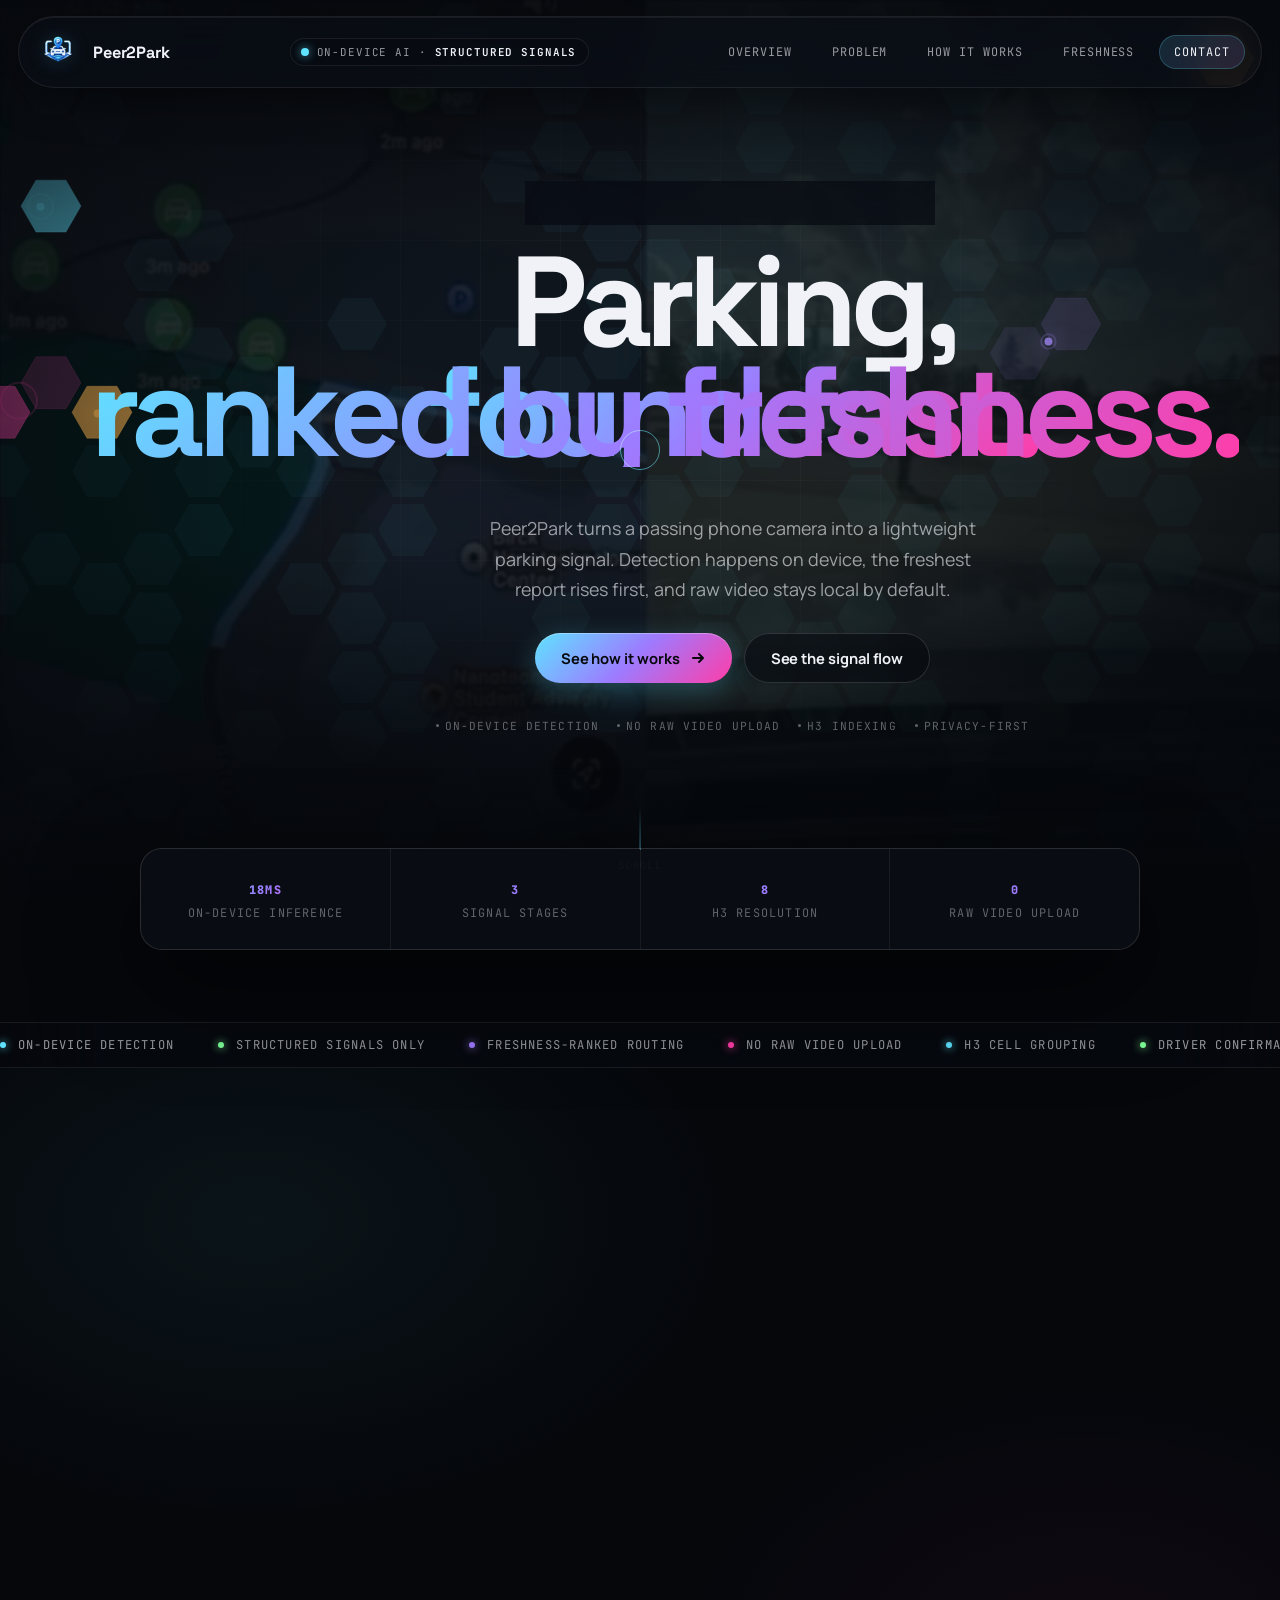
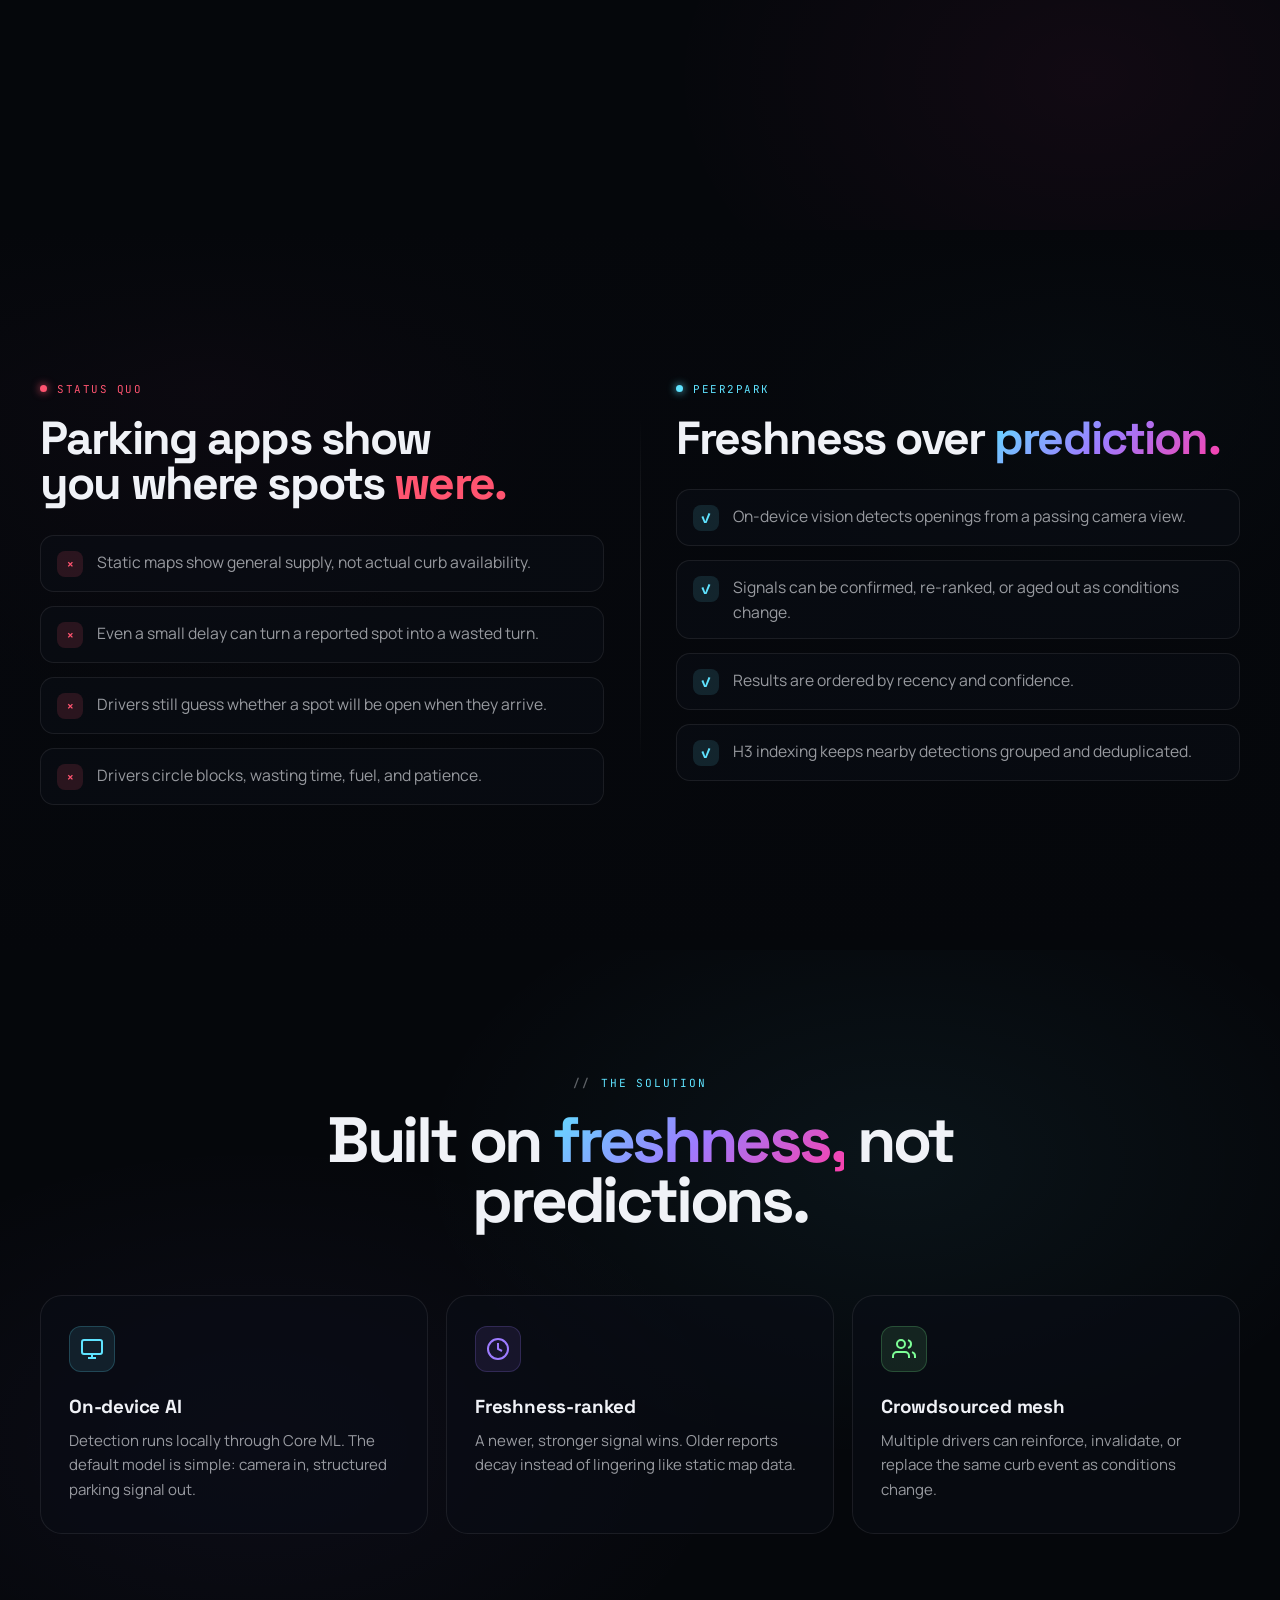
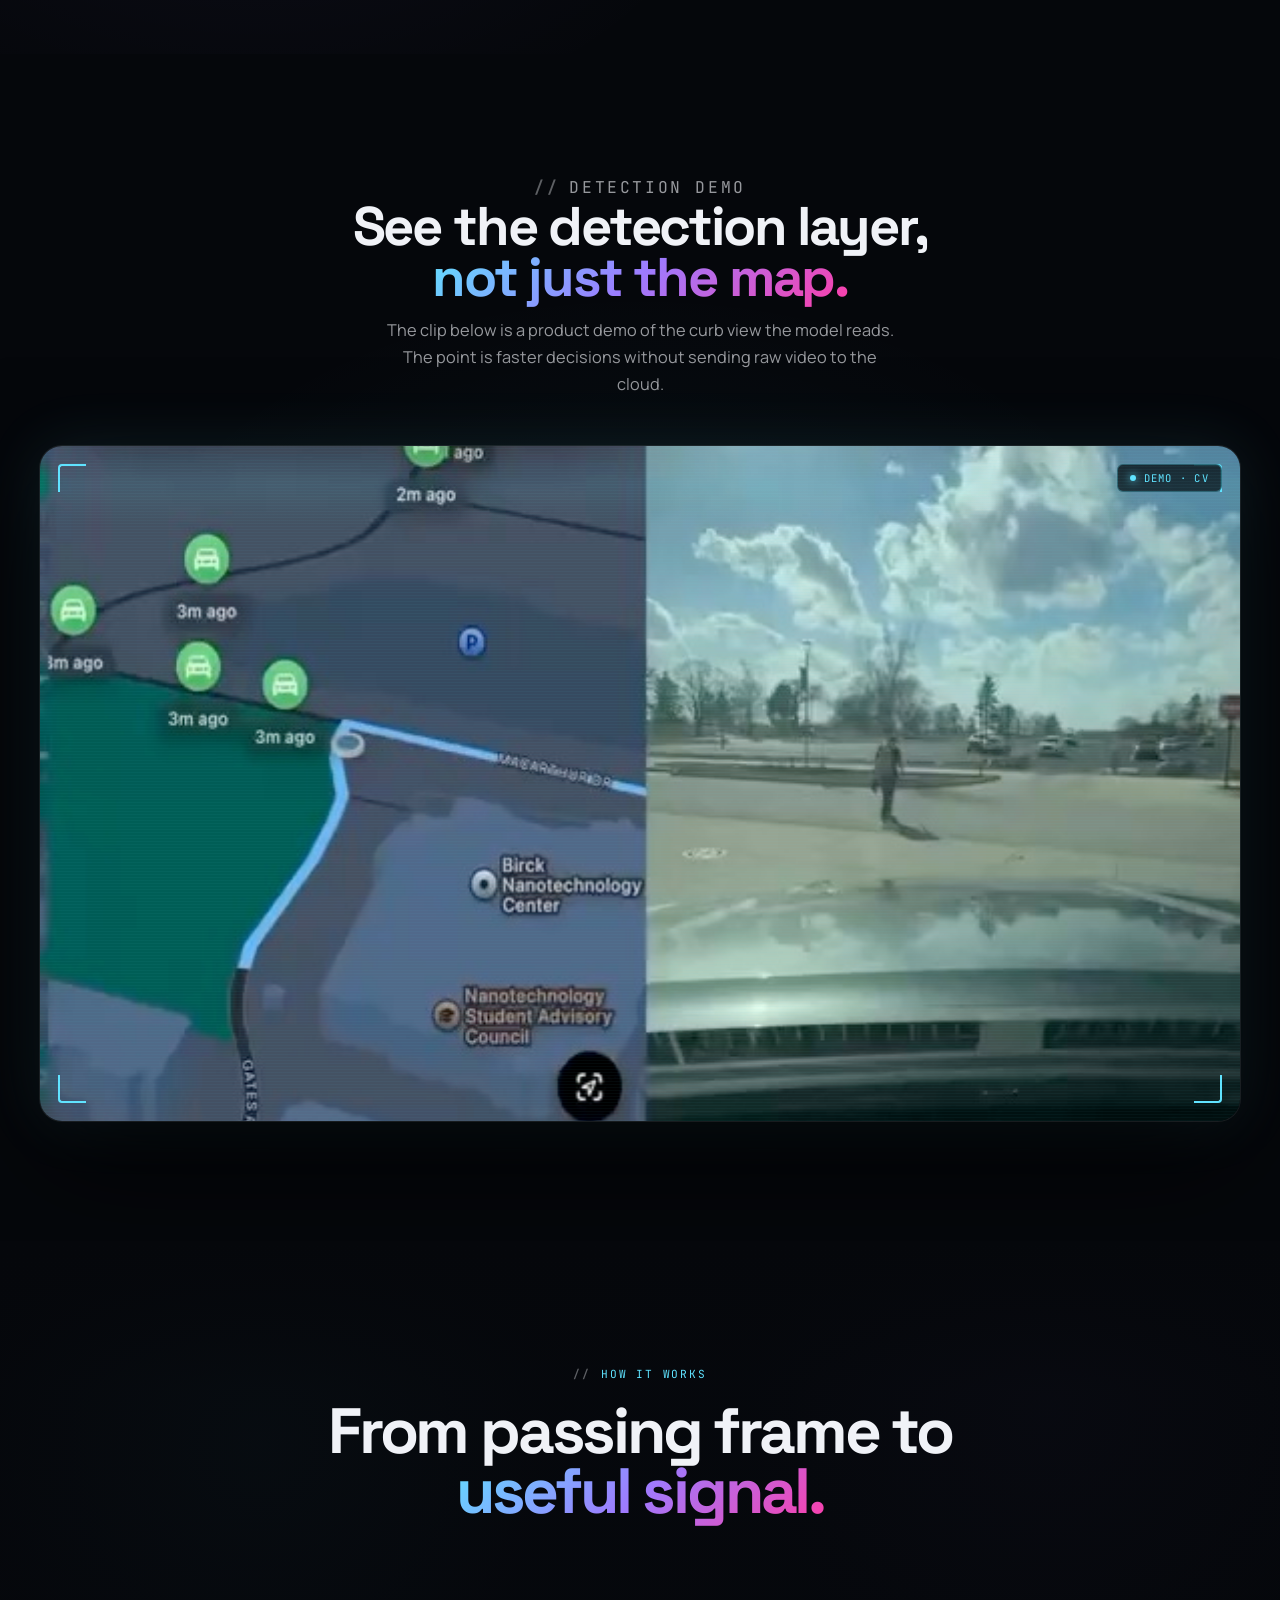
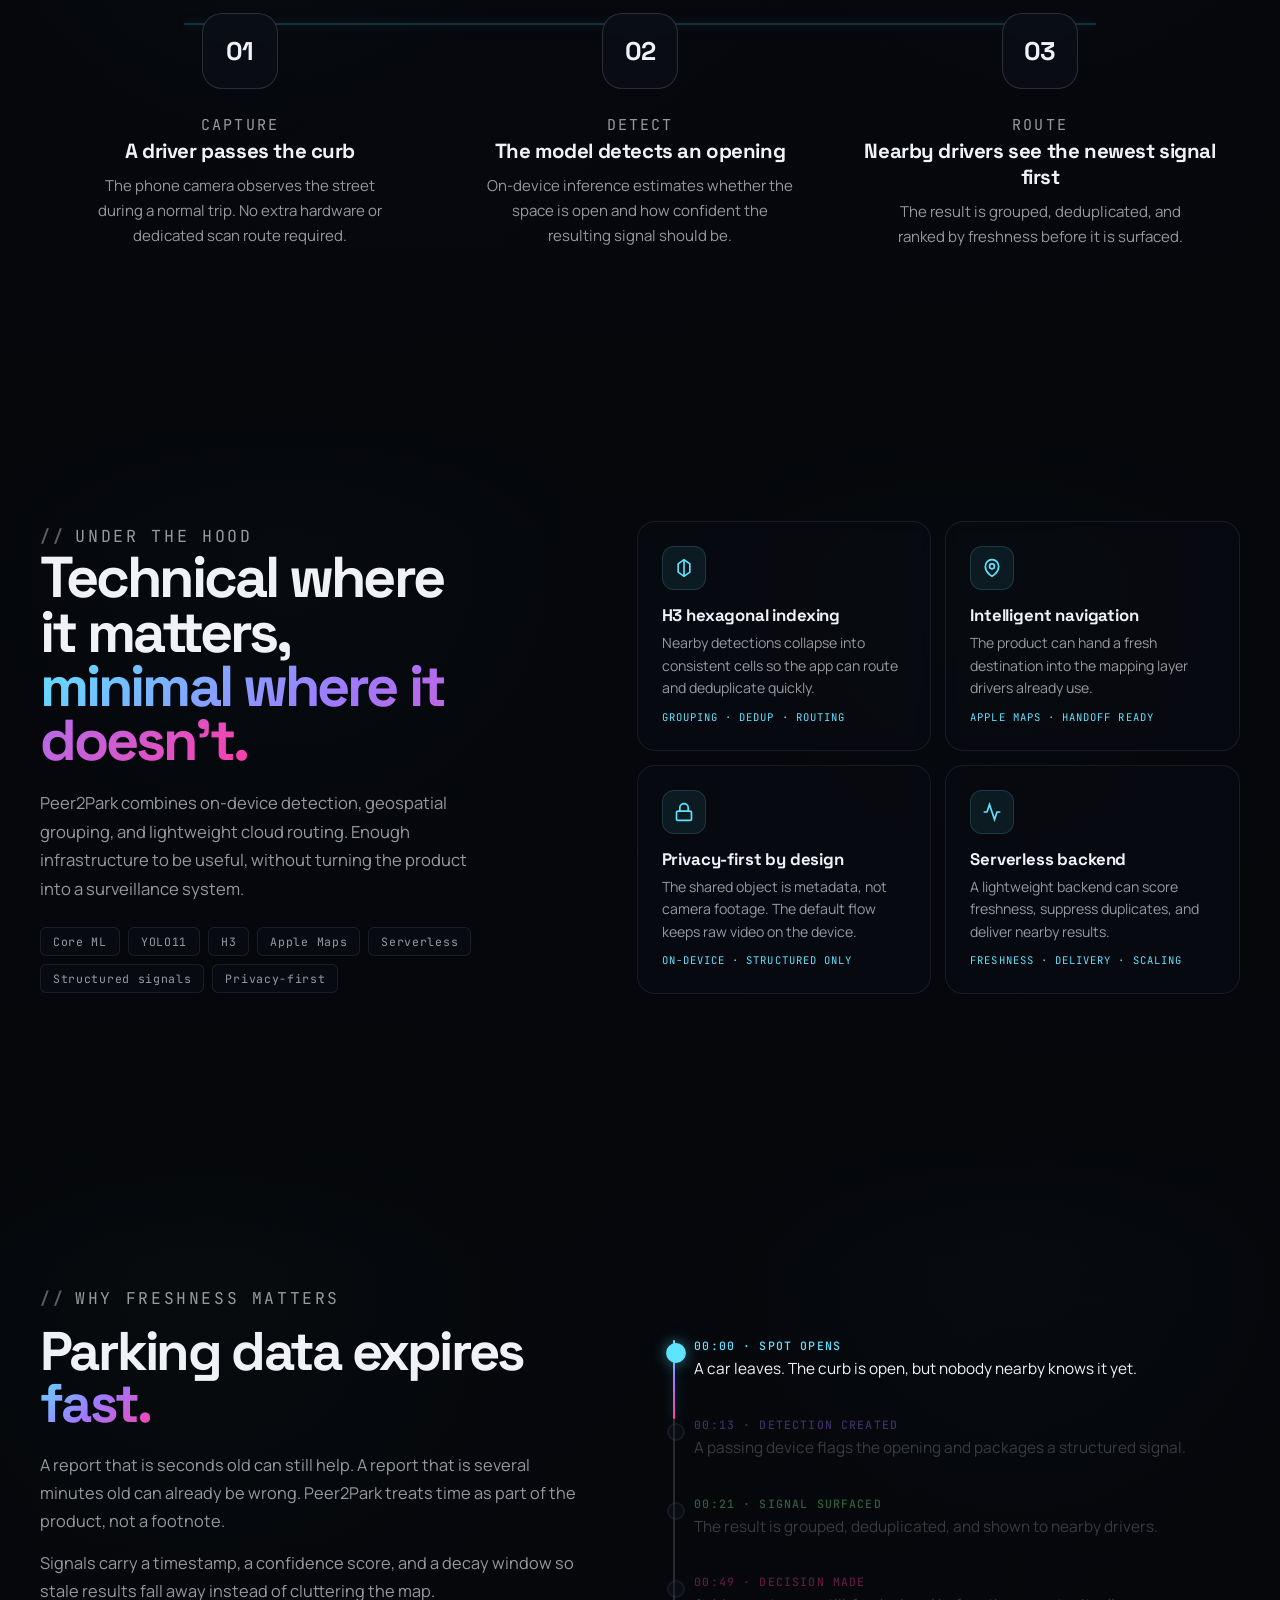
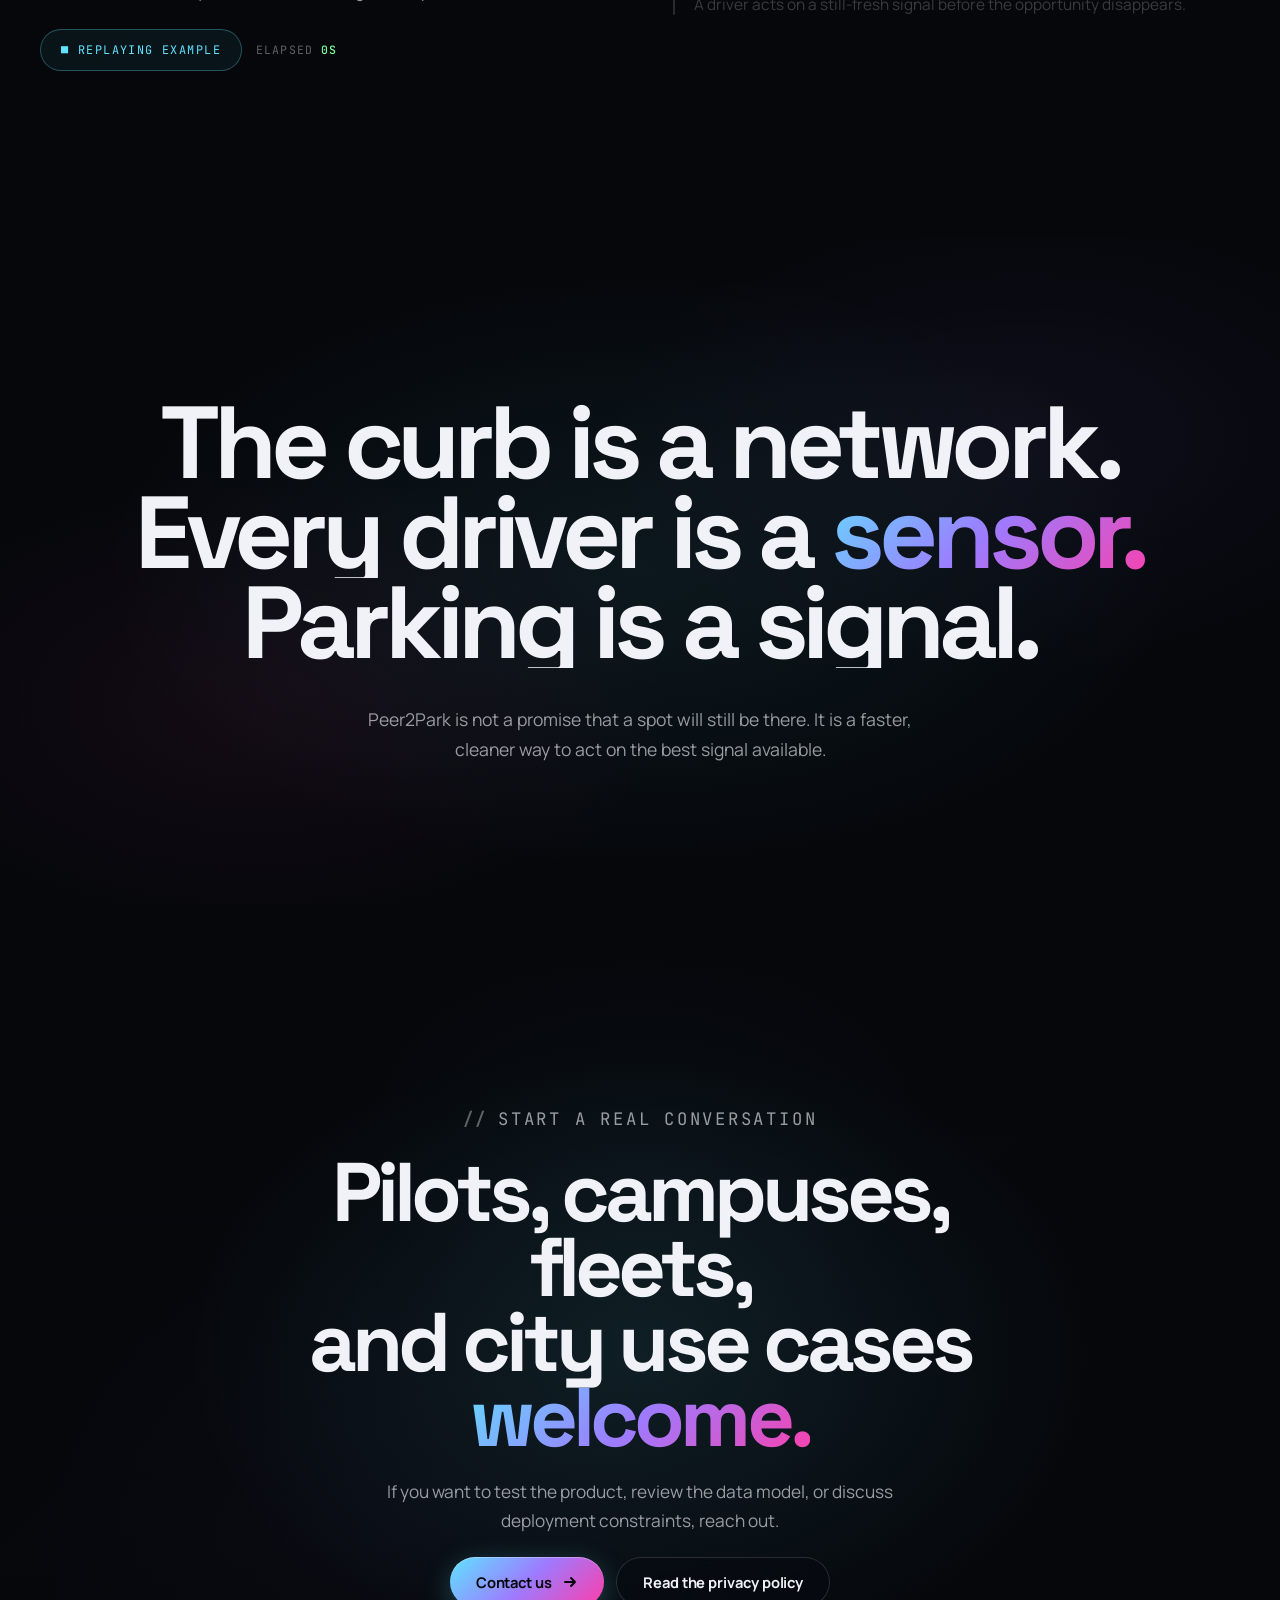
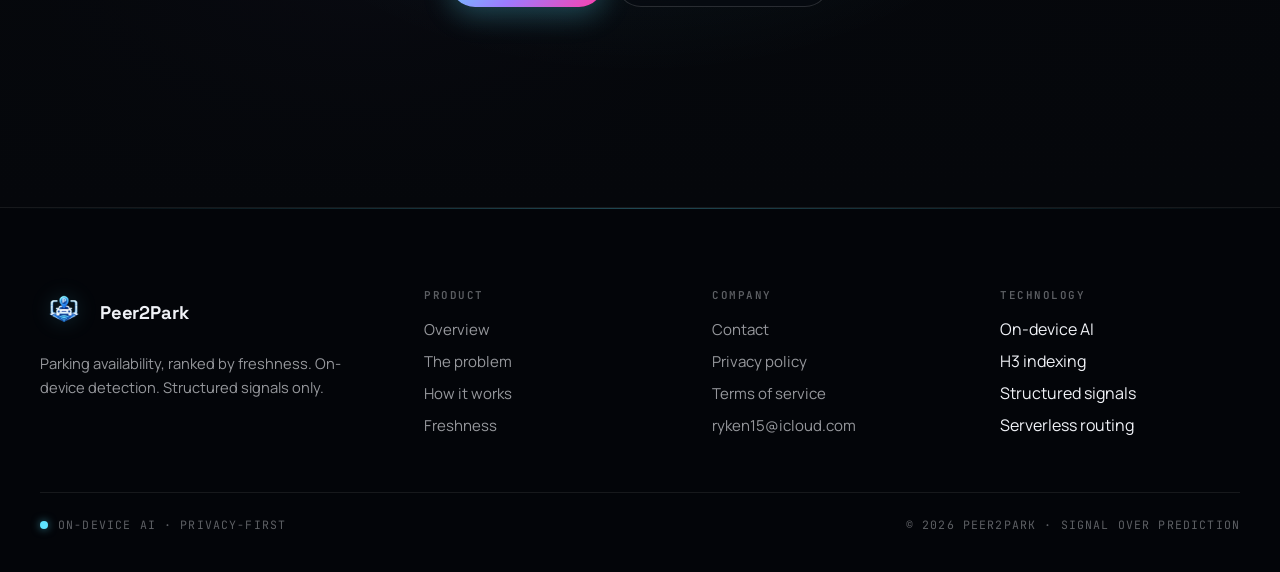
==== commit 3e5a034b: "updates" ====
--- a/index.html
+++ b/index.html
@@ -3,35 +3,56 @@
 <head>
     <meta charset="utf-8">
     <meta name="viewport" content="width=device-width, initial-scale=1">
-    <title>Peer2Park — Option D: Immersive</title>
+    <title>Peer2Park — Parking availability, ranked by freshness</title>
+    <meta name="description" content="Peer2Park uses on-device computer vision to detect open parking and share a lightweight signal ranked by freshness.">
+    <meta name="theme-color" content="#05070b">
+    <link rel="canonical" href="https://peer2park.net/">
+    <link rel="icon" type="image/png" href="/static/media/peer2park-logo.png">
+    <link rel="apple-touch-icon" href="/static/media/peer2park-logo.png">
+    <meta property="og:type" content="website">
+    <meta property="og:site_name" content="Peer2Park">
+    <meta property="og:title" content="Peer2Park — Parking availability, ranked by freshness">
+    <meta property="og:description" content="On-device computer vision turns a passing phone camera into a freshness-ranked parking signal. Privacy-first, structured signals only.">
+    <meta property="og:url" content="https://peer2park.net/">
+    <meta property="og:image" content="https://peer2park.net/static/media/peer2park-logo.png">
+    <meta name="twitter:card" content="summary_large_image">
+    <meta name="twitter:title" content="Peer2Park — Parking availability, ranked by freshness">
+    <meta name="twitter:description" content="On-device computer vision turns a passing phone camera into a freshness-ranked parking signal.">
+    <meta name="twitter:image" content="https://peer2park.net/static/media/peer2park-logo.png">
     <link rel="preconnect" href="https://fonts.googleapis.com">
     <link rel="preconnect" href="https://fonts.gstatic.com" crossorigin>
-    <link href="https://fonts.googleapis.com/css2?family=Archivo:wght@400;500;700;800;900&family=Bebas+Neue&family=Cormorant+Garamond:wght@400;600;700&family=DM+Serif+Display:ital@0;1&family=IBM+Plex+Mono:wght@400;500;600&family=IBM+Plex+Sans:wght@400;500;600;700&family=JetBrains+Mono:wght@400;700&family=Manrope:wght@400;500;600;700;800&family=Newsreader:opsz,wght@6..72,400;6..72,600&family=Sora:wght@400;600;700;800&family=Space+Grotesk:wght@400;500;700&display=swap" rel="stylesheet">
+    <link href="https://fonts.googleapis.com/css2?family=Archivo:wght@400;500;700;800;900&family=Bebas+Neue&family=Cormorant+Garamond:wght@400;600;700&family=DM+Serif+Display:ital@0;1&family=IBM+Plex+Mono:wght@400;500;600&family=IBM+Plex+Sans:wght@400;500;600;700&family=JetBrains+Mono:wght@400;500;700&family=Manrope:wght@400;500;600;700;800&family=Newsreader:opsz,wght@6..72,400;6..72,600&family=Sora:wght@400;600;700;800&family=Space+Grotesk:wght@400;500;700&display=swap" rel="stylesheet">
     <link rel="stylesheet" href="/static/css/base.css">
     <link rel="stylesheet" href="/static/css/immersive.css">
 </head>
 <body class="afterglow-stage peer-home">
     <header class="shell-bar shell-bar-home">
         <a class="shell-home" href="/">
-            <img class="shell-logo" src="/static/media/peer2park-mark.svg" alt="Peer2Park logo">
+            <img class="shell-logo" src="/static/media/peer2park-logo.png" alt="Peer2Park logo">
             <span>Peer2Park</span>
         </a>
+        <div class="shell-status" aria-live="polite">
+            <span class="od-pulse"></span>
+            <span>On-device AI · <strong>Structured signals</strong></span>
+        </div>
         <nav class="shell-nav" aria-label="Page">
-            <a class="shell-link" href="#live-signal">Live signal</a>
-            <a class="shell-link" href="#problem-solution">The problem</a>
+            <a class="shell-link" href="#live-signal">Overview</a>
+            <a class="shell-link" href="#problem-solution">Problem</a>
             <a class="shell-link" href="#how">How it works</a>
-            <a class="shell-link shell-link-strong" href="#freshness">Why freshness matters</a>
-            <a class="shell-link" href="/contact-us/">Contact us</a>
-            <a class="shell-link" href="/privacy-policy/">Privacy policy</a>
+            <a class="shell-link" href="#freshness">Freshness</a>
+            <a class="shell-link shell-link-strong" href="/contact-us/">Contact</a>
         </nav>
     </header>
 
     <main class="page-root">
         <section class="od-page">
+            <!-- ============================================================
+                 HERO — interactive hex mesh
+                 ============================================================ -->
             <section class="od-hero" id="live-signal">
-                <div class="od-hero-video">
+                <canvas class="od-hero-canvas" data-hex-canvas aria-hidden="true"></canvas>
+                <div class="od-hero-video" aria-hidden="true">
                     <div class="video-panel">
-                        <div class="video-panel-label"></div>
                         <video
                             class="site-video"
                             playsinline
@@ -44,33 +65,44 @@
                             poster="/static/media/timeline-2-poster.jpg"
                         >
                             <source src="/static/media/timeline-2.mp4" type="video/mp4">
-                            Your browser could not play this video.
                         </video>
-                        <div class="video-fallback" hidden data-video-fallback>
-                            Video failed to play in this browser preview. Open the file directly or switch preview browser.
-                        </div>
-                    </div>
-                </div>
+                    </div>
+                </div>
+                <div class="od-hero-grid-overlay" aria-hidden="true"></div>
                 <div class="od-hero-scrim" aria-hidden="true"></div>
 
                 <div class="od-hero-content">
                     <div class="od-hero-tag od-reveal">
                         <span class="od-pulse"></span>
-                        On-device computer vision
+                        <span>SIG · OVERVIEW</span>
+                        <span class="od-divider"></span>
+                        <em>On-device computer vision</em>
                     </div>
                     <h1 class="od-reveal od-reveal-delay-1">
-                        Parking found<br>in <em>real time.</em>
+                        Parking,<br>
+                        <span class="od-word-swap" data-word-swap>
+                            <span>found fast.</span>
+                            <span>ranked by freshness.</span>
+                            <span>shared as signal.</span>
+                            <span>clear enough to act.</span>
+                        </span>
                     </h1>
                     <p class="od-hero-sub od-reveal od-reveal-delay-2">
-                        Your dashcam becomes a parking sensor. On-device AI detects open spots
-                        as you drive and shares them before they disappear.
+                        Peer2Park turns a passing phone camera into a lightweight parking signal. Detection happens on device,
+                        the freshest report rises first, and raw video stays local by default.
                     </p>
                     <div class="od-hero-ctas od-reveal od-reveal-delay-3">
                         <a class="od-btn od-btn-primary" href="#how">
                             See how it works
-                            <svg width="16" height="16" viewBox="0 0 16 16" fill="none"><path d="M3 8h10M9 4l4 4-4 4" stroke="currentColor" stroke-width="2" stroke-linecap="round" stroke-linejoin="round"/></svg>
+                            <svg width="16" height="16" viewBox="0 0 16 16" fill="none" aria-hidden="true"><path d="M3 8h10M9 4l4 4-4 4" stroke="currentColor" stroke-width="2" stroke-linecap="round" stroke-linejoin="round"/></svg>
                         </a>
-                        <a class="od-btn od-btn-ghost" href="#freshness">Why freshness matters</a>
+                        <a class="od-btn od-btn-ghost" href="#live-console">See the signal flow</a>
+                    </div>
+                    <div class="od-hero-meta od-reveal od-reveal-delay-4">
+                        <span>On-device detection</span>
+                        <span>No raw video upload</span>
+                        <span>H3 indexing</span>
+                        <span>Privacy-first</span>
                     </div>
                 </div>
 
@@ -80,105 +112,188 @@
                 </div>
             </section>
 
+            <!-- ============================================================
+                 STATS FLOAT
+                 ============================================================ -->
             <div class="od-stats-float od-reveal">
                 <div class="od-stats-row">
-                    <div class="od-stat"><strong>&lt;60s</strong><span>Report age</span></div>
-                    <div class="od-stat"><strong>94%</strong><span>AI accuracy</span></div>
-                    <div class="od-stat"><strong>~460m</strong><span>H3 precision</span></div>
-                    <div class="od-stat"><strong>20m</strong><span>Dedup radius</span></div>
+                    <div class="od-stat">
+                        <strong><span data-counter="18" data-suffix="ms">18ms</span></strong>
+                        <span>On-device inference</span>
+                    </div>
+                    <div class="od-stat">
+                        <strong><span data-counter="3">3</span></strong>
+                        <span>Signal stages</span>
+                    </div>
+                    <div class="od-stat">
+                        <strong><span data-counter="8">8</span></strong>
+                        <span>H3 resolution</span>
+                    </div>
+                    <div class="od-stat">
+                        <strong><span data-counter="0">0</span></strong>
+                        <span>Raw video upload</span>
+                    </div>
                 </div>
             </div>
 
-            <div class="od-ticker" style="margin-top: 60px;">
+            <!-- ============================================================
+                 TICKER / SIGNAL BAR
+                 ============================================================ -->
+            <div class="od-ticker" style="margin-top: 72px;">
                 <div class="od-ticker-track">
-                    <span><span class="od-ticker-dot"></span> Spot detected 18s ago near Campus Ave</span>
-                    <span><span class="od-ticker-dot"></span> YOLO confidence 94%</span>
-                    <span><span class="od-ticker-dot"></span> 3 spaces freed on Main St</span>
-                    <span><span class="od-ticker-dot"></span> Community report: Lot B clearing</span>
-                    <span><span class="od-ticker-dot"></span> Freshness window: 7 min remaining</span>
-                    <span><span class="od-ticker-dot"></span> H3 cell resolution: ~460m</span>
-                    <span><span class="od-ticker-dot"></span> Spot detected 18s ago near Campus Ave</span>
-                    <span><span class="od-ticker-dot"></span> YOLO confidence 94%</span>
-                    <span><span class="od-ticker-dot"></span> 3 spaces freed on Main St</span>
-                    <span><span class="od-ticker-dot"></span> Community report: Lot B clearing</span>
-                    <span><span class="od-ticker-dot"></span> Freshness window: 7 min remaining</span>
-                    <span><span class="od-ticker-dot"></span> H3 cell resolution: ~460m</span>
+                    <span><span class="od-ticker-dot"></span> On-device detection</span>
+                    <span><span class="od-ticker-dot is-lime"></span> Structured signals only</span>
+                    <span><span class="od-ticker-dot is-violet"></span> Freshness-ranked routing</span>
+                    <span><span class="od-ticker-dot is-magenta"></span> No raw video upload</span>
+                    <span><span class="od-ticker-dot"></span> H3 cell grouping</span>
+                    <span><span class="od-ticker-dot is-lime"></span> Driver confirmation loop</span>
+                    <span><span class="od-ticker-dot is-violet"></span> Privacy-first design</span>
+                    <span><span class="od-ticker-dot is-magenta"></span> Lightweight cloud path</span>
+                    <span><span class="od-ticker-dot"></span> On-device detection</span>
+                    <span><span class="od-ticker-dot is-lime"></span> Structured signals only</span>
+                    <span><span class="od-ticker-dot is-violet"></span> Freshness-ranked routing</span>
+                    <span><span class="od-ticker-dot is-magenta"></span> No raw video upload</span>
+                    <span><span class="od-ticker-dot"></span> H3 cell grouping</span>
+                    <span><span class="od-ticker-dot is-lime"></span> Driver confirmation loop</span>
                 </div>
             </div>
 
+            <!-- ============================================================
+                 LIVE CONSOLE — terminal feed + counters
+                 ============================================================ -->
+            <section class="od-console-section" id="live-console">
+                <div class="od-console-inner">
+                    <div class="od-console-copy od-reveal">
+                        <p class="od-eyebrow">Signal flow</p>
+                        <h2>How a parking signal<br>moves.</h2>
+                        <p>This panel is an illustrative walkthrough of the product flow, not a live network view. It shows the product logic in the same visual language as the rest of the site.</p>
+                        <div class="od-counter-grid">
+                            <div class="od-counter od-reveal od-reveal-delay-1">
+                                <p class="od-counter-label">Shared fields</p>
+                                <div class="od-counter-value">
+                                    <span data-counter="4" data-duration="1200">0</span>
+                                    <span class="od-counter-unit">core</span>
+                                </div>
+                            </div>
+                            <div class="od-counter od-reveal od-reveal-delay-2">
+                                <p class="od-counter-label">Freshness window</p>
+                                <div class="od-counter-value">
+                                    <span data-counter="7" data-duration="1400">0</span>
+                                    <span class="od-counter-unit">min</span>
+                                </div>
+                            </div>
+                            <div class="od-counter od-reveal od-reveal-delay-3">
+                                <p class="od-counter-label">Dedup radius</p>
+                                <div class="od-counter-value">
+                                    <span data-counter="20" data-duration="1200">0</span>
+                                    <span class="od-counter-unit">m</span>
+                                </div>
+                            </div>
+                            <div class="od-counter od-reveal od-reveal-delay-4">
+                                <p class="od-counter-label">Median inference</p>
+                                <div class="od-counter-value">
+                                    <span data-counter="18" data-duration="1400">0</span>
+                                    <span class="od-counter-unit">ms</span>
+                                </div>
+                            </div>
+                        </div>
+                    </div>
+                    <div class="od-terminal od-reveal od-reveal-delay-1" role="log" aria-live="polite">
+                        <div class="od-terminal-head">
+                            <div class="od-terminal-dots"><i></i><i></i><i></i></div>
+                            <span class="od-terminal-title">peer2park · example-flow.log</span>
+                            <span class="od-terminal-live">Example</span>
+                        </div>
+                        <div class="od-terminal-body" data-terminal-body></div>
+                    </div>
+                </div>
+            </section>
+
+            <!-- ============================================================
+                 PROBLEM vs SOLUTION split
+                 ============================================================ -->
             <section class="od-section-img" id="problem-solution">
                 <div class="od-section-bg od-problem-bg"></div>
                 <div class="od-section-scrim od-problem-scrim"></div>
                 <div class="od-section-inner">
                     <div class="od-split-layout">
-                        <div>
-                            <p class="od-eyebrow od-reveal" style="color: #f87171;">The problem</p>
-                            <h2 class="od-reveal od-reveal-delay-1">Parking apps show you where spots <em style="font-style: normal; color: #f87171;">were.</em></h2>
+                        <div class="od-split-side is-stale">
+                            <div class="od-split-label is-stale">
+                                <span class="dot"></span> Status quo
+                            </div>
+                            <h2 class="od-reveal">Parking apps show you where spots <em>were.</em></h2>
                             <ul class="od-problem-list">
-                                <li class="od-reveal od-reveal-delay-1"><span class="od-x">&times;</span> Static maps show theoretical parking, not real availability</li>
-                                <li class="od-reveal od-reveal-delay-2"><span class="od-x">&times;</span> Data goes stale in seconds, apps update in minutes</li>
-                                <li class="od-reveal od-reveal-delay-3"><span class="od-x">&times;</span> No way to know if a spot is open when you arrive</li>
-                                <li class="od-reveal od-reveal-delay-4"><span class="od-x">&times;</span> Drivers circle blocks wasting time and fuel</li>
+                                <li class="od-reveal od-reveal-delay-1"><span class="od-x">&times;</span>Static maps show general supply, not actual curb availability.</li>
+                                <li class="od-reveal od-reveal-delay-2"><span class="od-x">&times;</span>Even a small delay can turn a reported spot into a wasted turn.</li>
+                                <li class="od-reveal od-reveal-delay-3"><span class="od-x">&times;</span>Drivers still guess whether a spot will be open when they arrive.</li>
+                                <li class="od-reveal od-reveal-delay-4"><span class="od-x">&times;</span>Drivers circle blocks, wasting time, fuel, and patience.</li>
                             </ul>
                         </div>
-                        <div>
-                            <p class="od-eyebrow od-reveal" style="color: #69d9ff;">Peer2Park</p>
-                            <h2 class="od-reveal od-reveal-delay-1">Freshness over <em style="font-style: normal; color: #69d9ff;">prediction.</em></h2>
+                        <div class="od-split-side is-fresh">
+                            <div class="od-split-label is-fresh">
+                                <span class="dot"></span> Peer2Park
+                            </div>
+                            <h2 class="od-reveal">Freshness over <em>prediction.</em></h2>
                             <ul class="od-solution-list">
-                                <li class="od-reveal od-reveal-delay-1"><span class="od-check">&#x2713;</span> On-device YOLO AI detects spots from live dashcam footage</li>
-                                <li class="od-reveal od-reveal-delay-2"><span class="od-check">&#x2713;</span> Crowdsourced reports confirm availability in real time</li>
-                                <li class="od-reveal od-reveal-delay-3"><span class="od-check">&#x2713;</span> Spots ranked by recency, not popularity or distance</li>
-                                <li class="od-reveal od-reveal-delay-4"><span class="od-check">&#x2713;</span> H3 hex-grid indexing for precise geospatial accuracy</li>
+                                <li class="od-reveal od-reveal-delay-1"><span class="od-check">&#x2713;</span>On-device vision detects openings from a passing camera view.</li>
+                                <li class="od-reveal od-reveal-delay-2"><span class="od-check">&#x2713;</span>Signals can be confirmed, re-ranked, or aged out as conditions change.</li>
+                                <li class="od-reveal od-reveal-delay-3"><span class="od-check">&#x2713;</span>Results are ordered by recency and confidence.</li>
+                                <li class="od-reveal od-reveal-delay-4"><span class="od-check">&#x2713;</span>H3 indexing keeps nearby detections grouped and deduplicated.</li>
                             </ul>
                         </div>
                     </div>
                 </div>
             </section>
 
+            <!-- ============================================================
+                 SOLUTION CARDS
+                 ============================================================ -->
             <section class="od-solution">
                 <div class="od-solution-bg"></div>
                 <div class="od-solution-inner">
                     <div class="od-solution-header od-reveal">
-                        <p class="od-eyebrow">The solution</p>
+                        <p class="od-eyebrow">The Solution</p>
                         <h2>Built on <em>freshness,</em> not predictions.</h2>
                     </div>
                     <div class="od-cards">
                         <article class="od-card od-reveal od-reveal-delay-1">
                             <div class="od-card-icon od-card-icon-blue">
-                                <svg width="24" height="24" viewBox="0 0 24 24" fill="none" stroke="#69d9ff" stroke-width="2"><rect x="2" y="3" width="20" height="14" rx="2"/><line x1="8" y1="21" x2="16" y2="21"/><line x1="12" y1="17" x2="12" y2="21"/></svg>
+                                <svg width="24" height="24" viewBox="0 0 24 24" fill="none" stroke="#5fe3ff" stroke-width="2" aria-hidden="true"><rect x="2" y="3" width="20" height="14" rx="2"/><line x1="8" y1="21" x2="16" y2="21"/><line x1="12" y1="17" x2="12" y2="21"/></svg>
                             </div>
                             <h3>On-device AI</h3>
-                            <p>YOLO11 and YOLOv26n-OBB run via Core ML. Your camera feed never leaves the device.</p>
+                            <p>Detection runs locally through Core ML. The default model is simple: camera in, structured parking signal out.</p>
                         </article>
                         <article class="od-card od-reveal od-reveal-delay-2">
                             <div class="od-card-icon od-card-icon-purple">
-                                <svg width="24" height="24" viewBox="0 0 24 24" fill="none" stroke="#a78bfa" stroke-width="2"><circle cx="12" cy="12" r="10"/><polyline points="12 6 12 12 16 14"/></svg>
+                                <svg width="24" height="24" viewBox="0 0 24 24" fill="none" stroke="#9d7bff" stroke-width="2" aria-hidden="true"><circle cx="12" cy="12" r="10"/><polyline points="12 6 12 12 16 14"/></svg>
                             </div>
                             <h3>Freshness-ranked</h3>
-                            <p>Spots sorted by recency, not popularity. The newest signal always surfaces first.</p>
+                            <p>A newer, stronger signal wins. Older reports decay instead of lingering like static map data.</p>
                         </article>
                         <article class="od-card od-reveal od-reveal-delay-3">
                             <div class="od-card-icon od-card-icon-green">
-                                <svg width="24" height="24" viewBox="0 0 24 24" fill="none" stroke="#34d399" stroke-width="2"><path d="M17 21v-2a4 4 0 0 0-4-4H5a4 4 0 0 0-4 4v2"/><circle cx="9" cy="7" r="4"/><path d="M23 21v-2a4 4 0 0 0-3-3.87"/><path d="M16 3.13a4 4 0 0 1 0 7.75"/></svg>
-                            </div>
-                            <h3>Crowdsourced</h3>
-                            <p>Every driver is a sensor. The more people drive, the fresher the data for everyone.</p>
+                                <svg width="24" height="24" viewBox="0 0 24 24" fill="none" stroke="#7dff97" stroke-width="2" aria-hidden="true"><path d="M17 21v-2a4 4 0 0 0-4-4H5a4 4 0 0 0-4 4v2"/><circle cx="9" cy="7" r="4"/><path d="M23 21v-2a4 4 0 0 0-3-3.87"/><path d="M16 3.13a4 4 0 0 1 0 7.75"/></svg>
+                            </div>
+                            <h3>Crowdsourced mesh</h3>
+                            <p>Multiple drivers can reinforce, invalidate, or replace the same curb event as conditions change.</p>
                         </article>
                     </div>
                 </div>
             </section>
 
+            <!-- ============================================================
+                 LIVE CAPTURE — dashcam HUD
+                 ============================================================ -->
             <section class="od-video-section">
                 <div class="od-video-section-bg"></div>
                 <div class="od-video-inner">
                     <div class="od-video-header od-reveal">
-                        <p class="od-eyebrow">Live capture</p>
-                        <h2>See the street through AI eyes.</h2>
-                        <p>Real dashcam footage processed by on-device computer vision in real time.</p>
+                        <p class="od-eyebrow">Detection demo</p>
+                        <h2>See the detection layer,<br><em>not just the map.</em></h2>
+                        <p>The clip below is a product demo of the curb view the model reads. The point is faster decisions without sending raw video to the cloud.</p>
                     </div>
                     <div class="od-video-frame od-reveal od-reveal-delay-1">
                         <div class="video-panel">
-                            <div class="video-panel-label"></div>
                             <video
                                 class="site-video"
                                 playsinline
@@ -194,42 +309,59 @@
                                 Your browser could not play this video.
                             </video>
                             <div class="video-fallback" hidden data-video-fallback>
-                                Video failed to play in this browser preview. Open the file directly or switch preview browser.
-                            </div>
-                        </div>
-                        <div class="od-video-glow"></div>
-                    </div>
-                </div>
-            </section>
-
+                                Video failed to play in this preview. Open the file directly or switch preview browser.
+                            </div>
+                        </div>
+                        <div class="od-video-hud">
+                            <span class="od-hud-corner tl"></span>
+                            <span class="od-hud-corner tr"></span>
+                            <span class="od-hud-corner bl"></span>
+                            <span class="od-hud-corner br"></span>
+                            <div class="od-hud-tag">DEMO · CV</div>
+                            <div class="od-hud-sweep"></div>
+                            <div class="od-hud-scanline"></div>
+                        </div>
+                    </div>
+                </div>
+            </section>
+
+            <!-- ============================================================
+                 HOW IT WORKS — pipeline
+                 ============================================================ -->
             <section class="od-section-img" id="how">
                 <div class="od-section-bg od-how-bg"></div>
                 <div class="od-section-scrim od-how-scrim"></div>
                 <div class="od-section-inner">
                     <div class="od-how-header od-reveal">
                         <p class="od-eyebrow">How it works</p>
-                        <h2>From drive-by to decision in seconds.</h2>
-                    </div>
-                    <div class="od-steps">
+                        <h2>From passing frame to<br><em>useful signal.</em></h2>
+                    </div>
+                    <div class="od-pipeline">
                         <article class="od-step od-reveal od-reveal-delay-1">
-                            <div class="od-step-num">01</div>
-                            <h3>Drive captures the street</h3>
-                            <p>Your phone's camera passively records as you drive. No hardware, no setup. Just your commute.</p>
+                            <div class="od-step-badge">01</div>
+                            <p class="od-step-num">Capture</p>
+                            <h3>A driver passes the curb</h3>
+                            <p>The phone camera observes the street during a normal trip. No extra hardware or dedicated scan route required.</p>
                         </article>
                         <article class="od-step od-reveal od-reveal-delay-2">
-                            <div class="od-step-num">02</div>
-                            <h3>AI spots the openings</h3>
-                            <p>YOLO models run on-device via Core ML, detecting spots with 94% confidence in real time.</p>
+                            <div class="od-step-badge">02</div>
+                            <p class="od-step-num">Detect</p>
+                            <h3>The model detects an opening</h3>
+                            <p>On-device inference estimates whether the space is open and how confident the resulting signal should be.</p>
                         </article>
                         <article class="od-step od-reveal od-reveal-delay-3">
-                            <div class="od-step-num">03</div>
-                            <h3>Nearby drivers decide fast</h3>
-                            <p>Fresh detections surface to drivers nearby, ranked by recency. The newer the signal, the better.</p>
+                            <div class="od-step-badge">03</div>
+                            <p class="od-step-num">Route</p>
+                            <h3>Nearby drivers see the newest signal first</h3>
+                            <p>The result is grouped, deduplicated, and ranked by freshness before it is surfaced.</p>
                         </article>
                     </div>
                 </div>
             </section>
 
+            <!-- ============================================================
+                 TECH STACK
+                 ============================================================ -->
             <section class="od-section-img" id="tech">
                 <div class="od-section-bg od-tech-bg"></div>
                 <div class="od-section-scrim od-tech-scrim"></div>
@@ -237,39 +369,67 @@
                     <div class="od-tech-layout">
                         <div class="od-tech-copy od-reveal">
                             <p class="od-eyebrow">Under the hood</p>
-                            <h2>Real engineering, not <em>parking promises.</em></h2>
-                            <p>Built on proven ML models, serverless infrastructure, and privacy-first principles.</p>
+                            <h2>Technical where it matters,<br><em>minimal where it doesn&apos;t.</em></h2>
+                            <p>Peer2Park combines on-device detection, geospatial grouping, and lightweight cloud routing. Enough infrastructure to be useful, without turning the product into a surveillance system.</p>
+                            <div class="od-tech-chips">
+                                <span class="od-tech-chip">Core ML</span>
+                                <span class="od-tech-chip">YOLO11</span>
+                                <span class="od-tech-chip">H3</span>
+                                <span class="od-tech-chip">Apple Maps</span>
+                                <span class="od-tech-chip">Serverless</span>
+                                <span class="od-tech-chip">Structured signals</span>
+                                <span class="od-tech-chip">Privacy-first</span>
+                            </div>
                         </div>
                         <div class="od-tech-list">
                             <div class="od-tech-item od-reveal od-reveal-delay-1">
                                 <div class="od-tech-item-icon">
-                                    <svg width="24" height="24" viewBox="0 0 24 24" fill="none" stroke="#69d9ff" stroke-width="2"><polygon points="12 2 19 7 19 17 12 22 5 17 5 7"/><line x1="12" y1="2" x2="12" y2="22"/></svg>
-                                </div>
-                                <div><h4>H3 hexagonal indexing</h4><p>Resolution-8 cells for geospatial queries and 20m deduplication.</p></div>
+                                    <svg width="20" height="20" viewBox="0 0 24 24" fill="none" stroke="#5fe3ff" stroke-width="2" aria-hidden="true"><polygon points="12 2 19 7 19 17 12 22 5 17 5 7"/><line x1="12" y1="2" x2="12" y2="22"/></svg>
+                                </div>
+                                <div>
+                                    <h4>H3 hexagonal indexing</h4>
+                                    <p>Nearby detections collapse into consistent cells so the app can route and deduplicate quickly.</p>
+                                    <span class="od-tech-meta">grouping · dedup · routing</span>
+                                </div>
                             </div>
                             <div class="od-tech-item od-reveal od-reveal-delay-2">
                                 <div class="od-tech-item-icon">
-                                    <svg width="24" height="24" viewBox="0 0 24 24" fill="none" stroke="#69d9ff" stroke-width="2"><path d="M12 22s-8-4.5-8-11.8A8 8 0 0 1 12 2a8 8 0 0 1 8 8.2c0 7.3-8 11.8-8 11.8z"/><circle cx="12" cy="10" r="3"/></svg>
-                                </div>
-                                <div><h4>Intelligent navigation</h4><p>Apple Maps integration with voice search and hands-free guidance.</p></div>
+                                    <svg width="20" height="20" viewBox="0 0 24 24" fill="none" stroke="#5fe3ff" stroke-width="2" aria-hidden="true"><path d="M12 22s-8-4.5-8-11.8A8 8 0 0 1 12 2a8 8 0 0 1 8 8.2c0 7.3-8 11.8-8 11.8z"/><circle cx="12" cy="10" r="3"/></svg>
+                                </div>
+                                <div>
+                                    <h4>Intelligent navigation</h4>
+                                    <p>The product can hand a fresh destination into the mapping layer drivers already use.</p>
+                                    <span class="od-tech-meta">Apple Maps · handoff ready</span>
+                                </div>
                             </div>
                             <div class="od-tech-item od-reveal od-reveal-delay-3">
                                 <div class="od-tech-item-icon">
-                                    <svg width="24" height="24" viewBox="0 0 24 24" fill="none" stroke="#69d9ff" stroke-width="2"><rect x="3" y="11" width="18" height="11" rx="2"/><path d="M7 11V7a5 5 0 0 1 10 0v4"/></svg>
-                                </div>
-                                <div><h4>Privacy-first</h4><p>All ML on-device. No raw footage shared. Only structured data leaves your phone.</p></div>
+                                    <svg width="20" height="20" viewBox="0 0 24 24" fill="none" stroke="#5fe3ff" stroke-width="2" aria-hidden="true"><rect x="3" y="11" width="18" height="11" rx="2"/><path d="M7 11V7a5 5 0 0 1 10 0v4"/></svg>
+                                </div>
+                                <div>
+                                    <h4>Privacy-first by design</h4>
+                                    <p>The shared object is metadata, not camera footage. The default flow keeps raw video on the device.</p>
+                                    <span class="od-tech-meta">on-device · structured only</span>
+                                </div>
                             </div>
                             <div class="od-tech-item od-reveal od-reveal-delay-4">
                                 <div class="od-tech-item-icon">
-                                    <svg width="24" height="24" viewBox="0 0 24 24" fill="none" stroke="#69d9ff" stroke-width="2"><path d="M22 12h-4l-3 9L9 3l-3 9H2"/></svg>
-                                </div>
-                                <div><h4>Serverless backend</h4><p>AWS Lambda, DynamoDB, and API Gateway. Scales with every new driver.</p></div>
-                            </div>
-                        </div>
-                    </div>
-                </div>
-            </section>
-
+                                    <svg width="20" height="20" viewBox="0 0 24 24" fill="none" stroke="#5fe3ff" stroke-width="2" aria-hidden="true"><path d="M22 12h-4l-3 9L9 3l-3 9H2"/></svg>
+                                </div>
+                                <div>
+                                    <h4>Serverless backend</h4>
+                                    <p>A lightweight backend can score freshness, suppress duplicates, and deliver nearby results.</p>
+                                    <span class="od-tech-meta">freshness · delivery · scaling</span>
+                                </div>
+                            </div>
+                        </div>
+                    </div>
+                </div>
+            </section>
+
+            <!-- ============================================================
+                 FRESHNESS TIMELINE — interactive
+                 ============================================================ -->
             <section class="od-section-img" id="freshness">
                 <div class="od-section-bg od-fresh-bg"></div>
                 <div class="od-section-scrim od-fresh-scrim"></div>
@@ -277,50 +437,123 @@
                     <div class="od-fresh-layout">
                         <div class="od-fresh-copy od-reveal">
                             <p class="od-eyebrow">Why freshness matters</p>
-                            <h2>Parking data has a half-life measured in seconds.</h2>
-                            <p>A spot seen 30 seconds ago is gold. The same spot reported 10 minutes ago is a guess. Peer2Park ranks by recency because curb conditions change faster than any prediction model.</p>
-                            <p>Every report carries a timestamp, a confidence score, and a decay window. You never act on stale data.</p>
-                        </div>
-                        <div class="od-timeline od-reveal od-reveal-delay-1">
+                            <h2>Parking data expires<br><em>fast.</em></h2>
+                            <p>A report that is seconds old can still help. A report that is several minutes old can already be wrong. Peer2Park treats time as part of the product, not a footnote.</p>
+                            <p>Signals carry a timestamp, a confidence score, and a decay window so stale results fall away instead of cluttering the map.</p>
+                            <div class="od-fresh-controls">
+                                <button class="od-play-btn" type="button" data-timeline-play>
+                                    <svg viewBox="0 0 12 12" aria-hidden="true"><polygon points="2,1 11,6 2,11"/></svg>
+                                    Replay example
+                                </button>
+                                <span class="od-fresh-elapsed" data-timeline-elapsed>Elapsed <strong>0s</strong></span>
+                            </div>
+                        </div>
+                        <div class="od-timeline od-reveal od-reveal-delay-1" data-timeline>
                             <article class="od-tl-event">
-                                <span class="od-tl-time">11:42:18 — Spot opens</span>
-                                <span class="od-tl-desc">A car pulls away near the north entrance. The space is empty.</span>
+                                <span class="od-tl-time">00:00 · Spot opens</span>
+                                <span class="od-tl-desc">A car leaves. The curb is open, but nobody nearby knows it yet.</span>
                             </article>
                             <article class="od-tl-event">
-                                <span class="od-tl-time">11:42:31 — AI detects</span>
-                                <span class="od-tl-desc">A passing driver's dashcam captures the opening. YOLO inference flags the vacancy.</span>
+                                <span class="od-tl-time">00:13 · Detection created</span>
+                                <span class="od-tl-desc">A passing device flags the opening and packages a structured signal.</span>
                             </article>
                             <article class="od-tl-event">
-                                <span class="od-tl-time">11:42:39 — Signal shared</span>
-                                <span class="od-tl-desc">Detection indexed to H3 cell, surfaced to nearby drivers while still fresh.</span>
+                                <span class="od-tl-time">00:21 · Signal surfaced</span>
+                                <span class="od-tl-desc">The result is grouped, deduplicated, and shown to nearby drivers.</span>
                             </article>
                             <article class="od-tl-event">
-                                <span class="od-tl-time">11:43:07 — Parked</span>
-                                <span class="od-tl-desc">Driver 2 blocks away sees the signal, makes the turn, parks. 49 seconds total.</span>
+                                <span class="od-tl-time">00:49 · Decision made</span>
+                                <span class="od-tl-desc">A driver acts on a still-fresh signal before the opportunity disappears.</span>
                             </article>
                         </div>
                     </div>
                 </div>
             </section>
 
+            <!-- ============================================================
+                 MANIFESTO
+                 ============================================================ -->
+            <section class="od-manifesto">
+                <div class="od-manifesto-inner">
+                    <h2>
+                        <span class="line" data-manifesto-line><span>The curb is a network.</span></span>
+                        <span class="line" data-manifesto-line><span>Every driver is a <em>sensor.</em></span></span>
+                        <span class="line" data-manifesto-line><span>Parking is a signal.</span></span>
+                    </h2>
+                    <p>Peer2Park is not a promise that a spot will still be there. It is a faster, cleaner way to act on the best signal available.</p>
+                </div>
+            </section>
+
+            <!-- ============================================================
+                 CTA
+                 ============================================================ -->
             <section class="od-section-img">
                 <div class="od-section-bg od-cta-bg"></div>
                 <div class="od-section-scrim od-cta-scrim"></div>
                 <div class="od-section-inner">
                     <div class="od-cta-content od-reveal">
-                        <p class="od-eyebrow">Join the network</p>
-                        <h2>Every driver makes parking <em>smarter.</em></h2>
-                        <p>Turn your commute into shared intelligence. The more people drive, the fresher the data gets for everyone.</p>
+                        <p class="od-eyebrow">Start a real conversation</p>
+                        <h2>Pilots, campuses, fleets,<br>and city use cases <em>welcome.</em></h2>
+                        <p>If you want to test the product, review the data model, or discuss deployment constraints, reach out.</p>
                         <div class="od-hero-ctas">
                             <a class="od-btn od-btn-primary" href="/contact-us/">
                                 Contact us
-                                <svg width="16" height="16" viewBox="0 0 16 16" fill="none"><path d="M3 8h10M9 4l4 4-4 4" stroke="currentColor" stroke-width="2" stroke-linecap="round" stroke-linejoin="round"/></svg>
+                                <svg width="16" height="16" viewBox="0 0 16 16" fill="none" aria-hidden="true"><path d="M3 8h10M9 4l4 4-4 4" stroke="currentColor" stroke-width="2" stroke-linecap="round" stroke-linejoin="round"/></svg>
                             </a>
-                            <a class="od-btn od-btn-ghost" href="/privacy-policy/">Privacy policy</a>
-                        </div>
-                    </div>
-                </div>
-            </section>
+                            <a class="od-btn od-btn-ghost" href="/privacy-policy/">Read the privacy policy</a>
+                        </div>
+                    </div>
+                </div>
+            </section>
+
+            <!-- ============================================================
+                 FOOTER
+                 ============================================================ -->
+            <footer class="od-footer">
+                <div class="od-footer-inner">
+                    <div class="od-footer-brand">
+                        <a class="od-footer-mark" href="/">
+                            <img src="/static/media/peer2park-logo.png" alt="Peer2Park logo">
+                            <span>Peer2Park</span>
+                        </a>
+                        <p>Parking availability, ranked by freshness. On-device detection. Structured signals only.</p>
+                    </div>
+                    <div class="od-footer-col">
+                        <h4>Product</h4>
+                        <ul>
+                            <li><a href="#live-signal">Overview</a></li>
+                            <li><a href="#problem-solution">The problem</a></li>
+                            <li><a href="#how">How it works</a></li>
+                            <li><a href="#freshness">Freshness</a></li>
+                        </ul>
+                    </div>
+                    <div class="od-footer-col">
+                        <h4>Company</h4>
+                        <ul>
+                            <li><a href="/contact-us/">Contact</a></li>
+                            <li><a href="/privacy-policy/">Privacy policy</a></li>
+                            <li><a href="/terms-of-service/">Terms of service</a></li>
+                            <li><a href="mailto:ryken15@icloud.com">ryken15@icloud.com</a></li>
+                        </ul>
+                    </div>
+                    <div class="od-footer-col">
+                        <h4>Technology</h4>
+                        <ul>
+                            <li>On-device AI</li>
+                            <li>H3 indexing</li>
+                            <li>Structured signals</li>
+                            <li>Serverless routing</li>
+                        </ul>
+                    </div>
+                </div>
+                <div class="od-footer-base">
+                    <div class="od-footer-status">
+                        <span class="od-pulse"></span>
+                        <span>On-device AI · privacy-first</span>
+                    </div>
+                    <span>© 2026 Peer2Park · signal over prediction</span>
+                </div>
+            </footer>
         </section>
     </main>
 
--- a/static/css/immersive.css
+++ b/static/css/immersive.css
@@ -1,3 +1,64 @@
+/* =========================================================
+   Peer2Park — Signal Mesh design system
+   ========================================================= */
+
+:root {
+    --ink: #f0f2f7;
+    --ink-dim: rgba(240, 242, 247, 0.62);
+    --ink-faint: rgba(240, 242, 247, 0.38);
+    --bg: #05070b;
+    --bg-2: #0a0d14;
+    --bg-elev: rgba(255, 255, 255, 0.04);
+    --hair: rgba(255, 255, 255, 0.08);
+    --hair-strong: rgba(255, 255, 255, 0.14);
+
+    --cyan: #5fe3ff;
+    --cyan-deep: #2bb8ff;
+    --violet: #9d7bff;
+    --magenta: #ff3da8;
+    --lime: #7dff97;
+    --amber: #ffb547;
+    --red: #ff5470;
+
+    --grad-signal: linear-gradient(135deg, #5fe3ff 0%, #9d7bff 50%, #ff3da8 100%);
+    --grad-fresh:  linear-gradient(135deg, #7dff97 0%, #5fe3ff 100%);
+    --grad-heat:   linear-gradient(135deg, #ffb547 0%, #ff3da8 60%, #9d7bff 100%);
+
+    --radius-sm: 12px;
+    --radius-md: 18px;
+    --radius-lg: 24px;
+    --radius-xl: 32px;
+
+    --easing: cubic-bezier(0.22, 1, 0.36, 1);
+    --easing-spring: cubic-bezier(0.34, 1.56, 0.64, 1);
+}
+
+/* Override base.css tokens to the new system */
+body.afterglow-stage {
+    --page-bg: var(--bg);
+    --page-text: var(--ink);
+    --muted: var(--ink-dim);
+    --surface: var(--bg-elev);
+    --line: var(--hair);
+    --shell-bg: rgba(10, 14, 22, 0.72);
+    background:
+        radial-gradient(ellipse 1200px 800px at 80% -10%, rgba(157, 123, 255, 0.08), transparent 60%),
+        radial-gradient(ellipse 1000px 700px at -10% 30%, rgba(95, 227, 255, 0.06), transparent 60%),
+        var(--bg);
+    color: var(--ink);
+    -webkit-font-smoothing: antialiased;
+    overflow-x: hidden;
+}
+
+::selection {
+    background: rgba(95, 227, 255, 0.3);
+    color: #fff;
+}
+
+/* =========================================================
+   Full-bleed page
+   ========================================================= */
+
 .page-root > .od-page {
     width: 100vw !important;
     max-width: none !important;
@@ -11,10 +72,109 @@
     overflow-x: hidden;
 }
 
+.od-page {
+    display: grid;
+    gap: 0;
+    background: transparent;
+    color: var(--ink);
+    position: relative;
+}
+
+/* =========================================================
+   Shell bar / navigation upgrade
+   ========================================================= */
+
+.shell-bar {
+    border-color: var(--hair);
+    background: rgba(10, 14, 22, 0.6);
+    backdrop-filter: blur(22px) saturate(140%);
+    -webkit-backdrop-filter: blur(22px) saturate(140%);
+    box-shadow: 0 12px 40px rgba(0, 0, 0, 0.4), inset 0 1px 0 rgba(255, 255, 255, 0.06);
+    transition: background 300ms var(--easing), border-color 300ms var(--easing);
+}
+
+.shell-bar.is-scrolled {
+    background: rgba(8, 11, 18, 0.86);
+    border-color: var(--hair-strong);
+}
+
+.shell-home {
+    font-family: var(--font-display);
+    font-weight: 800;
+    letter-spacing: -0.01em;
+    font-size: 1.02rem;
+    position: relative;
+}
+
+.shell-home::after {
+    content: none;
+}
+
+.shell-logo {
+    width: 46px;
+    height: 46px;
+    object-fit: contain;
+    filter: drop-shadow(0 0 10px rgba(95, 227, 255, 0.22));
+}
+
+.shell-link {
+    font-family: var(--font-mono);
+    font-size: 0.74rem;
+    letter-spacing: 0.08em;
+    text-transform: uppercase;
+    padding: 8px 14px;
+    border-radius: 999px;
+    color: var(--ink-dim);
+    transition: color 180ms var(--easing), background 180ms var(--easing), border-color 180ms var(--easing);
+    position: relative;
+}
+
+.shell-link:hover {
+    color: var(--ink);
+    background: var(--bg-elev);
+    border-color: var(--hair);
+}
+
+.shell-link-strong {
+    color: var(--ink);
+    background: linear-gradient(135deg, rgba(95, 227, 255, 0.14), rgba(157, 123, 255, 0.14));
+    border-color: rgba(95, 227, 255, 0.22);
+}
+
+.shell-status {
+    display: inline-flex;
+    align-items: center;
+    gap: 8px;
+    padding: 6px 12px 6px 10px;
+    margin-right: 4px;
+    border: 1px solid var(--hair);
+    border-radius: 999px;
+    background: rgba(8, 11, 18, 0.6);
+    font-family: var(--font-mono);
+    font-size: 0.68rem;
+    letter-spacing: 0.08em;
+    text-transform: uppercase;
+    color: var(--ink-dim);
+}
+
+.shell-status .od-pulse {
+    background: var(--cyan);
+    box-shadow: 0 0 10px rgba(95, 227, 255, 0.72);
+}
+
+.shell-status strong {
+    color: var(--ink);
+    font-weight: 600;
+}
+
+/* =========================================================
+   Reveal animation
+   ========================================================= */
+
 .od-reveal {
     opacity: 0;
-    transform: translateY(32px);
-    transition: opacity 0.7s cubic-bezier(0.16, 1, 0.3, 1), transform 0.7s cubic-bezier(0.16, 1, 0.3, 1);
+    transform: translateY(28px);
+    transition: opacity 800ms var(--easing), transform 800ms var(--easing);
 }
 
 .od-reveal.is-visible {
@@ -22,17 +182,65 @@
     transform: translateY(0);
 }
 
-.od-reveal-delay-1 { transition-delay: 0.1s; }
-.od-reveal-delay-2 { transition-delay: 0.2s; }
-.od-reveal-delay-3 { transition-delay: 0.3s; }
-.od-reveal-delay-4 { transition-delay: 0.4s; }
-
-.od-page {
-    display: grid;
-    gap: 0;
-    background: #06080c;
-    color: #f0f0f5;
-}
+.od-reveal-delay-1 { transition-delay: 0.08s; }
+.od-reveal-delay-2 { transition-delay: 0.16s; }
+.od-reveal-delay-3 { transition-delay: 0.24s; }
+.od-reveal-delay-4 { transition-delay: 0.32s; }
+.od-reveal-delay-5 { transition-delay: 0.4s; }
+.od-reveal-delay-6 { transition-delay: 0.48s; }
+
+/* =========================================================
+   Magnetic cursor
+   ========================================================= */
+
+.cursor-dot,
+.cursor-ring {
+    position: fixed;
+    top: 0;
+    left: 0;
+    pointer-events: none;
+    z-index: 9999;
+    transform: translate3d(-100px, -100px, 0);
+    mix-blend-mode: screen;
+    will-change: transform;
+}
+
+.cursor-dot {
+    width: 6px;
+    height: 6px;
+    margin: -3px 0 0 -3px;
+    border-radius: 50%;
+    background: var(--cyan);
+    box-shadow: 0 0 14px var(--cyan);
+    transition: opacity 200ms var(--easing);
+}
+
+.cursor-ring {
+    width: 40px;
+    height: 40px;
+    margin: -20px 0 0 -20px;
+    border-radius: 50%;
+    border: 1px solid rgba(95, 227, 255, 0.55);
+    transition: width 180ms var(--easing), height 180ms var(--easing),
+                margin 180ms var(--easing), border-color 180ms var(--easing),
+                opacity 200ms var(--easing);
+}
+
+.cursor-ring.is-active {
+    width: 68px;
+    height: 68px;
+    margin: -34px 0 0 -34px;
+    border-color: var(--magenta);
+    background: rgba(255, 61, 168, 0.08);
+}
+
+@media (hover: none), (max-width: 860px) {
+    .cursor-dot, .cursor-ring { display: none; }
+}
+
+/* =========================================================
+   HERO — Interactive hex mesh
+   ========================================================= */
 
 .od-hero {
     position: relative;
@@ -42,12 +250,24 @@
     justify-items: center;
     text-align: center;
     overflow: hidden;
-}
-
-.od-hero-video {
+    padding: 140px 24px 120px;
+}
+
+.od-hero-canvas {
     position: absolute;
     inset: 0;
     z-index: 0;
+    width: 100%;
+    height: 100%;
+    pointer-events: none;
+}
+
+.od-hero-video {
+    position: absolute;
+    inset: 0;
+    z-index: 0;
+    opacity: 0.18;
+    mix-blend-mode: screen;
 }
 
 .od-hero-video .video-panel {
@@ -56,7 +276,7 @@
     aspect-ratio: auto;
     width: 100%;
     height: 100%;
-    background: #06080c;
+    background: transparent;
 }
 
 .od-hero-video .video-panel-label { display: none; }
@@ -65,81 +285,153 @@
     width: 100%;
     height: 100%;
     object-fit: cover;
-    opacity: 0.35;
+    filter: blur(1px) saturate(1.2);
 }
 
 .od-hero-scrim {
     position: absolute;
     inset: 0;
     z-index: 1;
+    pointer-events: none;
     background:
-        radial-gradient(ellipse at 50% 60%, rgba(105, 217, 255, 0.07), transparent 60%),
-        linear-gradient(180deg, rgba(6, 8, 12, 0.3) 0%, transparent 30%, transparent 60%, #06080c 100%);
+        radial-gradient(ellipse at 50% 50%, transparent 30%, rgba(5, 7, 11, 0.6) 80%),
+        linear-gradient(180deg, rgba(5, 7, 11, 0.6) 0%, transparent 25%, transparent 60%, var(--bg) 100%);
+}
+
+.od-hero-grid-overlay {
+    position: absolute;
+    inset: 0;
+    z-index: 1;
     pointer-events: none;
+    background-image:
+        linear-gradient(rgba(255, 255, 255, 0.025) 1px, transparent 1px),
+        linear-gradient(90deg, rgba(255, 255, 255, 0.025) 1px, transparent 1px);
+    background-size: 80px 80px;
+    mask-image: radial-gradient(ellipse at 50% 40%, black 20%, transparent 70%);
+    -webkit-mask-image: radial-gradient(ellipse at 50% 40%, black 20%, transparent 70%);
 }
 
 .od-hero-content {
     position: relative;
     z-index: 2;
     display: grid;
-    gap: 24px;
+    gap: 28px;
     justify-items: center;
-    padding: 0 24px;
-    max-width: 900px;
+    max-width: 1100px;
 }
 
 .od-hero-tag {
     display: inline-flex;
     align-items: center;
-    gap: 8px;
-    padding: 8px 18px;
-    border: 1px solid rgba(255, 255, 255, 0.12);
+    gap: 10px;
+    padding: 8px 16px 8px 12px;
+    border: 1px solid var(--hair-strong);
     border-radius: 999px;
-    background: rgba(6, 8, 12, 0.7);
+    background: rgba(8, 11, 18, 0.72);
+    backdrop-filter: blur(10px);
     font-family: var(--font-mono);
-    font-size: 0.72rem;
-    letter-spacing: 0.12em;
+    font-size: 0.7rem;
+    letter-spacing: 0.14em;
     text-transform: uppercase;
-    color: rgba(255, 255, 255, 0.7);
+    color: var(--ink-dim);
+}
+
+.od-hero-tag em {
+    font-style: normal;
+    color: var(--ink);
+    font-weight: 500;
+}
+
+.od-hero-tag .od-divider {
+    width: 1px;
+    height: 12px;
+    background: var(--hair-strong);
 }
 
 .od-pulse {
     width: 8px;
     height: 8px;
     border-radius: 50%;
-    background: #69d9ff;
-    box-shadow: 0 0 12px #69d9ff;
-    animation: odPulse 2s ease-in-out infinite;
+    background: var(--cyan);
+    box-shadow: 0 0 12px var(--cyan);
+    animation: odPulse 1.6s ease-in-out infinite;
+    flex-shrink: 0;
 }
 
 .od-hero h1 {
     font-family: var(--font-display);
-    font-size: clamp(3.2rem, 9vw, 8rem);
-    line-height: 0.9;
-    letter-spacing: -0.05em;
+    font-size: clamp(3rem, 10vw, 9rem);
+    line-height: 0.86;
+    letter-spacing: -0.06em;
     font-weight: 800;
     margin: 0;
+    text-wrap: balance;
 }
 
 .od-hero h1 em {
     font-style: normal;
-    background: linear-gradient(135deg, #69d9ff 0%, #a78bfa 50%, #f472b6 100%);
+    background: var(--grad-signal);
     -webkit-background-clip: text;
     -webkit-text-fill-color: transparent;
     background-clip: text;
+    position: relative;
+    display: inline-block;
+}
+
+/* Word swap animation for hero */
+.od-word-swap {
+    display: inline-block;
+    position: relative;
+    vertical-align: baseline;
+}
+
+.od-word-swap-inner {
+    display: inline-block;
+    position: relative;
+}
+
+.od-word-swap span {
+    display: inline-block;
+    font-style: normal;
+    background: var(--grad-signal);
+    -webkit-background-clip: text;
+    -webkit-text-fill-color: transparent;
+    background-clip: text;
+    opacity: 0;
+    transform: translateY(0.12em);
+    transition: opacity 420ms var(--easing), transform 420ms var(--easing);
+    position: absolute;
+    left: 0;
+    top: 0;
+    white-space: nowrap;
+}
+
+.od-word-swap span:first-child {
+    position: relative;
+}
+
+.od-word-swap span.is-active {
+    opacity: 1;
+    transform: translateY(0);
+}
+
+.od-word-swap span.is-exit {
+    opacity: 0;
+    transform: translateY(-0.15em);
 }
 
 .od-hero-sub {
-    max-width: 48ch;
-    font-size: clamp(1rem, 1.6vw, 1.25rem);
+    max-width: 56ch;
+    font-size: clamp(1rem, 1.4vw, 1.2rem);
     line-height: 1.7;
-    color: rgba(255, 255, 255, 0.6);
+    color: var(--ink-dim);
     margin: 0;
+    text-wrap: balance;
 }
 
 .od-hero-ctas {
     display: flex;
-    gap: 14px;
+    gap: 12px;
     flex-wrap: wrap;
     justify-content: center;
 }
@@ -147,36 +439,45 @@
 .od-btn {
     display: inline-flex;
     align-items: center;
-    gap: 8px;
-    padding: 14px 30px;
+    gap: 10px;
+    padding: 14px 26px;
     border-radius: 999px;
+    font-family: var(--font-sans);
     font-weight: 700;
-    font-size: 0.95rem;
+    font-size: 0.92rem;
+    letter-spacing: -0.005em;
     text-decoration: none;
     cursor: pointer;
-    transition: transform 180ms ease, box-shadow 180ms ease, border-color 180ms ease, background 180ms ease;
+    transition: transform 220ms var(--easing), box-shadow 220ms var(--easing),
+                border-color 220ms var(--easing), background 220ms var(--easing);
+    position: relative;
+    white-space: nowrap;
 }
 
 .od-btn:hover { transform: translateY(-2px); }
+.od-btn:active { transform: translateY(0); }
 
 .od-btn-primary {
-    background: linear-gradient(135deg, #69d9ff, #a78bfa);
+    background: var(--grad-signal);
     color: #06080c;
     border: none;
+    box-shadow: 0 8px 28px rgba(95, 227, 255, 0.28), inset 0 1px 0 rgba(255, 255, 255, 0.3);
 }
 
 .od-btn-primary:hover {
-    box-shadow: 0 12px 40px rgba(105, 217, 255, 0.35);
+    box-shadow: 0 14px 44px rgba(157, 123, 255, 0.5), inset 0 1px 0 rgba(255, 255, 255, 0.3);
 }
 
 .od-btn-ghost {
-    border: 1px solid rgba(255, 255, 255, 0.18);
-    background: rgba(6, 8, 12, 0.6);
-    color: #fff;
+    border: 1px solid var(--hair-strong);
+    background: rgba(8, 11, 18, 0.6);
+    color: var(--ink);
+    backdrop-filter: blur(10px);
 }
 
 .od-btn-ghost:hover {
-    border-color: rgba(105, 217, 255, 0.3);
+    border-color: rgba(95, 227, 255, 0.4);
+    background: rgba(95, 227, 255, 0.06);
 }
 
 .od-btn-full {
@@ -184,9 +485,35 @@
     width: 100%;
 }
 
+.od-hero-meta {
+    display: inline-flex;
+    flex-wrap: wrap;
+    gap: 18px;
+    margin-top: 8px;
+    font-family: var(--font-mono);
+    font-size: 0.7rem;
+    letter-spacing: 0.1em;
+    text-transform: uppercase;
+    color: var(--ink-faint);
+}
+
+.od-hero-meta span {
+    display: inline-flex;
+    align-items: center;
+    gap: 6px;
+}
+
+.od-hero-meta span::before {
+    content: "";
+    width: 3px;
+    height: 3px;
+    border-radius: 50%;
+    background: var(--ink-faint);
+}
+
 .od-scroll-hint {
     position: absolute;
-    bottom: 36px;
+    bottom: 28px;
     left: 50%;
     transform: translateX(-50%);
     z-index: 2;
@@ -194,24 +521,75 @@
     flex-direction: column;
     align-items: center;
     gap: 8px;
-    color: rgba(255, 255, 255, 0.3);
-    font-size: 0.72rem;
+    color: var(--ink-faint);
+    font-size: 0.66rem;
+    letter-spacing: 0.14em;
+    text-transform: uppercase;
+    font-family: var(--font-mono);
+}
+
+.od-scroll-line {
+    width: 1px;
+    height: 44px;
+    background: linear-gradient(180deg, transparent, rgba(95, 227, 255, 0.6));
+    animation: odScrollPulse 2s ease-in-out infinite;
+}
+
+/* =========================================================
+   Ticker / signal bar
+   ========================================================= */
+
+.od-ticker {
+    overflow: hidden;
+    padding: 14px 0;
+    border-top: 1px solid var(--hair);
+    border-bottom: 1px solid var(--hair);
+    background:
+        linear-gradient(90deg, rgba(5, 7, 11, 1), rgba(5, 7, 11, 0.4) 8%, rgba(5, 7, 11, 0.4) 92%, rgba(5, 7, 11, 1)),
+        rgba(8, 11, 18, 0.9);
+    position: relative;
+}
+
+.od-ticker-track {
+    display: flex;
+    width: max-content;
+    gap: 44px;
+    font-family: var(--font-mono);
+    font-size: 0.76rem;
     letter-spacing: 0.1em;
     text-transform: uppercase;
-    font-family: var(--font-mono);
-}
-
-.od-scroll-line {
-    width: 1px;
-    height: 40px;
-    background: linear-gradient(180deg, rgba(255, 255, 255, 0.3), transparent);
-    animation: odScrollPulse 2s ease-in-out infinite;
-}
+    color: var(--ink-dim);
+    animation: odMarquee 48s linear infinite;
+}
+
+.od-ticker-track span {
+    display: inline-flex;
+    align-items: center;
+    gap: 12px;
+    white-space: nowrap;
+}
+
+.od-ticker-dot {
+    width: 6px;
+    height: 6px;
+    border-radius: 50%;
+    background: var(--cyan);
+    box-shadow: 0 0 8px var(--cyan);
+    flex-shrink: 0;
+}
+
+.od-ticker-dot.is-magenta { background: var(--magenta); box-shadow: 0 0 8px var(--magenta); }
+.od-ticker-dot.is-violet { background: var(--violet); box-shadow: 0 0 8px var(--violet); }
+.od-ticker-dot.is-lime { background: var(--lime); box-shadow: 0 0 8px var(--lime); }
+
+/* =========================================================
+   Stats float
+   ========================================================= */
 
 .od-stats-float {
     position: relative;
     z-index: 3;
-    margin-top: -80px;
+    margin-top: -52px;
     padding: 0 24px;
     display: flex;
     justify-content: center;
@@ -221,39 +599,71 @@
     display: grid;
     grid-template-columns: repeat(4, 1fr);
     gap: 1px;
-    max-width: 900px;
+    max-width: 1000px;
     width: 100%;
-    border-radius: 20px;
+    border-radius: 22px;
     overflow: hidden;
-    border: 1px solid rgba(255, 255, 255, 0.08);
-    background: rgba(255, 255, 255, 0.05);
-    box-shadow: 0 24px 80px rgba(0, 0, 0, 0.5);
+    border: 1px solid var(--hair);
+    background: var(--hair);
+    box-shadow: 0 40px 100px rgba(0, 0, 0, 0.6),
+                0 0 0 1px rgba(95, 227, 255, 0.04) inset;
 }
 
 .od-stat {
     text-align: center;
     padding: 28px 16px;
-    background: rgba(6, 8, 12, 0.85);
+    background: rgba(8, 11, 18, 0.92);
+    position: relative;
+    overflow: hidden;
+    transition: background 300ms var(--easing);
+}
+
+.od-stat::before {
+    content: "";
+    position: absolute;
+    top: 0;
+    left: 0;
+    right: 0;
+    height: 1px;
+    background: linear-gradient(90deg, transparent, rgba(95, 227, 255, 0.5), transparent);
+    opacity: 0;
+    transition: opacity 300ms var(--easing);
+}
+
+.od-stat:hover {
+    background: rgba(12, 17, 28, 1);
+}
+
+.od-stat:hover::before {
+    opacity: 1;
 }
 
 .od-stat strong {
     display: block;
     font-family: var(--font-display);
-    font-size: clamp(1.8rem, 3.5vw, 2.8rem);
+    font-size: clamp(1.9rem, 3.8vw, 3rem);
     font-weight: 800;
-    letter-spacing: -0.04em;
-    background: linear-gradient(135deg, #69d9ff, #a78bfa);
+    letter-spacing: -0.05em;
+    background: var(--grad-signal);
     -webkit-background-clip: text;
     -webkit-text-fill-color: transparent;
     background-clip: text;
+    line-height: 1;
 }
 
 .od-stat span {
     display: block;
-    margin-top: 4px;
-    font-size: 0.82rem;
-    color: rgba(255, 255, 255, 0.45);
-}
+    margin-top: 8px;
+    font-size: 0.74rem;
+    font-family: var(--font-mono);
+    letter-spacing: 0.1em;
+    text-transform: uppercase;
+    color: var(--ink-faint);
+}
+
+/* =========================================================
+   Generic section framing
+   ========================================================= */
 
 .od-section-img {
     position: relative;
@@ -269,7 +679,11 @@
     z-index: 0;
     background-size: cover;
     background-position: center;
-}
+    transform: scale(1.06);
+    transition: transform 1.2s var(--easing);
+}
+
+.od-section-img:hover .od-section-bg { transform: scale(1.1); }
 
 .od-section-scrim {
     position: absolute;
@@ -283,43 +697,327 @@
     z-index: 2;
     width: min(1200px, calc(100vw - 48px));
     margin: 0 auto;
-    padding: 100px 0;
-}
+    padding: 120px 0;
+}
+
+.od-eyebrow {
+    display: inline-flex;
+    align-items: center;
+    gap: 10px;
+    font-family: var(--font-mono);
+    font-size: 0.7rem;
+    letter-spacing: 0.16em;
+    text-transform: uppercase;
+    color: var(--cyan);
+    margin: 0 0 20px;
+}
+
+.od-eyebrow::before {
+    content: "//";
+    color: var(--ink-faint);
+    font-weight: 600;
+}
+
+/* =========================================================
+   LIVE CONSOLE section — new
+   ========================================================= */
+
+.od-console-section {
+    position: relative;
+    padding: 120px 0 100px;
+    overflow: hidden;
+}
+
+.od-console-section::before {
+    content: "";
+    position: absolute;
+    inset: 0;
+    background:
+        radial-gradient(ellipse 800px 500px at 20% 20%, rgba(95, 227, 255, 0.06), transparent 60%),
+        radial-gradient(ellipse 700px 500px at 85% 80%, rgba(255, 61, 168, 0.05), transparent 60%);
+    pointer-events: none;
+}
+
+.od-console-inner {
+    position: relative;
+    z-index: 1;
+    width: min(1200px, calc(100vw - 48px));
+    margin: 0 auto;
+    display: grid;
+    grid-template-columns: 1.1fr 1fr;
+    gap: 60px;
+    align-items: center;
+}
+
+.od-console-copy h2 {
+    font-family: var(--font-display);
+    font-size: clamp(2.2rem, 4.4vw, 3.4rem);
+    line-height: 0.94;
+    letter-spacing: -0.04em;
+    margin: 0 0 20px;
+}
+
+.od-console-copy p {
+    color: var(--ink-dim);
+    line-height: 1.72;
+    font-size: 1.04rem;
+    margin: 0 0 16px;
+    max-width: 48ch;
+}
+
+.od-counter-grid {
+    margin-top: 32px;
+    display: grid;
+    grid-template-columns: repeat(2, 1fr);
+    gap: 14px;
+}
+
+.od-counter {
+    padding: 20px 22px;
+    border-radius: 18px;
+    border: 1px solid var(--hair);
+    background: rgba(10, 14, 22, 0.6);
+    transition: border-color 220ms var(--easing), transform 220ms var(--easing);
+}
+
+.od-counter:hover {
+    border-color: rgba(95, 227, 255, 0.25);
+    transform: translateY(-2px);
+}
+
+.od-counter-label {
+    font-family: var(--font-mono);
+    font-size: 0.68rem;
+    letter-spacing: 0.12em;
+    text-transform: uppercase;
+    color: var(--ink-faint);
+    margin: 0 0 8px;
+}
+
+.od-counter-value {
+    font-family: var(--font-display);
+    font-size: 2.2rem;
+    font-weight: 800;
+    letter-spacing: -0.04em;
+    line-height: 1;
+    color: var(--ink);
+    display: flex;
+    align-items: baseline;
+    gap: 6px;
+}
+
+.od-counter-unit {
+    font-family: var(--font-mono);
+    font-size: 0.82rem;
+    letter-spacing: 0.08em;
+    text-transform: uppercase;
+    color: var(--cyan);
+    font-weight: 500;
+}
+
+/* Terminal window */
+.od-terminal {
+    position: relative;
+    border-radius: 20px;
+    border: 1px solid var(--hair-strong);
+    background: rgba(4, 7, 12, 0.92);
+    backdrop-filter: blur(20px);
+    overflow: hidden;
+    box-shadow: 0 24px 80px rgba(0, 0, 0, 0.6),
+                0 0 0 1px rgba(95, 227, 255, 0.06) inset;
+    font-family: var(--font-mono);
+}
+
+.od-terminal-head {
+    display: flex;
+    align-items: center;
+    gap: 10px;
+    padding: 12px 16px;
+    border-bottom: 1px solid var(--hair);
+    background: rgba(255, 255, 255, 0.02);
+}
+
+.od-terminal-dots {
+    display: flex;
+    gap: 6px;
+}
+
+.od-terminal-dots i {
+    width: 10px;
+    height: 10px;
+    border-radius: 50%;
+    background: rgba(255, 255, 255, 0.12);
+}
+
+.od-terminal-dots i:nth-child(1) { background: #ff5f57; }
+.od-terminal-dots i:nth-child(2) { background: #febc2e; }
+.od-terminal-dots i:nth-child(3) { background: #28c840; }
+
+.od-terminal-title {
+    font-size: 0.72rem;
+    letter-spacing: 0.1em;
+    text-transform: uppercase;
+    color: var(--ink-faint);
+    margin-left: 6px;
+}
+
+.od-terminal-live {
+    margin-left: auto;
+    display: inline-flex;
+    align-items: center;
+    gap: 6px;
+    padding: 2px 8px;
+    border-radius: 4px;
+    background: rgba(95, 227, 255, 0.12);
+    color: var(--cyan);
+    font-size: 0.64rem;
+    letter-spacing: 0.12em;
+}
+
+.od-terminal-live::before {
+    content: "";
+    width: 6px;
+    height: 6px;
+    border-radius: 50%;
+    background: var(--cyan);
+    box-shadow: 0 0 8px rgba(95, 227, 255, 0.45);
+}
+
+.od-terminal-body {
+    padding: 18px 20px;
+    min-height: 320px;
+    max-height: 380px;
+    overflow: hidden;
+    font-size: 0.82rem;
+    line-height: 1.55;
+    position: relative;
+    mask-image: linear-gradient(180deg, transparent 0, black 30px, black calc(100% - 30px), transparent 100%);
+    -webkit-mask-image: linear-gradient(180deg, transparent 0, black 30px, black calc(100% - 30px), transparent 100%);
+}
+
+.od-terminal-body::after {
+    content: "";
+    position: absolute;
+    inset: 0;
+    pointer-events: none;
+    background: repeating-linear-gradient(
+        180deg,
+        rgba(255, 255, 255, 0) 0px,
+        rgba(255, 255, 255, 0) 2px,
+        rgba(255, 255, 255, 0.015) 2px,
+        rgba(255, 255, 255, 0.015) 3px
+    );
+}
+
+.od-terminal-line {
+    display: grid;
+    grid-template-columns: 72px 72px 1fr;
+    gap: 12px;
+    padding: 4px 0;
+    color: var(--ink-dim);
+    opacity: 0;
+    transform: translateY(-8px);
+    animation: odTermIn 380ms var(--easing) forwards;
+}
+
+.od-terminal-line .t-time { color: var(--ink-faint); }
+.od-terminal-line .t-tag { letter-spacing: 0.06em; text-transform: uppercase; font-weight: 600; }
+.od-terminal-line .t-tag.detect { color: var(--cyan); }
+.od-terminal-line .t-tag.share { color: var(--violet); }
+.od-terminal-line .t-tag.fresh { color: var(--lime); }
+.od-terminal-line .t-tag.decay { color: var(--amber); }
+.od-terminal-line .t-tag.park { color: var(--magenta); }
+.od-terminal-line .t-msg { color: var(--ink); }
+.od-terminal-line .t-hex { color: var(--violet); }
+
+.od-terminal-cursor {
+    display: inline-block;
+    width: 8px;
+    height: 14px;
+    background: var(--cyan);
+    vertical-align: -2px;
+    margin-left: 4px;
+    animation: odBlink 1s step-end infinite;
+}
+
+/* =========================================================
+   PROBLEM / SOLUTION
+   ========================================================= */
 
 .od-problem-bg {
-    background-image: url("https://images.unsplash.com/photo-1716659305226-fbde44d7e36b?w=1920&q=80&auto=format");
+    background:
+        radial-gradient(circle at 18% 22%, rgba(255, 61, 168, 0.16), transparent 28%),
+        radial-gradient(circle at 82% 18%, rgba(95, 227, 255, 0.14), transparent 24%),
+        linear-gradient(135deg, rgba(12, 15, 25, 0.98), rgba(10, 12, 19, 0.94) 48%, rgba(5, 7, 11, 0.98));
 }
 
 .od-problem-scrim {
     background:
-        linear-gradient(180deg, #06080c 0%, rgba(6, 8, 12, 0.78) 20%, rgba(6, 8, 12, 0.78) 80%, #06080c 100%);
+        linear-gradient(180deg, var(--bg) 0%, rgba(5, 7, 11, 0.86) 22%, rgba(5, 7, 11, 0.86) 78%, var(--bg) 100%);
 }
 
 .od-split-layout {
     display: grid;
     grid-template-columns: 1fr 1fr;
-    gap: 60px;
+    gap: 72px;
     align-items: start;
-}
-
-.od-eyebrow {
-    display: inline-block;
+    position: relative;
+}
+
+.od-split-layout::before {
+    content: "";
+    position: absolute;
+    top: 10%;
+    bottom: 10%;
+    left: 50%;
+    width: 1px;
+    background: linear-gradient(180deg, transparent, var(--hair-strong), transparent);
+}
+
+.od-split-side { position: relative; }
+
+.od-split-label {
+    display: inline-flex;
+    align-items: center;
+    gap: 10px;
     font-family: var(--font-mono);
-    font-size: 0.72rem;
+    font-size: 0.68rem;
     letter-spacing: 0.14em;
     text-transform: uppercase;
-    color: #69d9ff;
-    margin-bottom: 16px;
-}
-
-.od-split-layout h2,
-.od-section-copy h2,
-.od-page-shell h2 {
+    margin-bottom: 20px;
+}
+
+.od-split-label .dot {
+    width: 7px;
+    height: 7px;
+    border-radius: 50%;
+}
+
+.od-split-label.is-stale { color: var(--red); }
+.od-split-label.is-stale .dot { background: var(--red); box-shadow: 0 0 8px var(--red); }
+
+.od-split-label.is-fresh { color: var(--cyan); }
+.od-split-label.is-fresh .dot { background: var(--cyan); box-shadow: 0 0 8px var(--cyan); }
+
+.od-split-layout h2 {
     font-family: var(--font-display);
-    font-size: clamp(2rem, 4vw, 3.2rem);
-    line-height: 0.95;
+    font-size: clamp(1.9rem, 3.8vw, 2.9rem);
+    line-height: 0.98;
     letter-spacing: -0.04em;
-    margin: 0 0 24px;
+    margin: 0 0 28px;
+    text-wrap: balance;
+}
+
+.od-split-layout h2 em {
+    font-style: normal;
+}
+
+.od-split-side.is-stale h2 em { color: var(--red); }
+.od-split-side.is-fresh h2 em {
+    background: var(--grad-signal);
+    -webkit-background-clip: text;
+    -webkit-text-fill-color: transparent;
+    background-clip: text;
 }
 
 .od-problem-list,
@@ -328,7 +1026,7 @@
     padding: 0;
     margin: 0;
     display: grid;
-    gap: 16px;
+    gap: 14px;
 }
 
 .od-problem-list li,
@@ -336,38 +1034,785 @@
     display: flex;
     align-items: flex-start;
     gap: 14px;
-    font-size: 1rem;
-    line-height: 1.6;
-    color: rgba(255, 255, 255, 0.7);
+    padding: 14px 16px;
+    border-radius: 14px;
+    border: 1px solid var(--hair);
+    background: rgba(10, 14, 22, 0.5);
+    font-size: 0.98rem;
+    line-height: 1.55;
+    color: var(--ink-dim);
+    transition: border-color 220ms var(--easing), transform 220ms var(--easing), background 220ms var(--easing);
+}
+
+.od-problem-list li:hover { border-color: rgba(255, 84, 112, 0.3); transform: translateX(4px); }
+.od-solution-list li:hover { border-color: rgba(95, 227, 255, 0.3); transform: translateX(4px); }
+
+.od-problem-list .od-x,
+.od-solution-list .od-check {
+    flex-shrink: 0;
+    width: 26px;
+    height: 26px;
+    display: grid;
+    place-items: center;
+    border-radius: 8px;
+    font-size: 0.82rem;
+    font-weight: 700;
+    margin-top: 1px;
 }
 
 .od-problem-list .od-x {
-    flex-shrink: 0;
+    background: rgba(255, 84, 112, 0.14);
+    color: var(--red);
+}
+
+.od-solution-list .od-check {
+    background: rgba(95, 227, 255, 0.12);
+    color: var(--cyan);
+}
+
+/* =========================================================
+   HOW IT WORKS — animated pipeline
+   ========================================================= */
+
+.od-how-bg {
+    background:
+        radial-gradient(circle at 22% 28%, rgba(95, 227, 255, 0.2), transparent 24%),
+        radial-gradient(circle at 80% 24%, rgba(157, 123, 255, 0.18), transparent 24%),
+        linear-gradient(140deg, rgba(7, 10, 16, 0.98), rgba(11, 15, 25, 0.94) 50%, rgba(5, 7, 11, 0.98));
+}
+
+.od-how-scrim {
+    background: linear-gradient(180deg, var(--bg) 0%, rgba(5, 7, 11, 0.9) 20%, rgba(5, 7, 11, 0.9) 80%, var(--bg) 100%);
+}
+
+.od-how-header { text-align: center; margin-bottom: 64px; }
+
+.od-how-header h2 {
+    font-family: var(--font-display);
+    font-size: clamp(2.4rem, 5vw, 4rem);
+    line-height: 0.94;
+    letter-spacing: -0.05em;
+    margin: 0;
+    text-wrap: balance;
+}
+
+.od-how-header h2 em {
+    font-style: normal;
+    background: var(--grad-signal);
+    -webkit-background-clip: text;
+    -webkit-text-fill-color: transparent;
+    background-clip: text;
+}
+
+.od-pipeline {
+    display: grid;
+    grid-template-columns: 1fr 1fr 1fr;
+    gap: 0;
+    position: relative;
+}
+
+.od-pipeline::before {
+    content: "";
+    position: absolute;
+    top: 38px;
+    left: 12%;
+    right: 12%;
+    height: 2px;
+    background: linear-gradient(90deg,
+        rgba(95, 227, 255, 0.18) 0%,
+        rgba(95, 227, 255, 0.18) 30%,
+        rgba(95, 227, 255, 1) 38%,
+        rgba(157, 123, 255, 1) 42%,
+        rgba(95, 227, 255, 0.18) 50%,
+        rgba(95, 227, 255, 0.18) 100%);
+    background-size: 300% 100%;
+    background-position: 100% 0;
+    z-index: 0;
+    animation: odPipeFlow 3.6s linear infinite;
+    box-shadow: 0 0 12px rgba(95, 227, 255, 0.2);
+}
+
+.od-step {
+    position: relative;
+    z-index: 2;
+    padding: 28px 24px;
+    text-align: center;
+}
+
+.od-step-badge {
+    width: 76px;
+    height: 76px;
+    margin: 0 auto 24px;
+    border-radius: 20px;
+    background: rgba(10, 14, 22, 0.9);
+    border: 1px solid var(--hair-strong);
+    display: grid;
+    place-items: center;
+    font-family: var(--font-display);
+    font-size: 1.6rem;
+    font-weight: 800;
+    letter-spacing: -0.02em;
+    color: var(--ink);
+    position: relative;
+    backdrop-filter: blur(10px);
+    transition: transform 300ms var(--easing), border-color 300ms var(--easing);
+}
+
+.od-step-badge::before {
+    content: "";
+    position: absolute;
+    inset: -1px;
+    border-radius: 20px;
+    padding: 1px;
+    background: var(--grad-signal);
+    mask: linear-gradient(#000 0 0) content-box, linear-gradient(#000 0 0);
+    mask-composite: exclude;
+    -webkit-mask-composite: xor;
+    opacity: 0;
+    transition: opacity 300ms var(--easing);
+}
+
+.od-step:hover .od-step-badge {
+    transform: scale(1.06);
+}
+
+.od-step:hover .od-step-badge::before {
+    opacity: 1;
+}
+
+.od-step-num {
+    font-family: var(--font-mono);
+    font-size: 0.68rem;
+    letter-spacing: 0.14em;
+    text-transform: uppercase;
+    color: var(--cyan);
+    margin-bottom: 10px;
+}
+
+.od-step h3 {
+    font-family: var(--font-display);
+    font-size: 1.28rem;
+    font-weight: 700;
+    margin: 0 0 10px;
+    letter-spacing: -0.02em;
+}
+
+.od-step p {
+    margin: 0;
+    color: var(--ink-dim);
+    line-height: 1.65;
+    font-size: 0.94rem;
+    max-width: 34ch;
+    margin-left: auto;
+    margin-right: auto;
+}
+
+/* =========================================================
+   VIDEO SECTION — dashcam HUD
+   ========================================================= */
+
+.od-video-section {
+    position: relative;
+    padding: 120px 0;
+    overflow: hidden;
+}
+
+.od-video-section-bg {
+    position: absolute;
+    inset: 0;
+    background:
+        radial-gradient(ellipse 900px 600px at 50% 50%, rgba(95, 227, 255, 0.05), transparent 60%),
+        var(--bg);
+}
+
+.od-video-inner {
+    position: relative;
+    z-index: 1;
+    width: min(1200px, calc(100vw - 48px));
+    margin: 0 auto;
+    text-align: center;
+}
+
+.od-video-header { margin-bottom: 48px; }
+
+.od-video-header h2 {
+    font-family: var(--font-display);
+    font-size: clamp(2.2rem, 4.5vw, 3.4rem);
+    line-height: 0.94;
+    letter-spacing: -0.04em;
+    margin: 0 0 14px;
+}
+
+.od-video-header h2 em {
+    font-style: normal;
+    background: var(--grad-signal);
+    -webkit-background-clip: text;
+    -webkit-text-fill-color: transparent;
+    background-clip: text;
+}
+
+.od-video-header p {
+    color: var(--ink-dim);
+    font-size: 1.02rem;
+    max-width: 52ch;
+    margin: 0 auto;
+    line-height: 1.65;
+}
+
+.od-video-frame {
+    position: relative;
+    border-radius: 22px;
+    overflow: hidden;
+    box-shadow:
+        0 0 0 1px var(--hair),
+        0 40px 120px rgba(0, 0, 0, 0.7),
+        0 0 60px rgba(95, 227, 255, 0.12);
+}
+
+.od-video-frame .video-panel { border: none; border-radius: 0; aspect-ratio: 16 / 9; width: 100%; }
+.od-video-frame .video-panel-label { display: none; }
+.od-video-frame .site-video { width: 100%; height: 100%; object-fit: cover; }
+
+/* HUD overlay on video */
+.od-video-hud {
+    position: absolute;
+    inset: 0;
+    z-index: 4;
+    pointer-events: none;
+}
+
+.od-hud-corner {
+    position: absolute;
     width: 28px;
     height: 28px;
+    border-color: var(--cyan);
+    border-style: solid;
+    border-width: 0;
+}
+.od-hud-corner.tl { top: 18px; left: 18px; border-top-width: 2px; border-left-width: 2px; border-top-left-radius: 4px; }
+.od-hud-corner.tr { top: 18px; right: 18px; border-top-width: 2px; border-right-width: 2px; border-top-right-radius: 4px; }
+.od-hud-corner.bl { bottom: 18px; left: 18px; border-bottom-width: 2px; border-left-width: 2px; border-bottom-left-radius: 4px; }
+.od-hud-corner.br { bottom: 18px; right: 18px; border-bottom-width: 2px; border-right-width: 2px; border-bottom-right-radius: 4px; }
+
+.od-hud-tag {
+    position: absolute;
+    top: 18px;
+    right: 18px;
+    display: inline-flex;
+    align-items: center;
+    gap: 8px;
+    padding: 6px 12px;
+    border-radius: 6px;
+    background: rgba(5, 7, 11, 0.78);
+    border: 1px solid rgba(95, 227, 255, 0.3);
+    font-family: var(--font-mono);
+    font-size: 0.66rem;
+    letter-spacing: 0.12em;
+    text-transform: uppercase;
+    color: var(--cyan);
+}
+
+.od-hud-tag::before {
+    content: "";
+    width: 6px;
+    height: 6px;
+    border-radius: 50%;
+    background: var(--cyan);
+    box-shadow: 0 0 8px var(--cyan);
+    animation: odPulse 1.2s ease-in-out infinite;
+}
+
+.od-hud-scanline {
+    position: absolute;
+    inset: 0;
+    background: repeating-linear-gradient(
+        180deg,
+        transparent 0,
+        transparent 2px,
+        rgba(95, 227, 255, 0.04) 2px,
+        rgba(95, 227, 255, 0.04) 3px
+    );
+    mix-blend-mode: screen;
+}
+
+.od-hud-sweep {
+    position: absolute;
+    left: 0;
+    right: 0;
+    height: 80px;
+    background: linear-gradient(180deg, transparent, rgba(95, 227, 255, 0.08), transparent);
+    animation: odSweep 4.5s ease-in-out infinite;
+}
+
+/* =========================================================
+   TECH STACK
+   ========================================================= */
+
+.od-tech-bg {
+    background:
+        radial-gradient(circle at 24% 24%, rgba(95, 227, 255, 0.18), transparent 26%),
+        radial-gradient(circle at 74% 28%, rgba(125, 255, 151, 0.12), transparent 24%),
+        linear-gradient(145deg, rgba(6, 9, 15, 0.98), rgba(8, 11, 18, 0.95) 48%, rgba(12, 15, 22, 0.98));
+}
+
+.od-tech-scrim {
+    background: linear-gradient(180deg, var(--bg) 0%, rgba(5, 7, 11, 0.92) 20%, rgba(5, 7, 11, 0.92) 80%, var(--bg) 100%);
+}
+
+.od-tech-layout {
+    display: grid;
+    grid-template-columns: 1fr 1.15fr;
+    gap: 72px;
+    align-items: center;
+}
+
+.od-tech-copy h2 {
+    font-family: var(--font-display);
+    font-size: clamp(2.2rem, 4.6vw, 3.6rem);
+    line-height: 0.94;
+    letter-spacing: -0.05em;
+    margin: 0 0 22px;
+    text-wrap: balance;
+}
+
+.od-tech-copy h2 em {
+    font-style: normal;
+    background: var(--grad-signal);
+    -webkit-background-clip: text;
+    -webkit-text-fill-color: transparent;
+    background-clip: text;
+}
+
+.od-tech-copy > p {
+    color: var(--ink-dim);
+    line-height: 1.72;
+    font-size: 1.04rem;
+    margin: 0;
+    max-width: 44ch;
+}
+
+.od-tech-chips {
+    display: flex;
+    flex-wrap: wrap;
+    gap: 8px;
+    margin-top: 24px;
+}
+
+.od-tech-chip {
+    padding: 6px 12px;
+    border-radius: 6px;
+    border: 1px solid var(--hair);
+    background: rgba(10, 14, 22, 0.6);
+    font-family: var(--font-mono);
+    font-size: 0.72rem;
+    letter-spacing: 0.06em;
+    color: var(--ink-dim);
+    transition: border-color 200ms var(--easing), color 200ms var(--easing), background 200ms var(--easing);
+}
+
+.od-tech-chip:hover {
+    border-color: rgba(95, 227, 255, 0.3);
+    color: var(--cyan);
+    background: rgba(95, 227, 255, 0.05);
+}
+
+.od-tech-list {
+    display: grid;
+    grid-template-columns: 1fr 1fr;
+    gap: 14px;
+}
+
+.od-tech-item {
+    display: grid;
+    grid-template-rows: auto 1fr;
+    gap: 14px;
+    padding: 24px;
+    border-radius: 18px;
+    border: 1px solid var(--hair);
+    background: rgba(8, 11, 18, 0.65);
+    backdrop-filter: blur(6px);
+    transition: border-color 260ms var(--easing), transform 260ms var(--easing), background 260ms var(--easing);
+    position: relative;
+    overflow: hidden;
+}
+
+.od-tech-item::before {
+    content: "";
+    position: absolute;
+    top: 0;
+    left: 0;
+    right: 0;
+    height: 1px;
+    background: linear-gradient(90deg, transparent, rgba(95, 227, 255, 0.5), transparent);
+    opacity: 0;
+    transition: opacity 260ms var(--easing);
+}
+
+.od-tech-item:hover {
+    border-color: rgba(95, 227, 255, 0.25);
+    transform: translateY(-3px);
+    background: rgba(12, 17, 28, 0.8);
+}
+
+.od-tech-item:hover::before { opacity: 1; }
+
+.od-tech-item-icon {
+    width: 44px;
+    height: 44px;
     display: grid;
     place-items: center;
+    border-radius: 12px;
+    background: rgba(95, 227, 255, 0.08);
+    border: 1px solid rgba(95, 227, 255, 0.16);
+}
+
+.od-tech-item h4 {
+    font-family: var(--font-display);
+    font-size: 1.05rem;
+    margin: 0 0 6px;
+    font-weight: 700;
+    letter-spacing: -0.01em;
+}
+
+.od-tech-item p {
+    margin: 0;
+    font-size: 0.88rem;
+    color: var(--ink-dim);
+    line-height: 1.6;
+}
+
+.od-tech-item .od-tech-meta {
+    margin-top: 10px;
+    display: inline-flex;
+    align-items: center;
+    gap: 8px;
+    font-family: var(--font-mono);
+    font-size: 0.66rem;
+    letter-spacing: 0.1em;
+    text-transform: uppercase;
+    color: var(--cyan);
+}
+
+/* =========================================================
+   FRESHNESS — interactive timeline
+   ========================================================= */
+
+.od-fresh-bg {
+    background:
+        radial-gradient(circle at 18% 26%, rgba(125, 255, 151, 0.16), transparent 24%),
+        radial-gradient(circle at 78% 22%, rgba(95, 227, 255, 0.12), transparent 24%),
+        linear-gradient(140deg, rgba(7, 10, 14, 0.98), rgba(10, 12, 18, 0.95) 52%, rgba(5, 7, 11, 0.98));
+}
+
+.od-fresh-scrim {
+    background: linear-gradient(180deg, var(--bg) 0%, rgba(5, 7, 11, 0.9) 20%, rgba(5, 7, 11, 0.9) 80%, var(--bg) 100%);
+}
+
+.od-fresh-layout {
+    display: grid;
+    grid-template-columns: 1fr 1.05fr;
+    gap: 72px;
+    align-items: center;
+}
+
+.od-fresh-copy h2 {
+    font-family: var(--font-display);
+    font-size: clamp(2.1rem, 4.5vw, 3.4rem);
+    line-height: 0.94;
+    letter-spacing: -0.05em;
+    margin: 0 0 22px;
+    text-wrap: balance;
+}
+
+.od-fresh-copy h2 em {
+    font-style: normal;
+    background: var(--grad-signal);
+    -webkit-background-clip: text;
+    -webkit-text-fill-color: transparent;
+    background-clip: text;
+}
+
+.od-fresh-copy > p {
+    color: var(--ink-dim);
+    line-height: 1.72;
+    font-size: 1.02rem;
+    margin: 0 0 14px;
+}
+
+.od-fresh-controls {
+    margin-top: 24px;
+    display: flex;
+    align-items: center;
+    gap: 14px;
+    flex-wrap: wrap;
+}
+
+.od-play-btn {
+    display: inline-flex;
+    align-items: center;
+    gap: 10px;
+    padding: 12px 20px;
+    border-radius: 999px;
+    border: 1px solid rgba(95, 227, 255, 0.3);
+    background: rgba(95, 227, 255, 0.06);
+    color: var(--cyan);
+    font-family: var(--font-mono);
+    font-size: 0.74rem;
+    letter-spacing: 0.12em;
+    text-transform: uppercase;
+    cursor: pointer;
+    transition: background 220ms var(--easing), border-color 220ms var(--easing);
+}
+
+.od-play-btn:hover {
+    background: rgba(95, 227, 255, 0.14);
+    border-color: rgba(95, 227, 255, 0.5);
+}
+
+.od-play-btn svg {
+    width: 12px;
+    height: 12px;
+    fill: var(--cyan);
+}
+
+.od-fresh-elapsed {
+    font-family: var(--font-mono);
+    font-size: 0.72rem;
+    letter-spacing: 0.1em;
+    text-transform: uppercase;
+    color: var(--ink-faint);
+}
+
+.od-fresh-elapsed strong {
+    color: var(--lime);
+    font-weight: 500;
+}
+
+.od-timeline {
+    display: grid;
+    gap: 0;
+    position: relative;
+    padding-left: 32px;
+}
+
+.od-timeline::before {
+    content: "";
+    position: absolute;
+    left: 11px;
+    top: 20px;
+    bottom: 20px;
+    width: 2px;
+    background: var(--hair-strong);
+    border-radius: 2px;
+}
+
+.od-timeline::after {
+    content: "";
+    position: absolute;
+    left: 11px;
+    top: 20px;
+    width: 2px;
+    height: var(--timeline-progress, 0%);
+    background: linear-gradient(180deg, var(--cyan), var(--violet), var(--magenta));
+    border-radius: 2px;
+    transition: height 320ms var(--easing);
+    box-shadow: 0 0 12px rgba(95, 227, 255, 0.4);
+}
+
+.od-tl-event {
+    padding: 18px 0;
+    position: relative;
+    opacity: 0.35;
+    transition: opacity 320ms var(--easing);
+}
+
+.od-tl-event.is-active {
+    opacity: 1;
+}
+
+.od-tl-event.is-passed {
+    opacity: 0.7;
+}
+
+.od-tl-event::before {
+    content: "";
+    position: absolute;
+    left: -27px;
+    top: 24px;
+    width: 14px;
+    height: 14px;
     border-radius: 50%;
-    background: rgba(248, 113, 113, 0.15);
-    color: #f87171;
-    font-size: 0.85rem;
-    font-weight: 700;
-    margin-top: 1px;
-}
-
-.od-solution-list .od-check {
-    flex-shrink: 0;
-    width: 28px;
-    height: 28px;
-    display: grid;
-    place-items: center;
-    border-radius: 50%;
-    background: rgba(105, 217, 255, 0.12);
-    color: #69d9ff;
-    font-size: 0.85rem;
-    font-weight: 700;
-    margin-top: 1px;
-}
+    background: rgba(20, 26, 40, 0.9);
+    border: 2px solid var(--hair-strong);
+    z-index: 1;
+    transition: background 260ms var(--easing), border-color 260ms var(--easing), box-shadow 260ms var(--easing), transform 260ms var(--easing);
+}
+
+.od-tl-event.is-active::before,
+.od-tl-event.is-passed::before {
+    background: var(--cyan);
+    border-color: var(--cyan);
+    box-shadow: 0 0 14px rgba(95, 227, 255, 0.5);
+    transform: scale(1.1);
+}
+
+.od-tl-event:nth-child(2).is-active::before, .od-tl-event:nth-child(2).is-passed::before { background: var(--violet); border-color: var(--violet); box-shadow: 0 0 14px rgba(157, 123, 255, 0.5); }
+.od-tl-event:nth-child(3).is-active::before, .od-tl-event:nth-child(3).is-passed::before { background: var(--lime); border-color: var(--lime); box-shadow: 0 0 14px rgba(125, 255, 151, 0.5); }
+.od-tl-event:nth-child(4).is-active::before, .od-tl-event:nth-child(4).is-passed::before { background: var(--magenta); border-color: var(--magenta); box-shadow: 0 0 14px rgba(255, 61, 168, 0.5); }
+
+.od-tl-time {
+    font-family: var(--font-mono);
+    font-size: 0.72rem;
+    letter-spacing: 0.1em;
+    text-transform: uppercase;
+    color: var(--cyan);
+    margin-bottom: 4px;
+    display: block;
+    font-weight: 500;
+}
+
+.od-tl-event:nth-child(2) .od-tl-time { color: var(--violet); }
+.od-tl-event:nth-child(3) .od-tl-time { color: var(--lime); }
+.od-tl-event:nth-child(4) .od-tl-time { color: var(--magenta); }
+
+.od-tl-desc {
+    font-size: 0.96rem;
+    color: var(--ink-dim);
+    line-height: 1.55;
+    display: block;
+}
+
+.od-tl-event.is-active .od-tl-desc {
+    color: var(--ink);
+}
+
+/* =========================================================
+   MANIFESTO — giant statement
+   ========================================================= */
+
+.od-manifesto {
+    position: relative;
+    padding: 160px 0 140px;
+    text-align: center;
+    overflow: hidden;
+}
+
+.od-manifesto::before {
+    content: "";
+    position: absolute;
+    inset: 0;
+    background:
+        radial-gradient(ellipse 900px 500px at 50% 50%, rgba(95, 227, 255, 0.08), transparent 60%),
+        radial-gradient(ellipse 700px 400px at 20% 70%, rgba(255, 61, 168, 0.06), transparent 60%),
+        radial-gradient(ellipse 700px 400px at 80% 30%, rgba(157, 123, 255, 0.06), transparent 60%);
+    pointer-events: none;
+}
+
+.od-manifesto-inner {
+    position: relative;
+    z-index: 1;
+    width: min(1100px, calc(100vw - 48px));
+    margin: 0 auto;
+}
+
+.od-manifesto h2 {
+    font-family: var(--font-display);
+    font-size: clamp(2.8rem, 8vw, 7.2rem);
+    font-weight: 800;
+    line-height: 0.88;
+    letter-spacing: -0.06em;
+    margin: 0;
+    text-wrap: balance;
+}
+
+.od-manifesto h2 em {
+    font-style: normal;
+    background: var(--grad-signal);
+    -webkit-background-clip: text;
+    -webkit-text-fill-color: transparent;
+    background-clip: text;
+}
+
+.od-manifesto h2 .line {
+    display: block;
+    overflow: hidden;
+}
+
+.od-manifesto h2 .line span {
+    display: inline-block;
+    transform: translateY(100%);
+    transition: transform 900ms var(--easing);
+}
+
+.od-manifesto h2 .line.is-visible span {
+    transform: translateY(0);
+}
+
+.od-manifesto h2 .line:nth-child(2) span { transition-delay: 0.1s; }
+.od-manifesto h2 .line:nth-child(3) span { transition-delay: 0.2s; }
+
+.od-manifesto p {
+    max-width: 54ch;
+    margin: 36px auto 0;
+    color: var(--ink-dim);
+    font-size: 1.1rem;
+    line-height: 1.72;
+}
+
+/* =========================================================
+   CTA section
+   ========================================================= */
+
+.od-cta-bg {
+    background:
+        radial-gradient(circle at 50% 24%, rgba(95, 227, 255, 0.14), transparent 28%),
+        radial-gradient(circle at 30% 72%, rgba(157, 123, 255, 0.14), transparent 28%),
+        linear-gradient(135deg, rgba(7, 10, 16, 0.98), rgba(10, 13, 20, 0.94) 48%, rgba(5, 7, 11, 0.98));
+}
+
+.od-cta-scrim {
+    background:
+        radial-gradient(ellipse at 50% 50%, rgba(95, 227, 255, 0.1), transparent 50%),
+        linear-gradient(180deg, var(--bg) 0%, rgba(5, 7, 11, 0.84) 30%, rgba(5, 7, 11, 0.84) 70%, var(--bg) 100%);
+}
+
+.od-cta-content {
+    text-align: center;
+    display: grid;
+    gap: 22px;
+    justify-items: center;
+    padding: 80px 0;
+}
+
+.od-cta-content h2 {
+    font-family: var(--font-display);
+    font-size: clamp(2.8rem, 6.5vw, 5.2rem);
+    line-height: 0.9;
+    letter-spacing: -0.06em;
+    max-width: 14ch;
+    margin: 0;
+    font-weight: 800;
+}
+
+.od-cta-content h2 em {
+    font-style: normal;
+    background: var(--grad-signal);
+    -webkit-background-clip: text;
+    -webkit-text-fill-color: transparent;
+    background-clip: text;
+}
+
+.od-cta-content > p {
+    max-width: 48ch;
+    color: var(--ink-dim);
+    font-size: 1.08rem;
+    line-height: 1.68;
+    margin: 0;
+}
+
+/* =========================================================
+   SOLUTION CARDS
+   ========================================================= */
 
 .od-solution {
     position: relative;
@@ -381,9 +1826,9 @@
     inset: 0;
     z-index: 0;
     background:
-        radial-gradient(ellipse at 70% 40%, rgba(105, 217, 255, 0.07), transparent 50%),
-        radial-gradient(ellipse at 20% 70%, rgba(167, 139, 250, 0.05), transparent 50%),
-        #06080c;
+        radial-gradient(ellipse 800px 500px at 70% 30%, rgba(95, 227, 255, 0.06), transparent 60%),
+        radial-gradient(ellipse 800px 500px at 20% 70%, rgba(157, 123, 255, 0.05), transparent 60%),
+        var(--bg);
 }
 
 .od-solution-inner,
@@ -396,26 +1841,22 @@
 
 .od-solution-header {
     text-align: center;
-    margin-bottom: 60px;
+    margin-bottom: 64px;
 }
 
 .od-solution-header h2 {
     font-family: var(--font-display);
     font-size: clamp(2.4rem, 5vw, 4rem);
-    line-height: 0.95;
-    letter-spacing: -0.04em;
-    max-width: 16ch;
+    line-height: 0.94;
+    letter-spacing: -0.05em;
+    max-width: 18ch;
     margin: 0 auto;
-}
-
-.od-solution-header h2 em,
-.od-tech-copy h2 em,
-.od-cta-content h2 em,
-.od-static-hero h1 em,
-.od-section-copy h2 em,
-.od-page-shell h2 em {
+    font-weight: 800;
+}
+
+.od-solution-header h2 em {
     font-style: normal;
-    background: linear-gradient(135deg, #69d9ff, #a78bfa);
+    background: var(--grad-signal);
     -webkit-background-clip: text;
     -webkit-text-fill-color: transparent;
     background-clip: text;
@@ -425,26 +1866,27 @@
 .od-policy-grid {
     display: grid;
     grid-template-columns: repeat(3, 1fr);
-    gap: 20px;
+    gap: 18px;
 }
 
 .od-card,
 .od-policy-card,
 .od-form-shell {
     position: relative;
-    padding: 32px 28px;
-    border-radius: 24px;
-    border: 1px solid rgba(255, 255, 255, 0.07);
-    background: rgba(255, 255, 255, 0.03);
+    padding: 30px 28px;
+    border-radius: 22px;
+    border: 1px solid var(--hair);
+    background: rgba(10, 14, 22, 0.55);
     overflow: hidden;
-    transition: transform 300ms ease, border-color 300ms ease;
+    transition: transform 260ms var(--easing), border-color 260ms var(--easing), background 260ms var(--easing);
 }
 
 .od-card:hover,
 .od-policy-card:hover,
 .od-form-shell:hover {
-    transform: translateY(-6px);
-    border-color: rgba(105, 217, 255, 0.2);
+    transform: translateY(-4px);
+    border-color: rgba(95, 227, 255, 0.22);
+    background: rgba(12, 17, 28, 0.8);
 }
 
 .od-card::before,
@@ -456,9 +1898,9 @@
     left: 0;
     right: 0;
     height: 1px;
-    background: linear-gradient(90deg, transparent, rgba(105, 217, 255, 0.4), transparent);
+    background: linear-gradient(90deg, transparent, rgba(95, 227, 255, 0.5), transparent);
     opacity: 0;
-    transition: opacity 300ms ease;
+    transition: opacity 260ms var(--easing);
 }
 
 .od-card:hover::before,
@@ -468,21 +1910,27 @@
 }
 
 .od-card-icon {
-    width: 48px;
-    height: 48px;
+    width: 46px;
+    height: 46px;
     display: grid;
     place-items: center;
-    border-radius: 14px;
-    margin-bottom: 20px;
-}
-
-.od-card-icon-blue { background: rgba(105, 217, 255, 0.1); border: 1px solid rgba(105, 217, 255, 0.15); }
-.od-card-icon-purple { background: rgba(167, 139, 250, 0.1); border: 1px solid rgba(167, 139, 250, 0.15); }
-.od-card-icon-green { background: rgba(52, 211, 153, 0.1); border: 1px solid rgba(52, 211, 153, 0.15); }
+    border-radius: 12px;
+    margin-bottom: 22px;
+}
+
+.od-card-icon-blue { background: rgba(95, 227, 255, 0.1); border: 1px solid rgba(95, 227, 255, 0.2); }
+.od-card-icon-purple { background: rgba(157, 123, 255, 0.1); border: 1px solid rgba(157, 123, 255, 0.2); }
+.od-card-icon-green { background: rgba(125, 255, 151, 0.1); border: 1px solid rgba(125, 255, 151, 0.2); }
 
 .od-card h3,
 .od-policy-card h3,
-.od-form-shell h3 { font-size: 1.2rem; margin: 0 0 10px; }
+.od-form-shell h3 {
+    font-family: var(--font-display);
+    font-size: 1.18rem;
+    margin: 0 0 10px;
+    font-weight: 700;
+    letter-spacing: -0.01em;
+}
 
 .od-card p,
 .od-policy-card p,
@@ -491,317 +1939,139 @@
 .od-section-copy p,
 .od-page-shell p {
     margin: 0;
-    color: rgba(255, 255, 255, 0.58);
+    color: var(--ink-dim);
     line-height: 1.65;
-    font-size: 0.95rem;
-}
-
-.od-how-bg {
-    background-image: url("https://images.unsplash.com/photo-1733423328353-52146271439b?w=1920&q=80&auto=format");
-}
-
-.od-how-scrim {
-    background: linear-gradient(180deg, #06080c 0%, rgba(6, 8, 12, 0.84) 20%, rgba(6, 8, 12, 0.84) 80%, #06080c 100%);
-}
-
-.od-how-header { text-align: center; margin-bottom: 56px; }
-
-.od-how-header h2 {
+    font-size: 0.94rem;
+}
+
+/* =========================================================
+   FOOTER
+   ========================================================= */
+
+.od-footer {
+    position: relative;
+    padding: 80px 0 40px;
+    border-top: 1px solid var(--hair);
+    background: rgba(4, 6, 10, 0.96);
+    overflow: hidden;
+}
+
+.od-footer::before {
+    content: "";
+    position: absolute;
+    top: 0;
+    left: 0;
+    right: 0;
+    height: 1px;
+    background: linear-gradient(90deg, transparent, rgba(95, 227, 255, 0.3), transparent);
+}
+
+.od-footer-inner {
+    position: relative;
+    width: min(1200px, calc(100vw - 48px));
+    margin: 0 auto;
+    display: grid;
+    grid-template-columns: 1.4fr 1fr 1fr 1fr;
+    gap: 48px;
+    align-items: start;
+}
+
+.od-footer-brand {
+    display: grid;
+    gap: 16px;
+    max-width: 32ch;
+}
+
+.od-footer-mark {
+    display: inline-flex;
+    align-items: center;
+    gap: 12px;
     font-family: var(--font-display);
-    font-size: clamp(2.4rem, 5vw, 4rem);
-    line-height: 0.95;
-    letter-spacing: -0.04em;
+    font-weight: 800;
+    font-size: 1.15rem;
+    letter-spacing: -0.01em;
+}
+
+.od-footer-mark img {
+    width: 48px;
+    height: 48px;
+    object-fit: contain;
+    filter: drop-shadow(0 0 10px rgba(95, 227, 255, 0.18));
+}
+
+.od-footer-brand p {
+    color: var(--ink-dim);
+    font-size: 0.92rem;
+    line-height: 1.6;
     margin: 0;
 }
 
-.od-steps {
-    display: grid;
-    grid-template-columns: repeat(3, 1fr);
-    gap: 20px;
-}
-
-.od-step {
-    padding: 36px 28px;
-    border-radius: 24px;
-    border: 1px solid rgba(255, 255, 255, 0.08);
-    background: rgba(6, 8, 12, 0.75);
-    transition: transform 300ms ease;
-}
-
-.od-step:hover { transform: translateY(-4px); }
-
-.od-step-num {
-    font-family: var(--font-display);
-    font-size: 3.4rem;
-    font-weight: 800;
-    line-height: 1;
-    letter-spacing: -0.04em;
-    background: linear-gradient(135deg, rgba(105, 217, 255, 0.3), rgba(167, 139, 250, 0.3));
-    -webkit-background-clip: text;
-    -webkit-text-fill-color: transparent;
-    background-clip: text;
-    margin-bottom: 20px;
-}
-
-.od-step h3 { font-size: 1.25rem; margin: 0 0 12px; }
-.od-step p { margin: 0; color: rgba(255, 255, 255, 0.5); line-height: 1.65; font-size: 0.95rem; }
-
-.od-tech-bg {
-    background-image: url("https://images.unsplash.com/photo-1487058792275-0ad4aaf24ca7?w=1920&q=80&auto=format");
-}
-
-.od-tech-scrim {
-    background: linear-gradient(180deg, #06080c 0%, rgba(6, 8, 12, 0.9) 20%, rgba(6, 8, 12, 0.9) 80%, #06080c 100%);
-}
-
-.od-tech-layout,
-.od-contact-layout {
-    display: grid;
-    grid-template-columns: 1fr 1fr;
-    gap: 60px;
+.od-footer-col h4 {
+    font-family: var(--font-mono);
+    font-size: 0.68rem;
+    letter-spacing: 0.14em;
+    text-transform: uppercase;
+    color: var(--ink-faint);
+    margin: 0 0 16px;
+    font-weight: 600;
+}
+
+.od-footer-col ul {
+    list-style: none;
+    padding: 0;
+    margin: 0;
+    display: grid;
+    gap: 10px;
+}
+
+.od-footer-col a {
+    color: var(--ink-dim);
+    font-size: 0.94rem;
+    transition: color 180ms var(--easing);
+}
+
+.od-footer-col a:hover { color: var(--cyan); }
+
+.od-footer-base {
+    margin-top: 56px;
+    padding-top: 24px;
+    border-top: 1px solid var(--hair);
+    width: min(1200px, calc(100vw - 48px));
+    margin-left: auto;
+    margin-right: auto;
+    display: flex;
+    justify-content: space-between;
     align-items: center;
-}
-
-.od-tech-copy h2 {
-    font-family: var(--font-display);
-    font-size: clamp(2.2rem, 4.5vw, 3.6rem);
-    line-height: 0.95;
-    letter-spacing: -0.04em;
-    margin: 0 0 20px;
-}
-
-.od-tech-copy > p,
-.od-contact-copy > p { color: rgba(255, 255, 255, 0.55); line-height: 1.72; font-size: 1.05rem; margin: 0; }
-
-.od-tech-list,
-.od-policy-stack,
-.od-page-stack { display: grid; gap: 16px; }
-
-.od-tech-item {
-    display: grid;
-    grid-template-columns: 52px 1fr;
-    gap: 16px;
-    align-items: start;
-    padding: 20px;
-    border-radius: 18px;
-    border: 1px solid rgba(255, 255, 255, 0.06);
-    background: rgba(6, 8, 12, 0.6);
-    transition: border-color 200ms ease;
-}
-
-.od-tech-item:hover { border-color: rgba(105, 217, 255, 0.15); }
-
-.od-tech-item-icon {
-    width: 52px;
-    height: 52px;
-    display: grid;
-    place-items: center;
-    border-radius: 14px;
-    background: rgba(105, 217, 255, 0.08);
-    border: 1px solid rgba(105, 217, 255, 0.12);
-}
-
-.od-tech-item h4 { font-size: 1rem; margin: 0 0 4px; }
-.od-tech-item p { margin: 0; font-size: 0.88rem; color: rgba(255, 255, 255, 0.45); line-height: 1.6; }
-
-.od-fresh-bg {
-    background-image: url("https://images.unsplash.com/photo-1493514789931-586cb221d7a7?w=1920&q=80&auto=format");
-}
-
-.od-fresh-scrim {
-    background:
-        linear-gradient(180deg, #06080c 0%, rgba(6, 8, 12, 0.87) 20%, rgba(6, 8, 12, 0.87) 80%, #06080c 100%);
-}
-
-.od-fresh-layout {
-    display: grid;
-    grid-template-columns: 1fr 1fr;
-    gap: 60px;
-    align-items: center;
-}
-
-.od-fresh-copy h2 {
-    font-family: var(--font-display);
-    font-size: clamp(2.2rem, 4.5vw, 3.6rem);
-    line-height: 0.95;
-    letter-spacing: -0.04em;
-    margin: 0 0 20px;
-}
-
-.od-fresh-copy > p { color: rgba(255, 255, 255, 0.55); line-height: 1.72; font-size: 1.02rem; margin: 0 0 8px; }
-
-.od-timeline { display: grid; gap: 0; position: relative; padding-left: 28px; }
-
-.od-timeline::before {
-    content: "";
-    position: absolute;
-    left: 9px;
-    top: 20px;
-    bottom: 20px;
-    width: 2px;
-    background: linear-gradient(180deg, #69d9ff, #a78bfa, rgba(167, 139, 250, 0.2));
-    border-radius: 2px;
-}
-
-.od-tl-event { padding: 18px 0; position: relative; }
-
-.od-tl-event::before {
-    content: "";
-    position: absolute;
-    left: -23px;
-    top: 26px;
-    width: 12px;
-    height: 12px;
-    border-radius: 50%;
-    background: #69d9ff;
-    box-shadow: 0 0 12px rgba(105, 217, 255, 0.4);
-    z-index: 1;
-}
-
-.od-tl-event:nth-child(2)::before { background: #a78bfa; box-shadow: 0 0 12px rgba(167, 139, 250, 0.4); }
-.od-tl-event:nth-child(3)::before { background: #34d399; box-shadow: 0 0 12px rgba(52, 211, 153, 0.4); }
-.od-tl-event:nth-child(4)::before { background: #f472b6; box-shadow: 0 0 12px rgba(244, 114, 182, 0.4); }
-
-.od-tl-time {
+    gap: 18px;
+    flex-wrap: wrap;
     font-family: var(--font-mono);
     font-size: 0.72rem;
-    letter-spacing: 0.08em;
+    letter-spacing: 0.1em;
     text-transform: uppercase;
-    color: #69d9ff;
-    margin-bottom: 4px;
-    display: block;
-}
-
-.od-tl-event:nth-child(2) .od-tl-time { color: #a78bfa; }
-.od-tl-event:nth-child(3) .od-tl-time { color: #34d399; }
-.od-tl-event:nth-child(4) .od-tl-time { color: #f472b6; }
-
-.od-tl-desc { font-size: 0.95rem; color: rgba(255, 255, 255, 0.65); line-height: 1.55; display: block; }
-
-.od-video-section {
-    position: relative;
-    padding: 120px 0;
-    overflow: hidden;
-}
-
-.od-video-section-bg {
-    position: absolute;
-    inset: 0;
-    background:
-        radial-gradient(ellipse at 50% 50%, rgba(105, 217, 255, 0.05), transparent 60%),
-        #06080c;
-}
-
-.od-video-inner {
-    position: relative;
-    z-index: 1;
-    width: min(1200px, calc(100vw - 48px));
-    margin: 0 auto;
-    text-align: center;
-}
-
-.od-video-header { margin-bottom: 48px; }
-
-.od-video-header h2 {
-    font-family: var(--font-display);
-    font-size: clamp(2.2rem, 4.5vw, 3.4rem);
-    line-height: 0.95;
-    letter-spacing: -0.04em;
-    margin: 0 0 12px;
-}
-
-.od-video-header p { color: rgba(255, 255, 255, 0.5); font-size: 1.05rem; max-width: 48ch; margin: 0 auto; line-height: 1.6; }
-
-.od-video-frame {
-    position: relative;
-    border-radius: 20px;
-    overflow: hidden;
-    box-shadow:
-        0 0 0 1px rgba(255, 255, 255, 0.06),
-        0 40px 120px rgba(0, 0, 0, 0.6);
-}
-
-.od-video-frame .video-panel { border: none; border-radius: 0; aspect-ratio: 16 / 9; width: 100%; }
-.od-video-frame .video-panel-label { display: none; }
-.od-video-frame .site-video { width: 100%; height: 100%; object-fit: cover; }
-
-.od-video-glow {
-    position: absolute;
-    bottom: -50%;
-    left: 10%;
-    right: 10%;
-    height: 100%;
-    background: radial-gradient(ellipse, rgba(105, 217, 255, 0.12), transparent 70%);
-    pointer-events: none;
-    z-index: -1;
-}
-
-.od-cta-bg {
-    background-image: url("https://images.unsplash.com/photo-1649307035604-ab3c5e5c9e7a?w=1920&q=80&auto=format");
-}
-
-.od-cta-scrim {
-    background:
-        radial-gradient(ellipse at 50% 50%, rgba(105, 217, 255, 0.08), transparent 50%),
-        linear-gradient(180deg, #06080c 0%, rgba(6, 8, 12, 0.82) 30%, rgba(6, 8, 12, 0.82) 70%, #06080c 100%);
-}
-
-.od-cta-content {
-    text-align: center;
-    display: grid;
-    gap: 20px;
-    justify-items: center;
-    padding: 80px 0;
-}
-
-.od-cta-content h2 {
-    font-family: var(--font-display);
-    font-size: clamp(2.8rem, 6vw, 5rem);
-    line-height: 0.92;
-    letter-spacing: -0.05em;
-    max-width: 14ch;
-    margin: 0;
-}
-
-.od-cta-content > p { max-width: 44ch; color: rgba(255, 255, 255, 0.55); font-size: 1.1rem; line-height: 1.65; margin: 0; }
-
-.od-ticker {
-    overflow: hidden;
-    padding: 16px 0;
-    border-top: 1px solid rgba(255, 255, 255, 0.05);
-    border-bottom: 1px solid rgba(255, 255, 255, 0.05);
-    background: rgba(6, 8, 12, 0.9);
-}
-
-.od-ticker-track {
-    display: flex;
-    width: max-content;
-    gap: 40px;
-    font-family: var(--font-mono);
-    font-size: 0.78rem;
-    letter-spacing: 0.08em;
-    text-transform: uppercase;
-    color: rgba(255, 255, 255, 0.35);
-    animation: odMarquee 35s linear infinite;
-}
-
-.od-ticker-track span { display: inline-flex; align-items: center; gap: 12px; white-space: nowrap; }
-
-.od-ticker-dot {
-    width: 5px;
-    height: 5px;
-    border-radius: 50%;
-    background: #69d9ff;
-    flex-shrink: 0;
-}
+    color: var(--ink-faint);
+}
+
+.od-footer-status {
+    display: inline-flex;
+    align-items: center;
+    gap: 10px;
+}
+
+.od-footer-status .od-pulse {
+    background: var(--cyan);
+    box-shadow: 0 0 8px rgba(95, 227, 255, 0.55);
+}
+
+/* =========================================================
+   STATIC / INNER PAGES
+   ========================================================= */
 
 .od-static-hero {
-    min-height: 82vh;
-}
-
-.od-static-hero .od-hero-content {
-    max-width: 860px;
-}
+    min-height: 72vh;
+    padding: 140px 24px 80px;
+}
+
+.od-static-hero .od-hero-content { max-width: 900px; }
 
 .od-static-bg {
     position: absolute;
@@ -813,11 +2083,17 @@
 }
 
 .od-static-bg-contact {
-    background-image: url("https://images.unsplash.com/photo-1516321497487-e288fb19713f?w=1920&q=80&auto=format");
+    background:
+        radial-gradient(circle at 24% 26%, rgba(95, 227, 255, 0.18), transparent 28%),
+        radial-gradient(circle at 76% 24%, rgba(157, 123, 255, 0.16), transparent 24%),
+        linear-gradient(145deg, rgba(8, 11, 18, 0.98), rgba(12, 16, 26, 0.94) 48%, rgba(5, 7, 11, 0.98));
 }
 
 .od-static-bg-privacy {
-    background-image: url("https://images.unsplash.com/photo-1516321318423-f06f85e504b3?w=1920&q=80&auto=format");
+    background:
+        radial-gradient(circle at 22% 22%, rgba(125, 255, 151, 0.12), transparent 24%),
+        radial-gradient(circle at 78% 24%, rgba(95, 227, 255, 0.16), transparent 24%),
+        linear-gradient(145deg, rgba(8, 11, 18, 0.98), rgba(10, 14, 22, 0.95) 48%, rgba(5, 7, 11, 0.98));
 }
 
 .od-static-scrim {
@@ -825,8 +2101,8 @@
     inset: 0;
     z-index: 1;
     background:
-        radial-gradient(circle at 50% 40%, rgba(105, 217, 255, 0.14), transparent 28%),
-        linear-gradient(180deg, rgba(6, 8, 12, 0.2) 0%, rgba(6, 8, 12, 0.68) 45%, #06080c 100%);
+        radial-gradient(circle at 50% 40%, rgba(95, 227, 255, 0.16), transparent 28%),
+        linear-gradient(180deg, rgba(5, 7, 11, 0.25) 0%, rgba(5, 7, 11, 0.7) 45%, var(--bg) 100%);
 }
 
 .od-page-shell {
@@ -835,11 +2111,25 @@
     overflow: hidden;
 }
 
-.od-page-shell h2 { max-width: 18ch; }
-
-.od-page-copy {
-    max-width: 56ch;
-}
+.od-page-shell h2 {
+    font-family: var(--font-display);
+    font-size: clamp(2rem, 4vw, 3.2rem);
+    line-height: 0.96;
+    letter-spacing: -0.04em;
+    max-width: 20ch;
+    margin: 0 0 22px;
+    font-weight: 800;
+}
+
+.od-page-shell h2 em {
+    font-style: normal;
+    background: var(--grad-signal);
+    -webkit-background-clip: text;
+    -webkit-text-fill-color: transparent;
+    background-clip: text;
+}
+
+.od-page-copy { max-width: 58ch; }
 
 .od-page-copy p + p,
 .od-policy-card p + p,
@@ -854,12 +2144,10 @@
     padding-left: 18px;
     display: grid;
     gap: 10px;
-    color: rgba(255, 255, 255, 0.58);
-}
-
-.od-policy-card ul {
-    list-style: disc;
-}
+    color: var(--ink-dim);
+}
+
+.od-policy-card ul { list-style: disc; }
 
 .od-form-list {
     list-style: none;
@@ -870,7 +2158,7 @@
     display: flex;
     gap: 12px;
     align-items: flex-start;
-    color: rgba(255, 255, 255, 0.65);
+    color: var(--ink-dim);
     line-height: 1.6;
 }
 
@@ -880,14 +2168,21 @@
     height: 24px;
     display: grid;
     place-items: center;
-    border-radius: 50%;
-    background: rgba(105, 217, 255, 0.12);
-    color: #69d9ff;
-    font-size: 0.75rem;
+    border-radius: 8px;
+    background: rgba(95, 227, 255, 0.12);
+    color: var(--cyan);
+    font-size: 0.72rem;
     font-weight: 700;
     margin-top: 1px;
 }
 
+.od-contact-layout {
+    display: grid;
+    grid-template-columns: 1fr 1.1fr;
+    gap: 72px;
+    align-items: center;
+}
+
 .od-contact-copy,
 .od-section-copy {
     display: grid;
@@ -897,10 +2192,20 @@
 
 .od-contact-copy h2 {
     font-family: var(--font-display);
-    font-size: clamp(2.3rem, 4.8vw, 3.8rem);
-    line-height: 0.95;
-    letter-spacing: -0.04em;
+    font-size: clamp(2.2rem, 4.6vw, 3.6rem);
+    line-height: 0.94;
+    letter-spacing: -0.05em;
     margin: 0;
+    font-weight: 800;
+}
+
+.od-contact-copy h2 em,
+.od-section-copy h2 em {
+    font-style: normal;
+    background: var(--grad-signal);
+    -webkit-background-clip: text;
+    -webkit-text-fill-color: transparent;
+    background-clip: text;
 }
 
 .od-contact-actions {
@@ -909,22 +2214,11 @@
     gap: 14px;
 }
 
-.od-form-shell {
-    padding: 30px;
-}
-
-.od-form-shell h3 {
-    margin-bottom: 8px;
-}
-
-.od-form-shell > p {
-    margin-bottom: 22px;
-}
-
-.od-form-grid {
-    display: grid;
-    gap: 16px;
-}
+.od-form-shell { padding: 32px; }
+.od-form-shell h3 { margin-bottom: 8px; }
+.od-form-shell > p { margin-bottom: 22px; }
+
+.od-form-grid { display: grid; gap: 16px; }
 
 .od-form-row {
     display: grid;
@@ -932,17 +2226,14 @@
     gap: 16px;
 }
 
-.od-field {
-    display: grid;
-    gap: 8px;
-}
+.od-field { display: grid; gap: 8px; }
 
 .od-field label {
     font-family: var(--font-mono);
-    font-size: 0.72rem;
-    letter-spacing: 0.08em;
+    font-size: 0.7rem;
+    letter-spacing: 0.12em;
     text-transform: uppercase;
-    color: rgba(255, 255, 255, 0.72);
+    color: var(--ink-dim);
 }
 
 .od-input,
@@ -950,41 +2241,29 @@
 .od-textarea {
     width: 100%;
     padding: 15px 16px;
-    border: 1px solid rgba(255, 255, 255, 0.12);
-    border-radius: 18px;
-    background: rgba(6, 8, 12, 0.72);
-    color: #f0f0f5;
+    border: 1px solid var(--hair-strong);
+    border-radius: 14px;
+    background: rgba(4, 7, 12, 0.78);
+    color: var(--ink);
     font: inherit;
-    transition: border-color 180ms ease, box-shadow 180ms ease, background 180ms ease;
+    transition: border-color 200ms var(--easing), box-shadow 200ms var(--easing), background 200ms var(--easing);
 }
 
 .od-input::placeholder,
-.od-textarea::placeholder {
-    color: rgba(255, 255, 255, 0.34);
-}
+.od-textarea::placeholder { color: var(--ink-faint); }
 
 .od-input:focus,
 .od-select:focus,
 .od-textarea:focus {
     outline: none;
-    border-color: rgba(105, 217, 255, 0.5);
-    box-shadow: 0 0 0 4px rgba(105, 217, 255, 0.12);
-    background: rgba(6, 8, 12, 0.9);
-}
-
-.od-select {
-    appearance: none;
-}
-
-.od-select option {
-    background: #06080c;
-    color: #f0f0f5;
-}
-
-.od-textarea {
-    min-height: 170px;
-    resize: vertical;
-}
+    border-color: rgba(95, 227, 255, 0.5);
+    box-shadow: 0 0 0 4px rgba(95, 227, 255, 0.12);
+    background: rgba(8, 11, 18, 0.9);
+}
+
+.od-select { appearance: none; }
+.od-select option { background: var(--bg); color: var(--ink); }
+.od-textarea { min-height: 170px; resize: vertical; }
 
 .od-form-meta {
     display: flex;
@@ -996,35 +2275,29 @@
 
 .od-form-note {
     max-width: 44ch;
-    color: rgba(255, 255, 255, 0.45);
-    font-size: 0.82rem;
+    color: var(--ink-faint);
+    font-size: 0.8rem;
     line-height: 1.6;
 }
 
-.od-form-note a {
-    color: #69d9ff;
-}
+.od-form-note a { color: var(--cyan); }
 
 .od-form-list a,
 .od-policy-card a,
 .od-page-copy a,
-.od-legal-note a {
-    color: #69d9ff;
-}
+.od-legal-note a { color: var(--cyan); }
 
 .od-status {
     margin-bottom: 22px;
     padding: 14px 16px;
-    border-radius: 18px;
-    border: 1px solid rgba(52, 211, 153, 0.24);
-    background: rgba(52, 211, 153, 0.12);
-    color: #c6f9df;
+    border-radius: 14px;
+    border: 1px solid rgba(125, 255, 151, 0.3);
+    background: rgba(125, 255, 151, 0.08);
+    color: var(--lime);
     line-height: 1.55;
 }
 
-.od-status[hidden] {
-    display: none;
-}
+.od-status[hidden] { display: none; }
 
 .od-honeypot {
     position: absolute;
@@ -1034,33 +2307,26 @@
     overflow: hidden;
 }
 
-.od-policy-grid {
-    grid-template-columns: repeat(2, 1fr);
-}
-
-.od-policy-card h3 {
-    margin-bottom: 12px;
-}
+.od-policy-grid { grid-template-columns: repeat(2, 1fr); }
+.od-policy-card h3 { margin-bottom: 12px; }
 
 .od-policy-meta {
     display: inline-flex;
     align-items: center;
     gap: 10px;
-    padding: 9px 16px;
+    padding: 9px 14px;
     border-radius: 999px;
-    border: 1px solid rgba(255, 255, 255, 0.12);
-    background: rgba(6, 8, 12, 0.55);
+    border: 1px solid var(--hair);
+    background: rgba(8, 11, 18, 0.55);
     font-family: var(--font-mono);
-    font-size: 0.72rem;
-    letter-spacing: 0.08em;
+    font-size: 0.7rem;
+    letter-spacing: 0.1em;
     text-transform: uppercase;
-    color: rgba(255, 255, 255, 0.68);
-}
-
-.od-policy-meta strong {
-    color: #69d9ff;
-    font-weight: 600;
-}
+    color: var(--ink-dim);
+    margin-bottom: 14px;
+}
+
+.od-policy-meta strong { color: var(--cyan); font-weight: 600; }
 
 .od-anchor-links {
     display: flex;
@@ -1073,30 +2339,42 @@
     align-items: center;
     padding: 10px 14px;
     border-radius: 999px;
-    background: rgba(255, 255, 255, 0.04);
-    border: 1px solid rgba(255, 255, 255, 0.08);
-    color: rgba(255, 255, 255, 0.74);
+    background: rgba(255, 255, 255, 0.03);
+    border: 1px solid var(--hair);
+    color: var(--ink-dim);
     font-family: var(--font-mono);
-    font-size: 0.74rem;
-    letter-spacing: 0.08em;
+    font-size: 0.72rem;
+    letter-spacing: 0.1em;
     text-transform: uppercase;
-    transition: border-color 180ms ease, background 180ms ease, color 180ms ease;
+    transition: border-color 200ms var(--easing), background 200ms var(--easing), color 200ms var(--easing);
 }
 
 .od-anchor-links a:hover {
-    border-color: rgba(105, 217, 255, 0.22);
-    background: rgba(105, 217, 255, 0.08);
-    color: #fff;
+    border-color: rgba(95, 227, 255, 0.3);
+    background: rgba(95, 227, 255, 0.08);
+    color: var(--ink);
 }
 
 .od-legal-note {
     padding: 22px 24px;
-    border-radius: 22px;
-    border: 1px solid rgba(255, 255, 255, 0.07);
-    background: rgba(255, 255, 255, 0.03);
-    color: rgba(255, 255, 255, 0.52);
+    border-radius: 18px;
+    border: 1px solid var(--hair);
+    background: rgba(255, 255, 255, 0.02);
+    color: var(--ink-dim);
     line-height: 1.68;
-}
+    font-size: 0.94rem;
+}
+
+.od-page-stack,
+.od-policy-stack,
+.od-tech-list.is-stack {
+    display: grid;
+    gap: 16px;
+}
+
+/* =========================================================
+   Animations
+   ========================================================= */
 
 @keyframes odPulse {
     0%, 100% { opacity: 1; transform: scale(1); }
@@ -1109,34 +2387,110 @@
 }
 
 @keyframes odScrollPulse {
-    0%, 100% { opacity: 0.3; transform: scaleY(1); }
-    50% { opacity: 0.8; transform: scaleY(0.6); }
-}
-
-@media (max-width: 1000px) {
-    .od-split-layout,
+    0%, 100% { opacity: 0.35; transform: scaleY(1); }
+    50% { opacity: 0.9; transform: scaleY(0.55); }
+}
+
+@keyframes odTermIn {
+    0% { opacity: 0; transform: translateY(-6px); }
+    100% { opacity: 1; transform: translateY(0); }
+}
+
+@keyframes odBlink {
+    0%, 49% { opacity: 1; }
+    50%, 100% { opacity: 0; }
+}
+
+@keyframes odPipeFlow {
+    0% { background-position: 100% 0; }
+    100% { background-position: -50% 0; }
+}
+
+@keyframes odSweep {
+    0% { top: -80px; opacity: 0; }
+    10% { opacity: 1; }
+    90% { opacity: 1; }
+    100% { top: 100%; opacity: 0; }
+}
+
+@keyframes odFloat {
+    0%, 100% { transform: translateY(0); }
+    50% { transform: translateY(-8px); }
+}
+
+/* =========================================================
+   Responsive
+   ========================================================= */
+
+@media (max-width: 1100px) {
+    .od-console-inner,
     .od-tech-layout,
     .od-fresh-layout,
     .od-contact-layout {
         grid-template-columns: 1fr;
-        gap: 40px;
+        gap: 48px;
     }
 
+    .od-split-layout {
+        grid-template-columns: 1fr;
+        gap: 48px;
+    }
+    .od-split-layout::before { display: none; }
+
+    .od-footer-inner {
+        grid-template-columns: 1fr 1fr;
+        gap: 36px;
+    }
+
+    .od-tech-list {
+        grid-template-columns: 1fr 1fr;
+    }
+}
+
+@media (max-width: 900px) {
     .od-cards,
-    .od-steps,
+    .od-pipeline,
     .od-policy-grid {
         grid-template-columns: 1fr;
     }
 
+    .od-pipeline::before,
+    .od-pipeline::after { display: none; }
+
     .od-stats-row {
         grid-template-columns: repeat(2, 1fr);
     }
-}
-
-@media (max-width: 760px) {
-    .od-form-row {
+
+    .od-section-inner { padding: 80px 0; }
+
+    .od-tech-list {
         grid-template-columns: 1fr;
     }
+}
+
+@media (max-width: 760px) {
+    .shell-bar {
+        padding: 10px 14px;
+    }
+
+    .shell-nav {
+        gap: 6px;
+    }
+
+    .shell-link {
+        padding: 6px 10px;
+        font-size: 0.7rem;
+    }
+
+    .od-hero {
+        padding: 130px 20px 100px;
+    }
+
+    .od-hero h1 {
+        font-size: clamp(2.5rem, 12vw, 4.2rem);
+    }
+
+    .od-form-row { grid-template-columns: 1fr; }
 
     .od-contact-actions,
     .od-anchor-links {
@@ -1148,15 +2502,38 @@
         width: 100%;
         justify-content: center;
     }
+
+    .od-footer-inner {
+        grid-template-columns: 1fr;
+        gap: 32px;
+    }
+
+    .od-counter-grid {
+        grid-template-columns: 1fr;
+    }
 }
 
 @media (max-width: 640px) {
     .od-stats-row { grid-template-columns: 1fr 1fr; }
-    .od-hero h1 { font-size: clamp(2.6rem, 12vw, 4.2rem); }
-    .od-stats-float { margin-top: -48px; }
+    .od-stats-float { margin-top: -40px; }
     .od-form-shell,
     .od-policy-card,
     .od-card {
         padding: 24px 20px;
     }
-}
+    .od-terminal-body {
+        font-size: 0.72rem;
+    }
+    .od-terminal-line {
+        grid-template-columns: 56px 56px 1fr;
+        gap: 8px;
+    }
+}
+
+@media (prefers-reduced-motion: reduce) {
+    *, *::before, *::after {
+        animation-duration: 0.01ms !important;
+        animation-iteration-count: 1 !important;
+        transition-duration: 0.01ms !important;
+    }
+}
